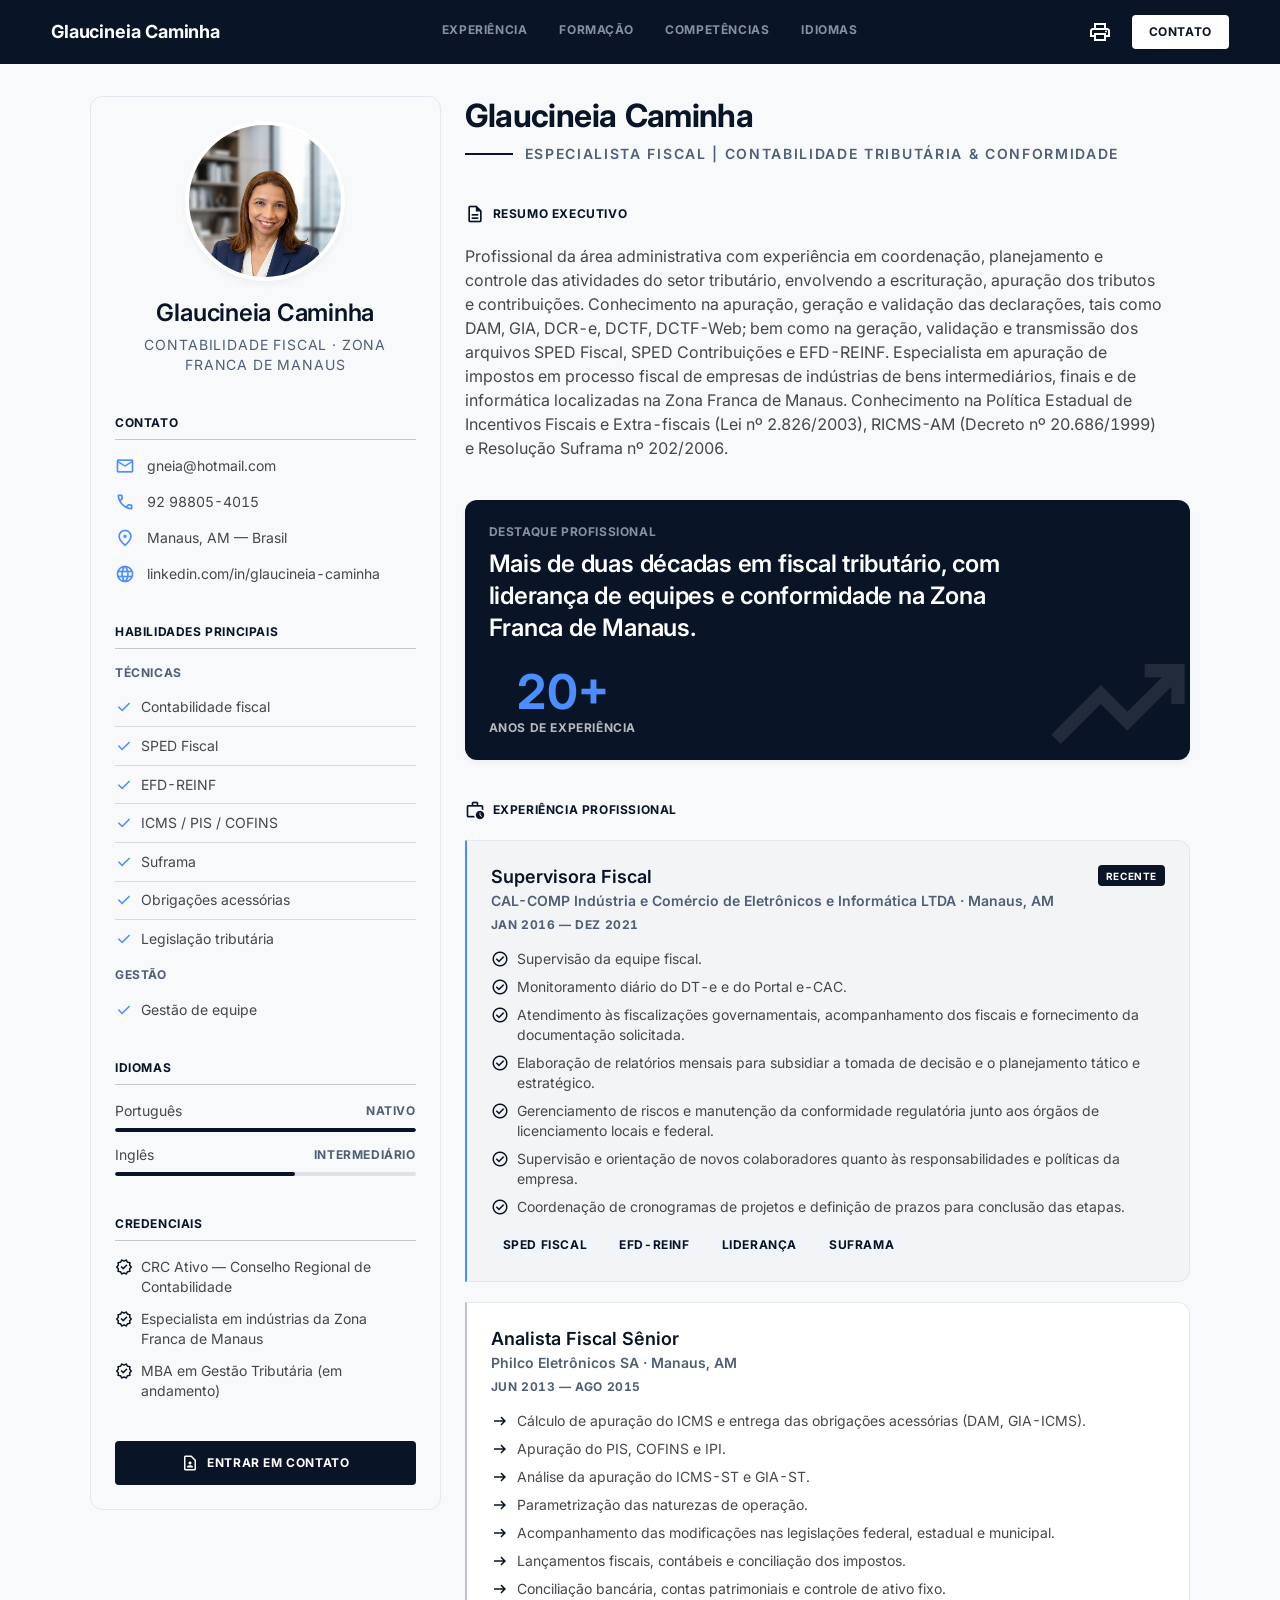
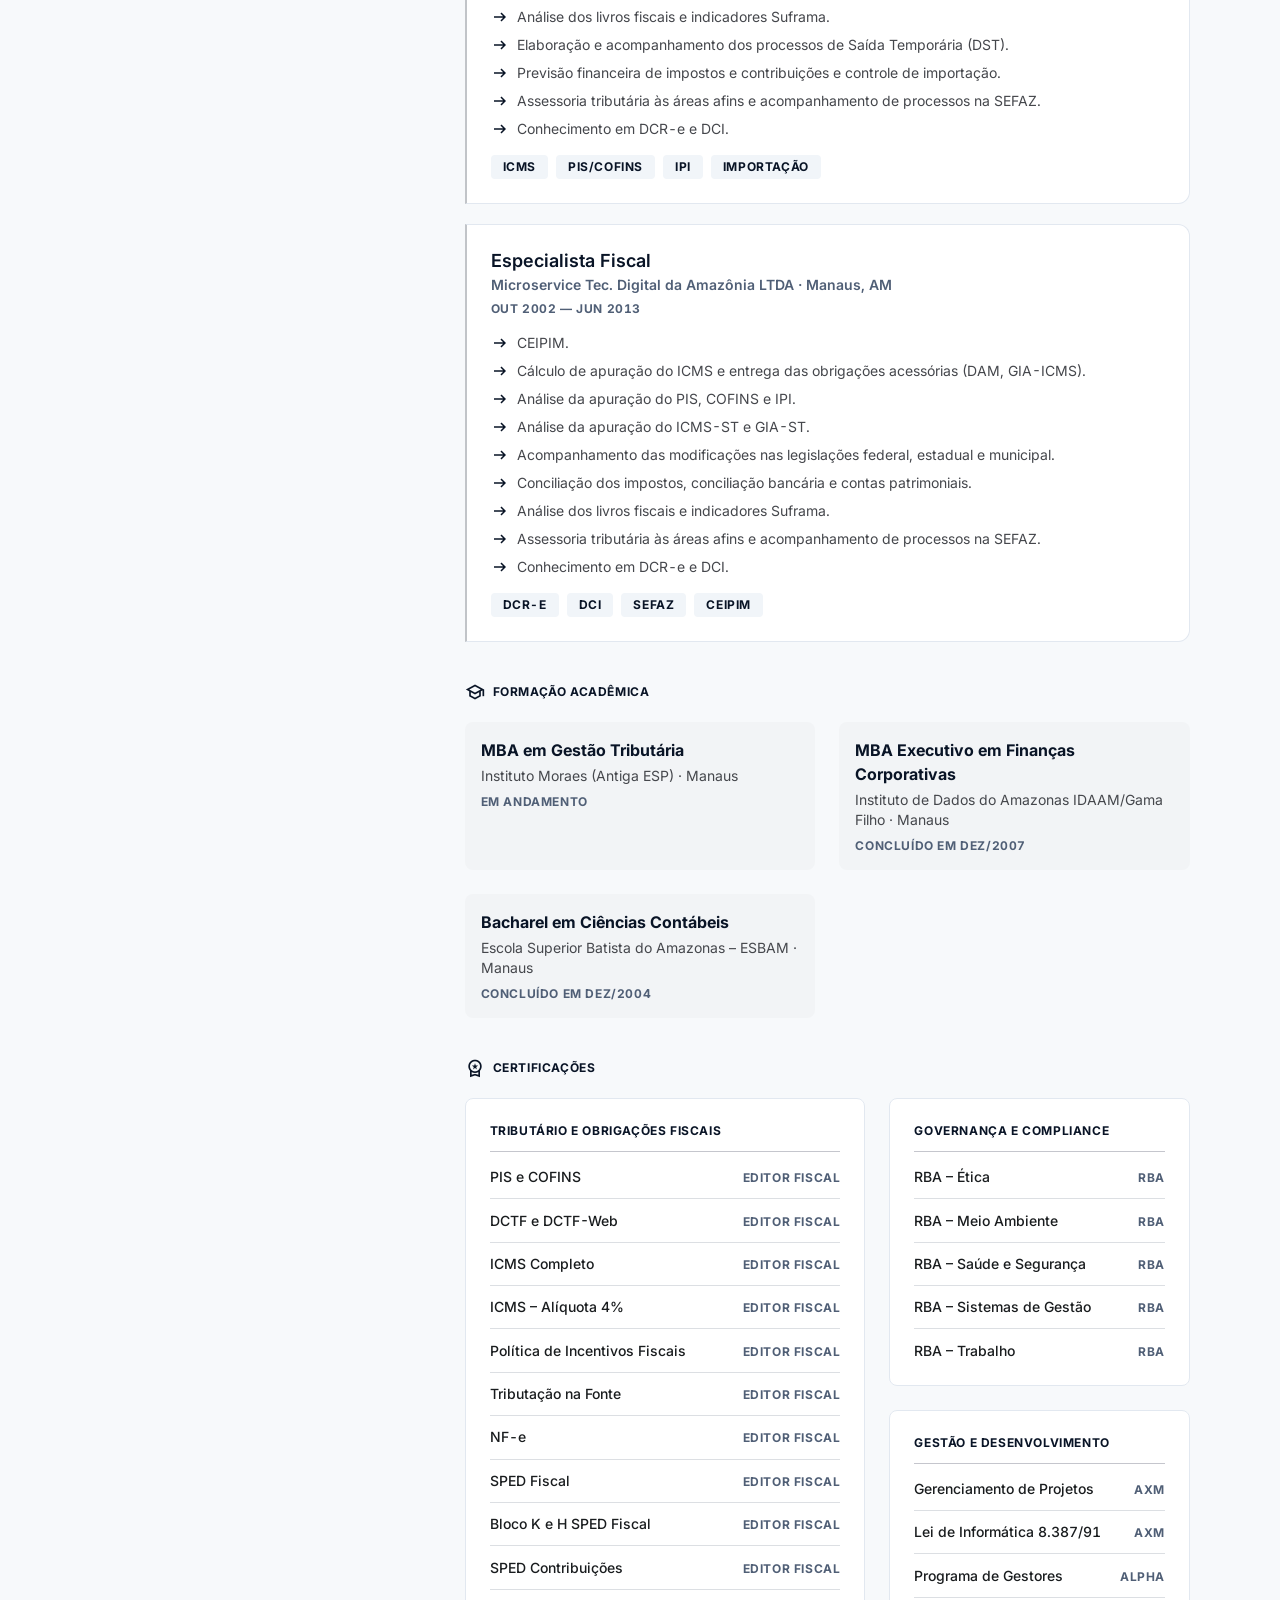
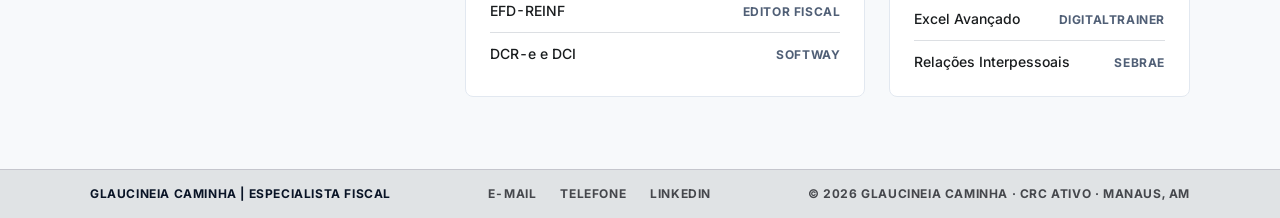
==== index.html @ 773fe60d "Versão 01" ====
<!DOCTYPE html>
<html lang="pt-BR">
<head>
  <meta charset="UTF-8" />
  <meta name="viewport" content="width=device-width, initial-scale=1.0" />
  <title>Glaucineia Caminha | Currículo</title>
  <link rel="preconnect" href="https://fonts.googleapis.com" />
  <link rel="preconnect" href="https://fonts.gstatic.com" crossorigin />
  <link href="https://fonts.googleapis.com/css2?family=Inter:wght@400;500;600;700&display=swap" rel="stylesheet" />
  <link href="https://fonts.googleapis.com/css2?family=Material+Symbols+Outlined:opsz,wght,FILL,GRAD@24,400,0,0&display=swap" rel="stylesheet" />
  <link rel="stylesheet" href="styles.css" />
</head>
<body>
  <div class="progress-bar" id="progressBar" aria-hidden="true"></div>

  <header class="topbar no-print" id="nav">
    <a href="#inicio" class="topbar-brand">Glaucineia Caminha</a>
    <button class="nav-toggle" id="navToggle" aria-label="Abrir menu" aria-expanded="false">
      <span></span><span></span><span></span>
    </button>
    <nav class="topbar-nav" id="navLinks" aria-label="Seções do currículo">
      <a href="#experiencias" class="topbar-link">Experiência</a>
      <a href="#formacao" class="topbar-link">Formação</a>
      <a href="#competencias" class="topbar-link">Competências</a>
      <a href="#idiomas" class="topbar-link">Idiomas</a>
    </nav>
    <div class="topbar-actions">
      <button type="button" class="icon-btn" onclick="window.print()" aria-label="Imprimir currículo">
        <span class="material-symbols-outlined" aria-hidden="true">print</span>
      </button>
      <a href="mailto:gneia@hotmail.com" class="btn btn-secondary">Contato</a>
    </div>
  </header>

  <main class="cv-layout" id="inicio">
    <aside class="cv-sidebar">
      <div class="sidebar-panel">
        <div class="profile-block">
          <div class="profile-photo">
            <img src="Foto_Glaucineia.jpeg" alt="Retrato profissional de Glaucineia Caminha" />
          </div>
          <div class="profile-identity">
            <h2 class="headline-md">Glaucineia Caminha</h2>
            <p class="profile-role">Contabilidade fiscal · Zona Franca de Manaus</p>
          </div>
        </div>

        <section class="sidebar-section" aria-labelledby="contato-heading">
          <h3 id="contato-heading" class="label-caps section-label">Contato</h3>
          <ul class="contact-list">
            <li>
              <a href="mailto:gneia@hotmail.com">
                <span class="material-symbols-outlined" aria-hidden="true">mail</span>
                <span>gneia@hotmail.com</span>
              </a>
            </li>
            <li>
              <a href="tel:+5592988054015">
                <span class="material-symbols-outlined" aria-hidden="true">call</span>
                <span>92 98805-4015</span>
              </a>
            </li>
            <li>
              <span class="contact-static">
                <span class="material-symbols-outlined" aria-hidden="true">location_on</span>
                <span>Manaus, AM — Brasil</span>
              </span>
            </li>
            <li>
              <a href="https://www.linkedin.com/in/glaucineia-caminha-08a15871" target="_blank" rel="noopener noreferrer">
                <span class="material-symbols-outlined" aria-hidden="true">language</span>
                <span>linkedin.com/in/glaucineia-caminha</span>
              </a>
            </li>
          </ul>
        </section>

        <section class="sidebar-section" id="competencias" aria-labelledby="skills-heading">
          <h3 id="skills-heading" class="label-caps section-label">Habilidades principais</h3>
          <div class="skill-groups">
            <div class="skill-group">
              <p class="label-caps skill-group-label">Técnicas</p>
              <ul class="skill-list">
                <li>
                  <span class="material-symbols-outlined" aria-hidden="true">check</span>
                  <span>Contabilidade fiscal</span>
                </li>
                <li>
                  <span class="material-symbols-outlined" aria-hidden="true">check</span>
                  <span>SPED Fiscal</span>
                </li>
                <li>
                  <span class="material-symbols-outlined" aria-hidden="true">check</span>
                  <span>EFD-REINF</span>
                </li>
                <li>
                  <span class="material-symbols-outlined" aria-hidden="true">check</span>
                  <span>ICMS / PIS / COFINS</span>
                </li>
                <li>
                  <span class="material-symbols-outlined" aria-hidden="true">check</span>
                  <span>Suframa</span>
                </li>
                <li>
                  <span class="material-symbols-outlined" aria-hidden="true">check</span>
                  <span>Obrigações acessórias</span>
                </li>
                <li>
                  <span class="material-symbols-outlined" aria-hidden="true">check</span>
                  <span>Legislação tributária</span>
                </li>
              </ul>
            </div>
            <div class="skill-group">
              <p class="label-caps skill-group-label">Gestão</p>
              <ul class="skill-list">
                <li>
                  <span class="material-symbols-outlined" aria-hidden="true">check</span>
                  <span>Gestão de equipe</span>
                </li>
              </ul>
            </div>
          </div>
        </section>

        <section class="sidebar-section" id="idiomas" aria-labelledby="idiomas-heading">
          <h3 id="idiomas-heading" class="label-caps section-label">Idiomas</h3>
          <div class="lang-list">
            <article class="lang-item" data-level="100">
              <div class="lang-meta">
                <span class="body-md">Português</span>
                <span class="label-caps lang-level">Nativo</span>
              </div>
              <div class="lang-bar" role="presentation"><span class="lang-fill"></span></div>
            </article>
            <article class="lang-item" data-level="60">
              <div class="lang-meta">
                <span class="body-md">Inglês</span>
                <span class="label-caps lang-level">Intermediário</span>
              </div>
              <div class="lang-bar" role="presentation"><span class="lang-fill"></span></div>
            </article>
          </div>
        </section>

        <section class="sidebar-section" aria-labelledby="creds-heading">
          <h3 id="creds-heading" class="label-caps section-label">Credenciais</h3>
          <ul class="cred-list">
            <li>
              <span class="material-symbols-outlined" aria-hidden="true">verified</span>
              <span>CRC Ativo — Conselho Regional de Contabilidade</span>
            </li>
            <li>
              <span class="material-symbols-outlined" aria-hidden="true">verified</span>
              <span>Especialista em indústrias da Zona Franca de Manaus</span>
            </li>
            <li>
              <span class="material-symbols-outlined" aria-hidden="true">verified</span>
              <span>MBA em Gestão Tributária (em andamento)</span>
            </li>
          </ul>
        </section>

        <a href="mailto:gneia@hotmail.com" class="btn btn-primary btn-block">
          <span class="material-symbols-outlined" aria-hidden="true">contact_page</span>
          Entrar em contato
        </a>
      </div>
    </aside>

    <div class="cv-main">
      <section class="identity-block">
        <h1 class="display-lg">Glaucineia Caminha</h1>
        <div class="identity-rule">
          <span class="rule-line" aria-hidden="true"></span>
          <p class="headline-sm identity-subtitle">Especialista fiscal | Contabilidade tributária &amp; conformidade</p>
        </div>
      </section>

      <section class="content-section" aria-labelledby="resumo-heading">
        <h2 id="resumo-heading" class="label-caps section-heading">
          <span class="material-symbols-outlined" aria-hidden="true">description</span>
          Resumo executivo
        </h2>
        <p class="body-lg summary-text">
          Profissional da área administrativa com experiência em coordenação, planejamento e controle das atividades do setor tributário, envolvendo a escrituração, apuração dos tributos e contribuições. Conhecimento na apuração, geração e validação das declarações, tais como DAM, GIA, DCR-e, DCTF, DCTF-Web; bem como na geração, validação e transmissão dos arquivos SPED Fiscal, SPED Contribuições e EFD-REINF. Especialista em apuração de impostos em processo fiscal de empresas de indústrias de bens intermediários, finais e de informática localizadas na Zona Franca de Manaus. Conhecimento na Política Estadual de Incentivos Fiscais e Extra-fiscais (Lei nº 2.826/2003), RICMS-AM (Decreto nº 20.686/1999) e Resolução Suframa nº 202/2006.
        </p>
      </section>

      <section class="impact-card" aria-label="Destaque profissional">
        <div class="impact-copy">
          <p class="label-caps impact-label">Destaque profissional</p>
          <p class="headline-md impact-title">Mais de duas décadas em fiscal tributário, com liderança de equipes e conformidade na Zona Franca de Manaus.</p>
        </div>
        <div class="impact-metric">
          <span class="impact-value">20+</span>
          <span class="label-caps impact-caption">Anos de experiência</span>
        </div>
        <span class="material-symbols-outlined impact-watermark" aria-hidden="true">trending_up</span>
      </section>

      <section class="content-section" id="experiencias" aria-labelledby="exp-heading">
        <h2 id="exp-heading" class="label-caps section-heading">
          <span class="material-symbols-outlined" aria-hidden="true">work_history</span>
          Experiência profissional
        </h2>

        <div class="experience-stack">
          <article class="experience-card experience-card--featured">
            <div class="experience-header">
              <div>
                <h3 class="headline-sm">Supervisora Fiscal</h3>
                <p class="body-md experience-meta">CAL-COMP Indústria e Comércio de Eletrônicos e Informática LTDA · Manaus, AM</p>
                <p class="label-caps experience-dates">Jan 2016 — Dez 2021</p>
              </div>
              <span class="status-badge">Recente</span>
            </div>
            <ul class="duty-list">
              <li><span class="material-symbols-outlined" aria-hidden="true">check_circle</span> Supervisão da equipe fiscal.</li>
              <li><span class="material-symbols-outlined" aria-hidden="true">check_circle</span> Monitoramento diário do DT-e e do Portal e-CAC.</li>
              <li><span class="material-symbols-outlined" aria-hidden="true">check_circle</span> Atendimento às fiscalizações governamentais, acompanhamento dos fiscais e fornecimento da documentação solicitada.</li>
              <li><span class="material-symbols-outlined" aria-hidden="true">check_circle</span> Elaboração de relatórios mensais para subsidiar a tomada de decisão e o planejamento tático e estratégico.</li>
              <li><span class="material-symbols-outlined" aria-hidden="true">check_circle</span> Gerenciamento de riscos e manutenção da conformidade regulatória junto aos órgãos de licenciamento locais e federal.</li>
              <li><span class="material-symbols-outlined" aria-hidden="true">check_circle</span> Supervisão e orientação de novos colaboradores quanto às responsabilidades e políticas da empresa.</li>
              <li><span class="material-symbols-outlined" aria-hidden="true">check_circle</span> Coordenação de cronogramas de projetos e definição de prazos para conclusão das etapas.</li>
            </ul>
            <ul class="chip-list chip-list--inline">
              <li class="chip">SPED Fiscal</li>
              <li class="chip">EFD-REINF</li>
              <li class="chip">Liderança</li>
              <li class="chip">Suframa</li>
            </ul>
          </article>

          <article class="experience-card">
            <div class="experience-header">
              <div>
                <h3 class="headline-sm">Analista Fiscal Sênior</h3>
                <p class="body-md experience-meta">Philco Eletrônicos SA · Manaus, AM</p>
                <p class="label-caps experience-dates">Jun 2013 — Ago 2015</p>
              </div>
            </div>
            <ul class="duty-list">
              <li><span class="material-symbols-outlined" aria-hidden="true">arrow_right_alt</span> Cálculo de apuração do ICMS e entrega das obrigações acessórias (DAM, GIA-ICMS).</li>
              <li><span class="material-symbols-outlined" aria-hidden="true">arrow_right_alt</span> Apuração do PIS, COFINS e IPI.</li>
              <li><span class="material-symbols-outlined" aria-hidden="true">arrow_right_alt</span> Análise da apuração do ICMS-ST e GIA-ST.</li>
              <li><span class="material-symbols-outlined" aria-hidden="true">arrow_right_alt</span> Parametrização das naturezas de operação.</li>
              <li><span class="material-symbols-outlined" aria-hidden="true">arrow_right_alt</span> Acompanhamento das modificações nas legislações federal, estadual e municipal.</li>
              <li><span class="material-symbols-outlined" aria-hidden="true">arrow_right_alt</span> Lançamentos fiscais, contábeis e conciliação dos impostos.</li>
              <li><span class="material-symbols-outlined" aria-hidden="true">arrow_right_alt</span> Conciliação bancária, contas patrimoniais e controle de ativo fixo.</li>
              <li><span class="material-symbols-outlined" aria-hidden="true">arrow_right_alt</span> Análise dos livros fiscais e indicadores Suframa.</li>
              <li><span class="material-symbols-outlined" aria-hidden="true">arrow_right_alt</span> Elaboração e acompanhamento dos processos de Saída Temporária (DST).</li>
              <li><span class="material-symbols-outlined" aria-hidden="true">arrow_right_alt</span> Previsão financeira de impostos e contribuições e controle de importação.</li>
              <li><span class="material-symbols-outlined" aria-hidden="true">arrow_right_alt</span> Assessoria tributária às áreas afins e acompanhamento de processos na SEFAZ.</li>
              <li><span class="material-symbols-outlined" aria-hidden="true">arrow_right_alt</span> Conhecimento em DCR-e e DCI.</li>
            </ul>
            <ul class="chip-list chip-list--inline">
              <li class="chip">ICMS</li>
              <li class="chip">PIS/COFINS</li>
              <li class="chip">IPI</li>
              <li class="chip">Importação</li>
            </ul>
          </article>

          <article class="experience-card">
            <div class="experience-header">
              <div>
                <h3 class="headline-sm">Especialista Fiscal</h3>
                <p class="body-md experience-meta">Microservice Tec. Digital da Amazônia LTDA · Manaus, AM</p>
                <p class="label-caps experience-dates">Out 2002 — Jun 2013</p>
              </div>
            </div>
            <ul class="duty-list">
              <li><span class="material-symbols-outlined" aria-hidden="true">arrow_right_alt</span> CEIPIM.</li>
              <li><span class="material-symbols-outlined" aria-hidden="true">arrow_right_alt</span> Cálculo de apuração do ICMS e entrega das obrigações acessórias (DAM, GIA-ICMS).</li>
              <li><span class="material-symbols-outlined" aria-hidden="true">arrow_right_alt</span> Análise da apuração do PIS, COFINS e IPI.</li>
              <li><span class="material-symbols-outlined" aria-hidden="true">arrow_right_alt</span> Análise da apuração do ICMS-ST e GIA-ST.</li>
              <li><span class="material-symbols-outlined" aria-hidden="true">arrow_right_alt</span> Acompanhamento das modificações nas legislações federal, estadual e municipal.</li>
              <li><span class="material-symbols-outlined" aria-hidden="true">arrow_right_alt</span> Conciliação dos impostos, conciliação bancária e contas patrimoniais.</li>
              <li><span class="material-symbols-outlined" aria-hidden="true">arrow_right_alt</span> Análise dos livros fiscais e indicadores Suframa.</li>
              <li><span class="material-symbols-outlined" aria-hidden="true">arrow_right_alt</span> Assessoria tributária às áreas afins e acompanhamento de processos na SEFAZ.</li>
              <li><span class="material-symbols-outlined" aria-hidden="true">arrow_right_alt</span> Conhecimento em DCR-e e DCI.</li>
            </ul>
            <ul class="chip-list chip-list--inline">
              <li class="chip">DCR-e</li>
              <li class="chip">DCI</li>
              <li class="chip">SEFAZ</li>
              <li class="chip">CEIPIM</li>
            </ul>
          </article>
        </div>
      </section>

      <section class="content-section" id="formacao" aria-labelledby="edu-heading">
        <h2 id="edu-heading" class="label-caps section-heading">
          <span class="material-symbols-outlined" aria-hidden="true">school</span>
          Formação acadêmica
        </h2>
        <div class="edu-grid">
          <article class="edu-card">
            <h3 class="body-lg edu-title">MBA em Gestão Tributária</h3>
            <p class="body-md">Instituto Moraes (Antiga ESP) · Manaus</p>
            <p class="label-caps edu-date">Em andamento</p>
          </article>
          <article class="edu-card">
            <h3 class="body-lg edu-title">MBA Executivo em Finanças Corporativas</h3>
            <p class="body-md">Instituto de Dados do Amazonas IDAAM/Gama Filho · Manaus</p>
            <p class="label-caps edu-date">Concluído em Dez/2007</p>
          </article>
          <article class="edu-card">
            <h3 class="body-lg edu-title">Bacharel em Ciências Contábeis</h3>
            <p class="body-md">Escola Superior Batista do Amazonas – ESBAM · Manaus</p>
            <p class="label-caps edu-date">Concluído em Dez/2004</p>
          </article>
        </div>
      </section>

      <section class="content-section" aria-labelledby="cert-heading">
        <h2 id="cert-heading" class="label-caps section-heading">
          <span class="material-symbols-outlined" aria-hidden="true">workspace_premium</span>
          Certificações
        </h2>
        <div class="cert-groups">
          <article class="cert-group">
            <h3 class="label-caps cert-group-title">Tributário e obrigações fiscais</h3>
            <ul class="cert-list">
              <li>
                <span class="cert-name">PIS e COFINS</span>
                <span class="cert-issuer">Editor Fiscal</span>
              </li>
              <li>
                <span class="cert-name">DCTF e DCTF-Web</span>
                <span class="cert-issuer">Editor Fiscal</span>
              </li>
              <li>
                <span class="cert-name">ICMS Completo</span>
                <span class="cert-issuer">Editor Fiscal</span>
              </li>
              <li>
                <span class="cert-name">ICMS – Alíquota 4%</span>
                <span class="cert-issuer">Editor Fiscal</span>
              </li>
              <li>
                <span class="cert-name">Política de Incentivos Fiscais</span>
                <span class="cert-issuer">Editor Fiscal</span>
              </li>
              <li>
                <span class="cert-name">Tributação na Fonte</span>
                <span class="cert-issuer">Editor Fiscal</span>
              </li>
              <li>
                <span class="cert-name">NF-e</span>
                <span class="cert-issuer">Editor Fiscal</span>
              </li>
              <li>
                <span class="cert-name">SPED Fiscal</span>
                <span class="cert-issuer">Editor Fiscal</span>
              </li>
              <li>
                <span class="cert-name">Bloco K e H SPED Fiscal</span>
                <span class="cert-issuer">Editor Fiscal</span>
              </li>
              <li>
                <span class="cert-name">SPED Contribuições</span>
                <span class="cert-issuer">Editor Fiscal</span>
              </li>
              <li>
                <span class="cert-name">EFD-REINF</span>
                <span class="cert-issuer">Editor Fiscal</span>
              </li>
              <li>
                <span class="cert-name">DCR-e e DCI</span>
                <span class="cert-issuer">Softway</span>
              </li>
            </ul>
          </article>

          <article class="cert-group">
            <h3 class="label-caps cert-group-title">Governança e compliance</h3>
            <ul class="cert-list">
              <li>
                <span class="cert-name">RBA – Ética</span>
                <span class="cert-issuer">RBA</span>
              </li>
              <li>
                <span class="cert-name">RBA – Meio Ambiente</span>
                <span class="cert-issuer">RBA</span>
              </li>
              <li>
                <span class="cert-name">RBA – Saúde e Segurança</span>
                <span class="cert-issuer">RBA</span>
              </li>
              <li>
                <span class="cert-name">RBA – Sistemas de Gestão</span>
                <span class="cert-issuer">RBA</span>
              </li>
              <li>
                <span class="cert-name">RBA – Trabalho</span>
                <span class="cert-issuer">RBA</span>
              </li>
            </ul>
          </article>

          <article class="cert-group">
            <h3 class="label-caps cert-group-title">Gestão e desenvolvimento</h3>
            <ul class="cert-list">
              <li>
                <span class="cert-name">Gerenciamento de Projetos</span>
                <span class="cert-issuer">AXM</span>
              </li>
              <li>
                <span class="cert-name">Lei de Informática 8.387/91</span>
                <span class="cert-issuer">AXM</span>
              </li>
              <li>
                <span class="cert-name">Programa de Gestores</span>
                <span class="cert-issuer">Alpha</span>
              </li>
              <li>
                <span class="cert-name">Excel Avançado</span>
                <span class="cert-issuer">DigitalTrainer</span>
              </li>
              <li>
                <span class="cert-name">Relações Interpessoais</span>
                <span class="cert-issuer">SEBRAE</span>
              </li>
            </ul>
          </article>
        </div>
      </section>
    </div>
  </main>

  <footer class="footer no-print">
    <div class="footer-inner">
      <p class="label-caps footer-brand">Glaucineia Caminha | Especialista fiscal</p>
      <div class="footer-links">
        <a href="mailto:gneia@hotmail.com">E-mail</a>
        <a href="tel:+5592988054015">Telefone</a>
        <a href="https://www.linkedin.com/in/glaucineia-caminha-08a15871" target="_blank" rel="noopener noreferrer">LinkedIn</a>
      </div>
      <p class="label-caps footer-copy">© <span id="year"></span> Glaucineia Caminha · CRC Ativo · Manaus, AM</p>
    </div>
  </footer>

  <button type="button" class="scroll-top no-print" id="scrollTop" aria-label="Voltar ao topo">
    <span class="material-symbols-outlined" aria-hidden="true">expand_less</span>
  </button>

  <script src="script.js"></script>
</body>
</html>
---- styles.css ----
:root {
  /* Surfaces */
  --surface: #f7f9fb;
  --surface-dim: #d8dadc;
  --surface-bright: #f7f9fb;
  --surface-container-lowest: #ffffff;
  --surface-container-low: #f2f4f6;
  --surface-container: #eceef0;
  --surface-container-high: #e6e8ea;
  --surface-container-highest: #e0e3e5;
  --surface-variant: #e0e3e5;
  --background: #f7f9fb;
  --on-background: #191c1e;
  --on-surface: #191c1e;
  --on-surface-variant: #45474c;

  /* Brand */
  --primary: #091426;
  --on-primary: #ffffff;
  --primary-container: #1e293b;
  --on-primary-container: #8590a6;
  --inverse-primary: #bcc7de;
  --secondary: #505f76;
  --on-secondary: #ffffff;
  --secondary-container: #d0e1fb;
  --on-secondary-container: #54647a;
  --tertiary: #001334;
  --on-tertiary: #ffffff;
  --tertiary-container: #00275b;
  --on-tertiary-container: #4c8dff;
  --accent: #4c8dff;

  /* Borders & elevation */
  --outline: #75777d;
  --outline-variant: #c5c6cd;
  --divider: rgba(80, 95, 118, 0.2);
  --border-soft: #e2e8f0;
  --shadow-ambient: 0 4px 6px -1px rgba(30, 41, 59, 0.05);

  /* Shape */
  --radius-sm: 0.125rem;
  --radius: 0.25rem;
  --radius-md: 0.375rem;
  --radius-lg: 0.5rem;
  --radius-xl: 0.75rem;
  --radius-full: 9999px;

  /* Spacing */
  --margin-page: 4rem;
  --gutter-grid: 1.5rem;
  --stack-section: 2.5rem;
  --stack-element: 0.75rem;
  --inset-card: 1.5rem;

  /* Type */
  --font: "Inter", system-ui, sans-serif;
  --nav-h: 64px;
  --ease: cubic-bezier(0.22, 1, 0.36, 1);
  --cv-max: 1100px;
}

*,
*::before,
*::after {
  box-sizing: border-box;
  margin: 0;
  padding: 0;
}

html {
  scroll-behavior: smooth;
  scroll-padding-top: calc(var(--nav-h) + 1rem);
}

body {
  font-family: var(--font);
  font-size: 14px;
  line-height: 20px;
  font-weight: 400;
  color: var(--on-surface);
  background: var(--background);
  font-variant-numeric: tabular-nums;
  overflow-x: hidden;
}

img {
  max-width: 100%;
  display: block;
}

a {
  color: inherit;
  text-decoration: none;
}

ul {
  list-style: none;
}

.material-symbols-outlined {
  font-variation-settings: "FILL" 0, "wght" 400, "GRAD" 0, "opsz" 24;
  font-size: 24px;
  line-height: 1;
  vertical-align: middle;
  font-weight: normal;
}

/* Typography tokens */
.display-lg {
  font-size: 32px;
  line-height: 40px;
  font-weight: 700;
  letter-spacing: -0.02em;
  color: var(--primary);
}

.headline-md {
  font-size: 24px;
  line-height: 32px;
  font-weight: 600;
  letter-spacing: -0.01em;
  color: var(--primary);
}

.headline-sm {
  font-size: 18px;
  line-height: 24px;
  font-weight: 600;
  color: var(--primary);
}

.body-lg {
  font-size: 16px;
  line-height: 24px;
  font-weight: 400;
}

.body-md {
  font-size: 14px;
  line-height: 20px;
  font-weight: 400;
  color: var(--on-surface-variant);
}

.label-caps {
  font-size: 12px;
  line-height: 16px;
  font-weight: 700;
  letter-spacing: 0.05em;
  text-transform: uppercase;
}

/* Progress */
.progress-bar {
  position: fixed;
  top: 0;
  left: 0;
  height: 2px;
  width: 0%;
  background: var(--accent);
  z-index: 1000;
  transition: width 0.1s linear;
}

/* Top bar */
.topbar {
  position: fixed;
  inset: 0 0 auto;
  z-index: 900;
  height: var(--nav-h);
  display: flex;
  align-items: center;
  justify-content: space-between;
  gap: 1rem;
  padding: 0 clamp(1rem, 4vw, var(--margin-page));
  background: var(--primary);
  color: var(--on-primary);
}

.topbar-brand {
  font-size: 18px;
  line-height: 24px;
  font-weight: 700;
  letter-spacing: -0.01em;
  color: var(--on-primary);
  white-space: nowrap;
}

.topbar-nav {
  display: flex;
  align-items: center;
  gap: 2rem;
}

.topbar-link {
  font-size: 12px;
  line-height: 16px;
  font-weight: 700;
  letter-spacing: 0.05em;
  text-transform: uppercase;
  color: var(--on-primary-container);
  padding-bottom: 2px;
  border-bottom: 2px solid transparent;
  transition: color 0.2s ease, border-color 0.2s ease, opacity 0.2s ease;
}

.topbar-link:hover,
.topbar-link.active {
  color: var(--on-primary);
  border-bottom-color: var(--on-primary);
}

.topbar-actions {
  display: flex;
  align-items: center;
  gap: 0.75rem;
}

.icon-btn {
  display: grid;
  place-items: center;
  width: 40px;
  height: 40px;
  border: 0;
  background: transparent;
  color: var(--on-primary);
  cursor: pointer;
  border-radius: var(--radius);
  transition: background 0.2s ease, transform 0.15s ease;
}

.icon-btn:hover {
  background: rgba(255, 255, 255, 0.08);
}

.icon-btn:active {
  transform: scale(0.95);
}

.nav-toggle {
  display: none;
  flex-direction: column;
  gap: 5px;
  background: none;
  border: 0;
  cursor: pointer;
  padding: 8px;
  margin-left: auto;
}

.nav-toggle span {
  width: 22px;
  height: 2px;
  background: var(--on-primary);
  transition: 0.3s var(--ease);
}

/* Buttons */
.btn {
  display: inline-flex;
  align-items: center;
  justify-content: center;
  gap: 0.5rem;
  padding: 0.5rem 1rem;
  border-radius: var(--radius);
  font-size: 12px;
  line-height: 16px;
  font-weight: 700;
  letter-spacing: 0.05em;
  text-transform: uppercase;
  border: 1px solid transparent;
  cursor: pointer;
  transition: background 0.2s ease, color 0.2s ease, border-color 0.2s ease, box-shadow 0.2s ease;
}

.btn .material-symbols-outlined {
  font-size: 18px;
}

.btn-primary {
  background: var(--primary);
  color: var(--on-primary);
}

.btn-primary:hover {
  background: var(--primary-container);
}

.btn-primary:focus-visible {
  outline: 2px solid var(--accent);
  outline-offset: 2px;
}

.btn-secondary {
  background: var(--on-primary);
  color: var(--primary);
}

.btn-secondary:hover {
  background: var(--surface-bright);
}

.btn-block {
  width: 100%;
  padding: 0.75rem 1rem;
}

/* Layout */
.cv-layout {
  width: min(var(--cv-max), calc(100% - 2rem));
  margin: 0 auto;
  padding: calc(var(--nav-h) + 2rem) 0 var(--stack-section);
  display: grid;
  grid-template-columns: repeat(12, 1fr);
  gap: var(--gutter-grid);
}

.cv-sidebar {
  grid-column: span 4;
}

.cv-main {
  grid-column: span 8;
  display: flex;
  flex-direction: column;
  gap: var(--stack-section);
  min-width: 0;
}

.sidebar-panel {
  background: var(--surface-bright);
  border: 1px solid var(--border-soft);
  border-radius: var(--radius-xl);
  padding: 1.5rem;
  display: flex;
  flex-direction: column;
  gap: var(--stack-section);
  position: sticky;
  top: calc(var(--nav-h) + 1rem);
}

.profile-block {
  display: flex;
  flex-direction: column;
  align-items: center;
  text-align: center;
  gap: 1rem;
}

.profile-photo {
  width: 160px;
  height: 160px;
  border-radius: var(--radius-full);
  overflow: hidden;
  border: 4px solid var(--surface-container-lowest);
  box-shadow: var(--shadow-ambient);
  background: var(--surface-container);
}

.profile-photo img {
  width: 100%;
  height: 100%;
  object-fit: cover;
  object-position: center 32%;
}

.profile-role {
  margin-top: 0.35rem;
  font-size: 14px;
  line-height: 20px;
  color: var(--secondary);
  text-transform: uppercase;
  letter-spacing: 0.06em;
}

.sidebar-section {
  display: flex;
  flex-direction: column;
  gap: 1rem;
}

.section-label {
  color: var(--primary);
  padding-bottom: 0.5rem;
  border-bottom: 1px solid var(--outline-variant);
}

.section-heading {
  display: flex;
  align-items: center;
  gap: 0.5rem;
  color: var(--primary);
  margin-bottom: 0.25rem;
}

.section-heading .material-symbols-outlined {
  font-size: 20px;
  color: var(--primary);
}

.contact-list {
  display: flex;
  flex-direction: column;
  gap: 1rem;
}

.contact-list a,
.contact-static {
  display: flex;
  align-items: flex-start;
  gap: 0.75rem;
  color: var(--on-surface-variant);
  font-size: 14px;
  line-height: 20px;
  transition: color 0.2s ease;
}

.contact-list a:hover {
  color: var(--primary);
}

.contact-list .material-symbols-outlined,
.contact-static .material-symbols-outlined {
  font-size: 20px;
  color: var(--accent);
  flex-shrink: 0;
  transition: transform 0.2s ease;
}

.contact-list a:hover .material-symbols-outlined {
  transform: scale(1.08);
}

.chip-list {
  display: flex;
  flex-wrap: wrap;
  gap: 0.5rem;
}

.chip-list--inline {
  margin-top: 0.25rem;
}

.chip {
  background: #f1f5f9;
  color: var(--primary);
  padding: 0.25rem 0.75rem;
  border-radius: var(--radius);
  font-size: 12px;
  line-height: 16px;
  font-weight: 700;
  letter-spacing: 0.05em;
  text-transform: uppercase;
}

.skill-groups {
  display: flex;
  flex-direction: column;
  gap: 1.15rem;
}

.skill-group-label {
  color: var(--secondary);
  margin-bottom: 0.5rem;
}

.skill-list {
  display: flex;
  flex-direction: column;
}

.skill-list li {
  display: flex;
  align-items: center;
  gap: 0.5rem;
  padding: 0.55rem 0;
  border-bottom: 1px solid var(--divider);
  font-size: 14px;
  line-height: 20px;
  color: var(--on-surface-variant);
}

.skill-list li:last-child {
  border-bottom: 0;
  padding-bottom: 0;
}

.skill-list .material-symbols-outlined {
  font-size: 18px;
  color: var(--accent);
  flex-shrink: 0;
}

.lang-list {
  display: flex;
  flex-direction: column;
  gap: 0.85rem;
}

.lang-meta {
  display: flex;
  justify-content: space-between;
  align-items: center;
  gap: 0.75rem;
  margin-bottom: 0.4rem;
}

.lang-level {
  color: var(--secondary);
}

.lang-bar {
  height: 4px;
  border-radius: var(--radius-full);
  background: var(--surface-container-highest);
  overflow: hidden;
}

.lang-fill {
  display: block;
  height: 100%;
  width: 0;
  background: var(--primary);
  border-radius: inherit;
  transition: width 1s var(--ease);
}

.cred-list {
  display: flex;
  flex-direction: column;
  gap: 0.75rem;
}

.cred-list li {
  display: flex;
  align-items: flex-start;
  gap: 0.5rem;
  font-size: 14px;
  line-height: 20px;
  color: var(--on-surface-variant);
}

.cred-list .material-symbols-outlined {
  font-size: 18px;
  color: var(--primary);
  flex-shrink: 0;
  margin-top: 1px;
}

/* Main identity */
.identity-block {
  display: flex;
  flex-direction: column;
  gap: 0.5rem;
}

.identity-rule {
  display: flex;
  align-items: center;
  gap: 0.75rem;
}

.rule-line {
  width: 48px;
  height: 2px;
  background: var(--primary);
  flex-shrink: 0;
}

.identity-subtitle {
  color: var(--secondary);
  text-transform: uppercase;
  letter-spacing: 0.12em;
  font-size: 14px;
  line-height: 20px;
  font-weight: 600;
}

.content-section {
  display: flex;
  flex-direction: column;
  gap: 1rem;
}

.summary-text {
  color: var(--on-surface-variant);
  max-width: 70ch;
}

/* Impact */
.impact-card {
  position: relative;
  overflow: hidden;
  background: var(--primary);
  color: var(--on-primary);
  padding: var(--inset-card);
  border-radius: var(--radius-xl);
  box-shadow: var(--shadow-ambient);
  display: flex;
  flex-wrap: wrap;
  justify-content: space-between;
  align-items: center;
  gap: 1.5rem;
}

.impact-label {
  color: var(--on-primary-container);
  margin-bottom: 0.5rem;
}

.impact-title {
  color: var(--on-primary);
  max-width: 36ch;
  position: relative;
  z-index: 1;
}

.impact-metric {
  position: relative;
  z-index: 1;
  display: flex;
  flex-direction: column;
  align-items: center;
  text-align: center;
  gap: 0.25rem;
}

.impact-value {
  font-size: 48px;
  line-height: 1;
  font-weight: 700;
  color: var(--on-tertiary-container);
  font-variant-numeric: tabular-nums;
}

.impact-caption {
  opacity: 0.7;
}

.impact-watermark {
  position: absolute;
  right: -0.5rem;
  bottom: -1.5rem;
  font-size: 160px !important;
  opacity: 0.1;
  pointer-events: none;
  line-height: 1;
}

/* Experience */
.experience-stack {
  display: flex;
  flex-direction: column;
  gap: 1.25rem;
}

.experience-card {
  background: var(--surface-container-lowest);
  border: 1px solid var(--border-soft);
  border-left: 2px solid rgba(9, 20, 38, 0.25);
  border-radius: 0 var(--radius-xl) var(--radius-xl) 0;
  padding: var(--inset-card);
  display: flex;
  flex-direction: column;
  gap: 0.75rem;
  transition: transform 0.25s var(--ease), box-shadow 0.25s var(--ease);
}

.experience-card--featured {
  background: var(--surface-container-low);
  border-left-color: var(--accent);
  border-left-width: 2px;
}

.experience-card:hover {
  transform: translateX(4px);
  box-shadow: var(--shadow-ambient);
}

.experience-header {
  display: flex;
  justify-content: space-between;
  align-items: flex-start;
  gap: 1rem;
}

.experience-meta {
  font-weight: 600;
  color: var(--secondary);
  margin-top: 0.15rem;
}

.experience-dates {
  color: var(--secondary);
  margin-top: 0.35rem;
}

.status-badge {
  flex-shrink: 0;
  background: var(--primary);
  color: var(--on-primary);
  font-size: 10px;
  line-height: 1;
  font-weight: 700;
  letter-spacing: 0.06em;
  text-transform: uppercase;
  padding: 0.35rem 0.5rem;
  border-radius: var(--radius);
}

.duty-list {
  display: flex;
  flex-direction: column;
  gap: 0.5rem;
  margin-top: 0.25rem;
}

.duty-list li {
  display: flex;
  align-items: flex-start;
  gap: 0.5rem;
  font-size: 14px;
  line-height: 20px;
  color: var(--on-surface-variant);
}

.duty-list .material-symbols-outlined {
  font-size: 18px;
  color: var(--primary);
  flex-shrink: 0;
  margin-top: 1px;
}

/* Education */
.edu-grid {
  display: grid;
  grid-template-columns: repeat(2, 1fr);
  gap: var(--gutter-grid);
}

.edu-card {
  background: var(--surface-container-low);
  border-radius: var(--radius-lg);
  padding: 1rem;
}

.edu-title {
  font-weight: 700;
  color: var(--primary);
  margin-bottom: 0.25rem;
}

.edu-date {
  color: var(--secondary);
  margin-top: 0.5rem;
}

/* Certifications */
.cert-groups {
  display: grid;
  grid-template-columns: 1.2fr 0.9fr;
  gap: var(--gutter-grid);
}

.cert-group {
  background: var(--surface-container-lowest);
  border: 1px solid var(--border-soft);
  border-radius: var(--radius-lg);
  padding: var(--inset-card);
}

.cert-group:first-child {
  grid-row: span 2;
}

.cert-group-title {
  color: var(--primary);
  padding-bottom: 0.75rem;
  margin-bottom: 0.25rem;
  border-bottom: 1px solid var(--outline-variant);
}

.cert-list li {
  display: grid;
  grid-template-columns: 1fr auto;
  gap: 1rem;
  align-items: baseline;
  padding: 0.7rem 0;
  border-bottom: 1px solid var(--divider);
}

.cert-list li:last-child {
  border-bottom: 0;
  padding-bottom: 0;
}

.cert-name {
  font-size: 14px;
  line-height: 20px;
  color: var(--on-surface);
  font-weight: 500;
}

.cert-issuer {
  font-size: 12px;
  line-height: 16px;
  font-weight: 700;
  letter-spacing: 0.05em;
  text-transform: uppercase;
  color: var(--secondary);
  white-space: nowrap;
}

/* Footer */
.footer {
  background: var(--surface-container-highest);
  border-top: 1px solid var(--outline-variant);
  padding: 1rem clamp(1rem, 4vw, var(--margin-page));
  margin-top: 2rem;
}

.footer-inner {
  width: min(var(--cv-max), 100%);
  margin: 0 auto;
  display: flex;
  flex-wrap: wrap;
  justify-content: space-between;
  align-items: center;
  gap: 1rem;
}

.footer-brand {
  color: var(--primary);
}

.footer-links {
  display: flex;
  gap: 1.5rem;
}

.footer-links a {
  font-size: 12px;
  line-height: 16px;
  font-weight: 700;
  letter-spacing: 0.05em;
  text-transform: uppercase;
  color: var(--on-surface-variant);
  text-underline-offset: 4px;
  transition: color 0.2s ease;
}

.footer-links a:hover {
  color: var(--primary);
  text-decoration: underline;
}

.footer-copy {
  color: var(--on-surface-variant);
}

/* Scroll top */
.scroll-top {
  position: fixed;
  right: 1.5rem;
  bottom: 1.5rem;
  width: 48px;
  height: 48px;
  border: 0;
  border-radius: var(--radius-full);
  background: var(--primary);
  color: var(--on-primary);
  display: grid;
  place-items: center;
  cursor: pointer;
  box-shadow: var(--shadow-ambient);
  opacity: 0;
  pointer-events: none;
  transition: opacity 0.25s ease, transform 0.2s ease;
  z-index: 800;
}

.scroll-top.is-visible {
  opacity: 1;
  pointer-events: auto;
}

.scroll-top:hover {
  transform: translateY(-2px);
}

/* Reveal */
.reveal {
  opacity: 0;
  transform: translateY(16px);
  transition: opacity 0.55s var(--ease), transform 0.55s var(--ease);
}

.reveal.visible {
  opacity: 1;
  transform: translateY(0);
}

/* Responsive */
@media (max-width: 960px) {
  .cv-layout {
    width: min(100% - 2rem, var(--cv-max));
    grid-template-columns: 1fr;
  }

  .cv-sidebar,
  .cv-main {
    grid-column: auto;
  }

  .sidebar-panel {
    position: static;
  }

  .edu-grid {
    grid-template-columns: 1fr;
  }

  .cert-groups {
    grid-template-columns: 1fr;
  }

  .cert-group:first-child {
    grid-row: auto;
  }

  .topbar-nav,
  .topbar-actions .btn-secondary {
    display: none;
  }

  .nav-toggle {
    display: flex;
  }

  .topbar.open .topbar-nav {
    display: flex;
    position: fixed;
    inset: var(--nav-h) 0 0;
    background: var(--primary);
    flex-direction: column;
    align-items: stretch;
    justify-content: flex-start;
    gap: 0;
    padding: 1.5rem;
  }

  .topbar.open .topbar-link {
    color: var(--on-primary);
    padding: 1rem 0.75rem;
    border-bottom: 1px solid rgba(255, 255, 255, 0.08);
  }

  .topbar.open .topbar-link.active {
    border-bottom-color: var(--accent);
  }

  .topbar.open .nav-toggle span:nth-child(1) {
    transform: translateY(7px) rotate(45deg);
  }

  .topbar.open .nav-toggle span:nth-child(2) {
    opacity: 0;
  }

  .topbar.open .nav-toggle span:nth-child(3) {
    transform: translateY(-7px) rotate(-45deg);
  }
}

@media (max-width: 640px) {
  :root {
    --margin-page: 1rem;
  }

  .display-lg {
    font-size: 26px;
    line-height: 32px;
  }

  .headline-md {
    font-size: 20px;
    line-height: 28px;
  }

  .identity-subtitle {
    letter-spacing: 0.06em;
  }

  .impact-card {
    flex-direction: column;
    align-items: flex-start;
  }

  .experience-header {
    flex-direction: column;
  }

  .footer-inner {
    flex-direction: column;
    align-items: flex-start;
  }
}

@media print {
  .no-print,
  .progress-bar,
  .scroll-top {
    display: none !important;
  }

  body {
    background: white;
  }

  .cv-layout {
    width: 100%;
    padding-top: 0;
  }

  .sidebar-panel,
  .experience-card,
  .impact-card {
    box-shadow: none !important;
    break-inside: avoid;
  }

  .experience-card:hover {
    transform: none;
  }
}

@media (prefers-reduced-motion: reduce) {
  html {
    scroll-behavior: auto;
  }

  .reveal {
    opacity: 1;
    transform: none;
    transition: none;
  }

  .lang-fill,
  .experience-card {
    transition: none;
  }
}
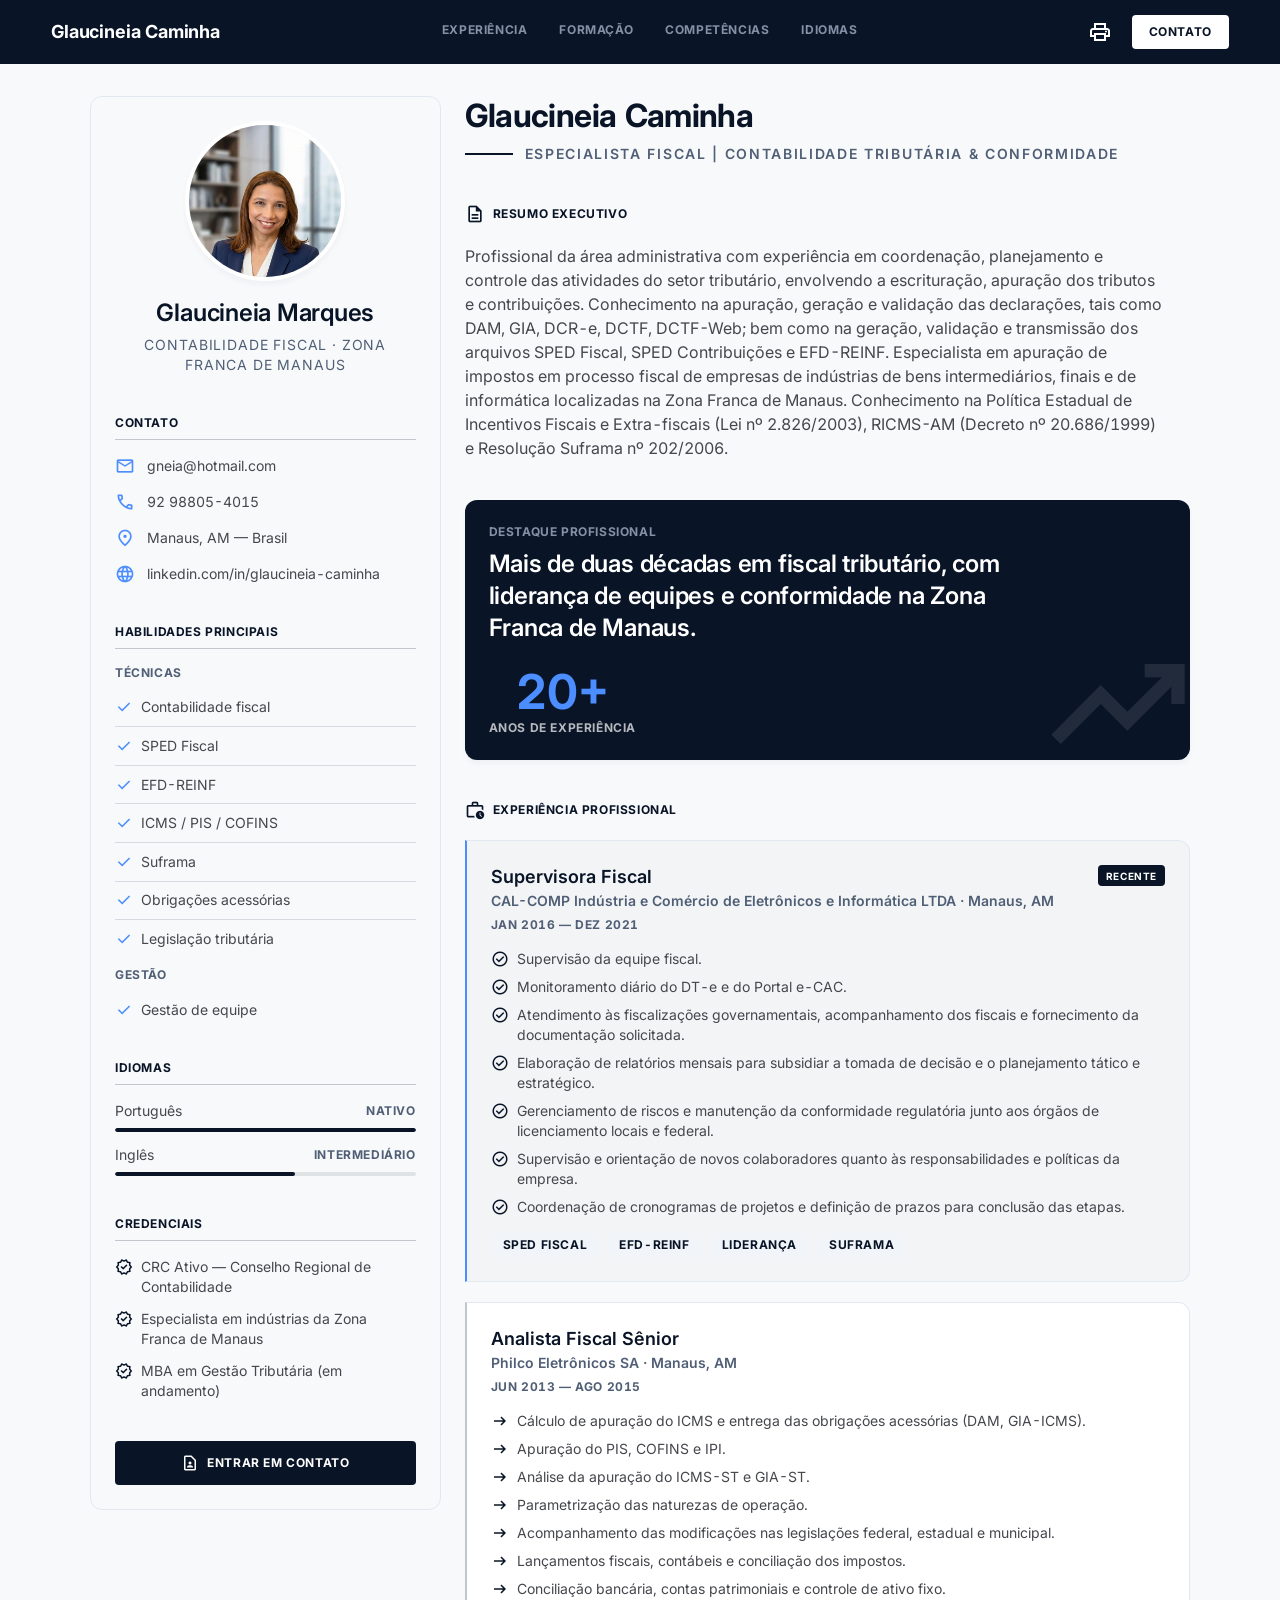
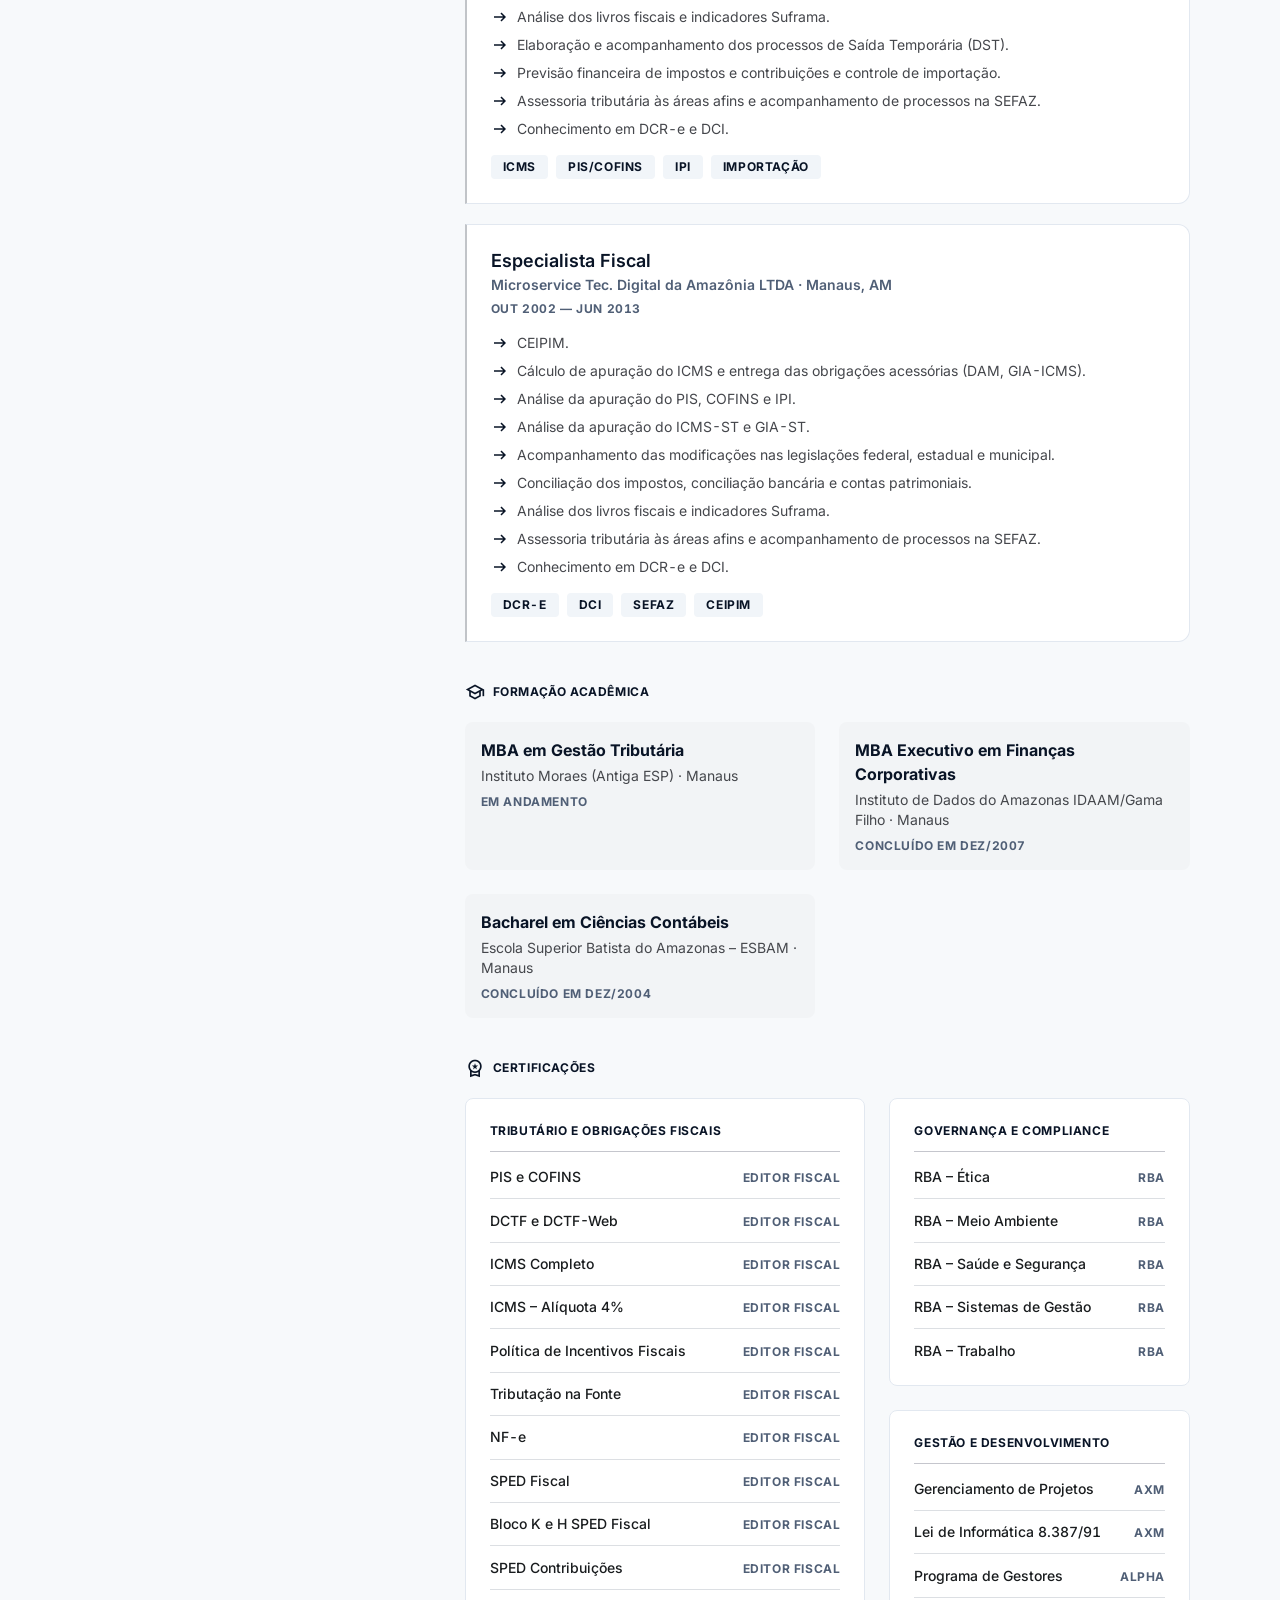
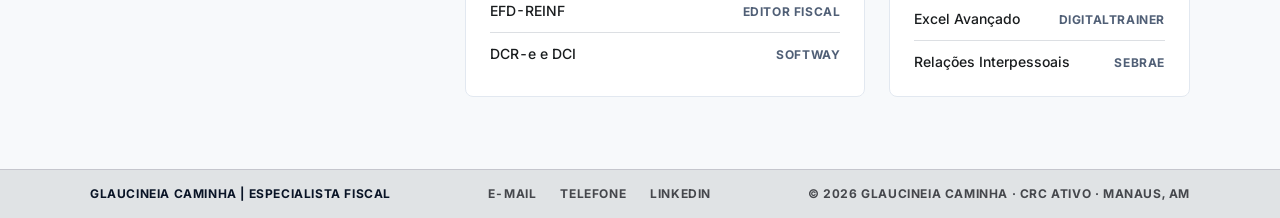
==== commit c4e80ef8: "Mudança de Nome" ====
--- a/index.html
+++ b/index.html
@@ -40,7 +40,7 @@
             <img src="Foto_Glaucineia.jpeg" alt="Retrato profissional de Glaucineia Caminha" />
           </div>
           <div class="profile-identity">
-            <h2 class="headline-md">Glaucineia Caminha</h2>
+            <h2 class="headline-md">Glaucineia Marques</h2>
             <p class="profile-role">Contabilidade fiscal · Zona Franca de Manaus</p>
           </div>
         </div>
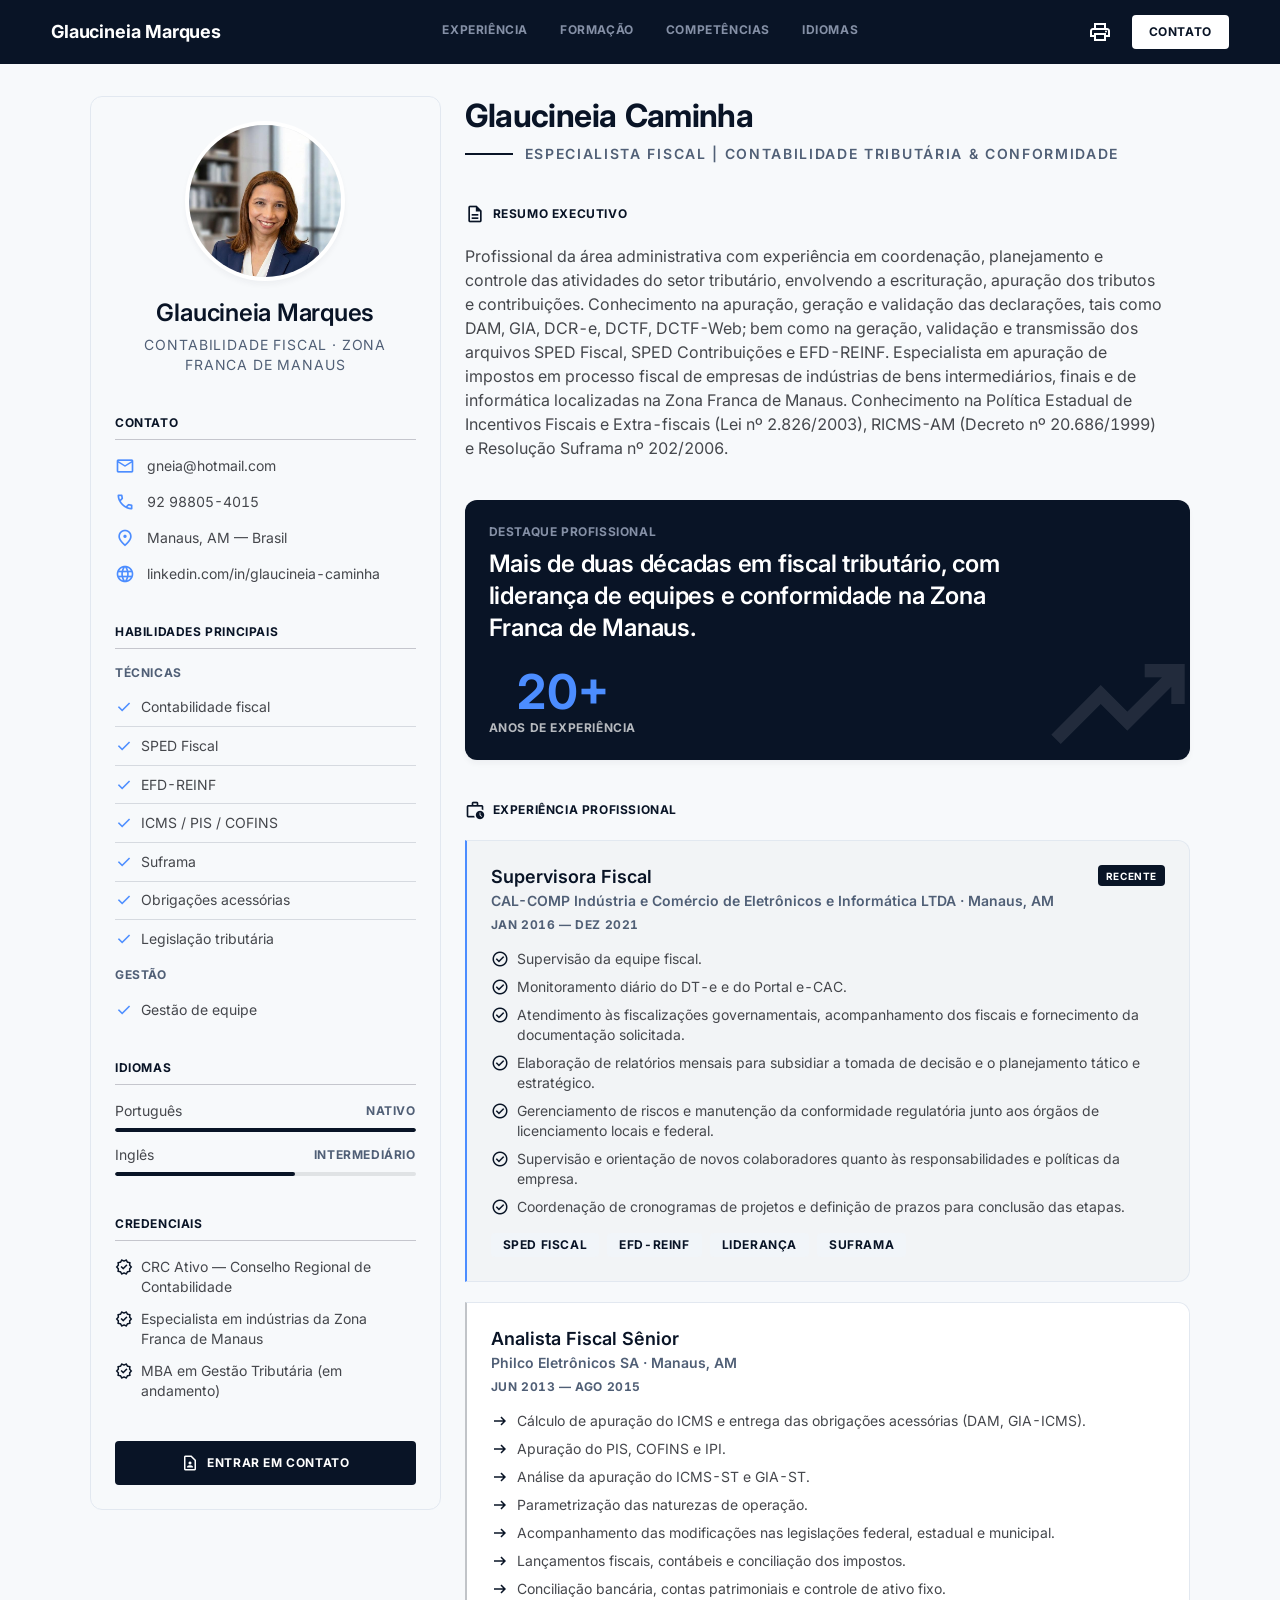
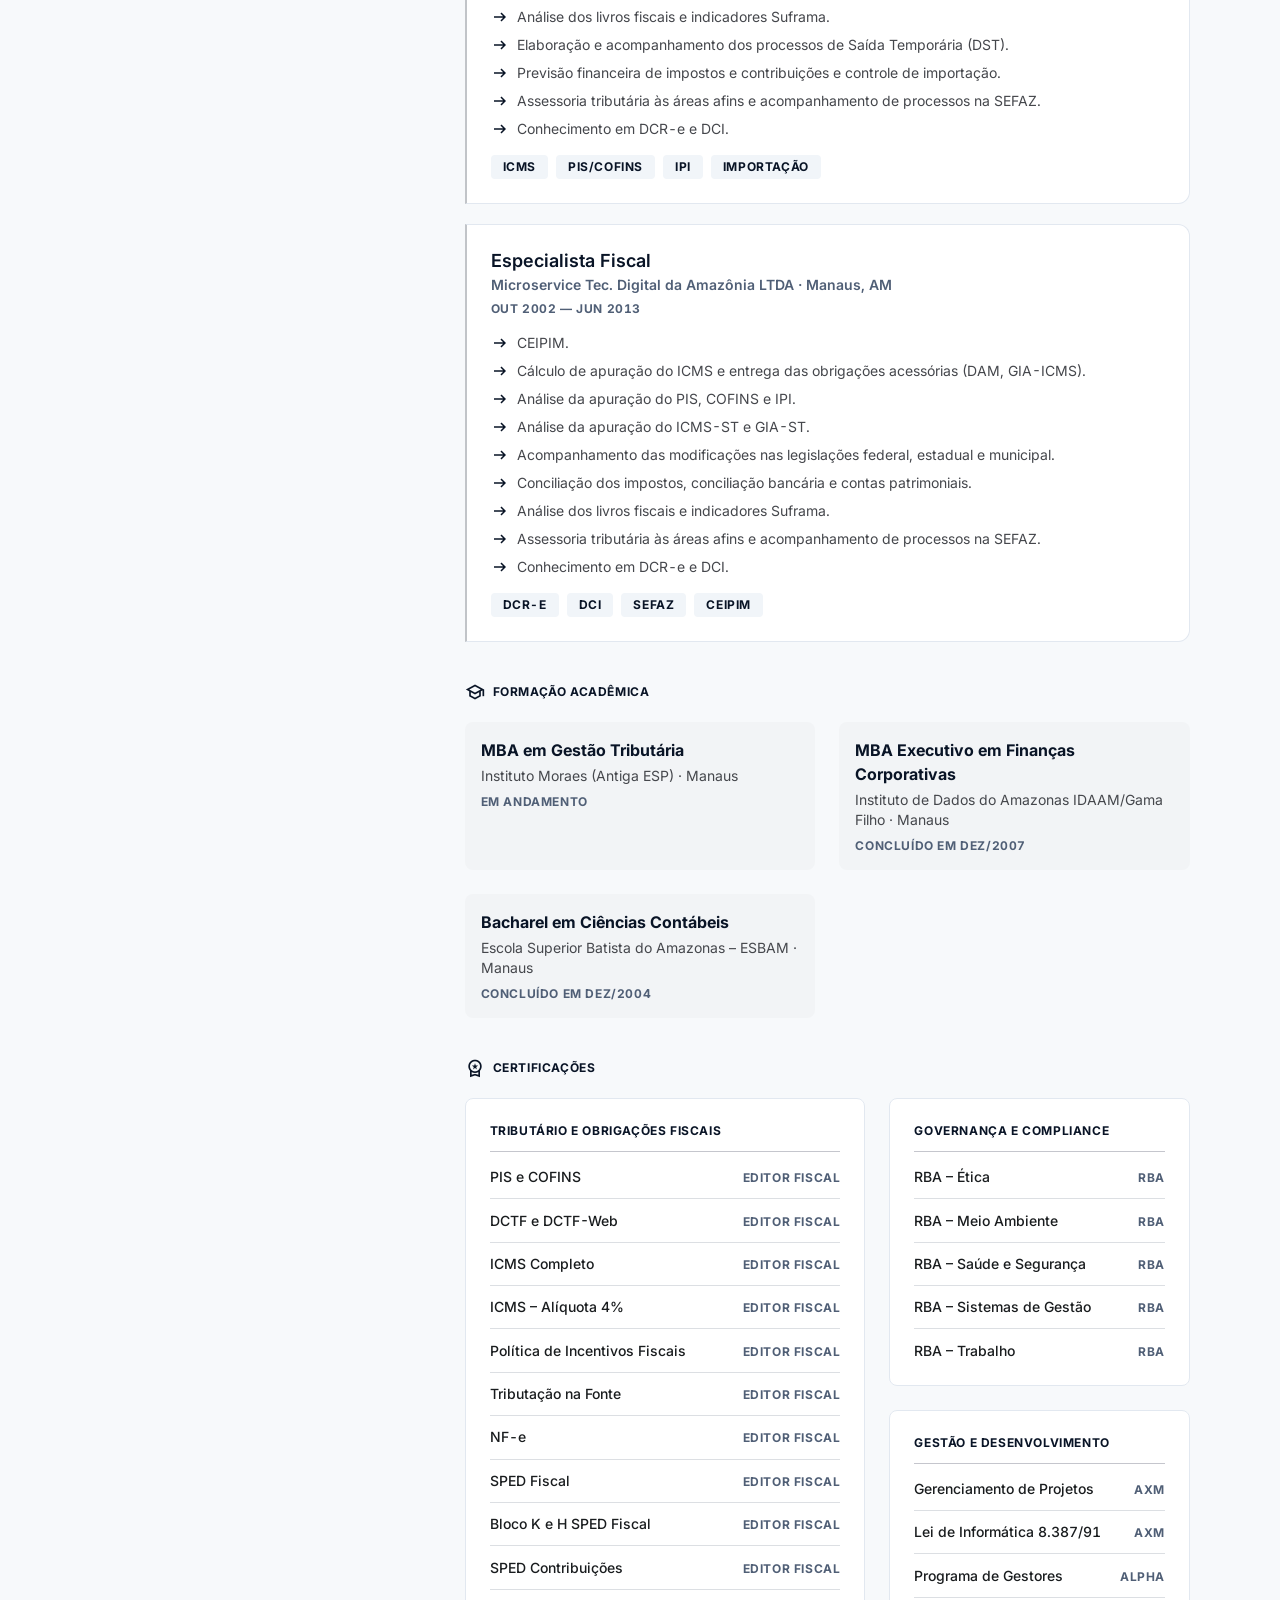
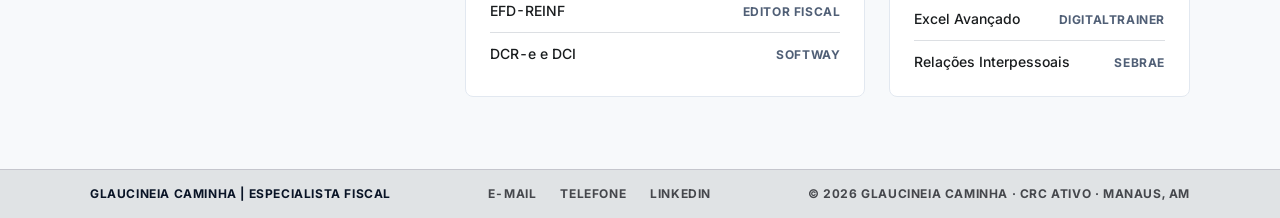
==== commit 9d3fa4ca: "Mudança de Nome 01" ====
--- a/index.html
+++ b/index.html
@@ -14,7 +14,7 @@
   <div class="progress-bar" id="progressBar" aria-hidden="true"></div>
 
   <header class="topbar no-print" id="nav">
-    <a href="#inicio" class="topbar-brand">Glaucineia Caminha</a>
+    <a href="#inicio" class="topbar-brand">Glaucineia Marques</a>
     <button class="nav-toggle" id="navToggle" aria-label="Abrir menu" aria-expanded="false">
       <span></span><span></span><span></span>
     </button>
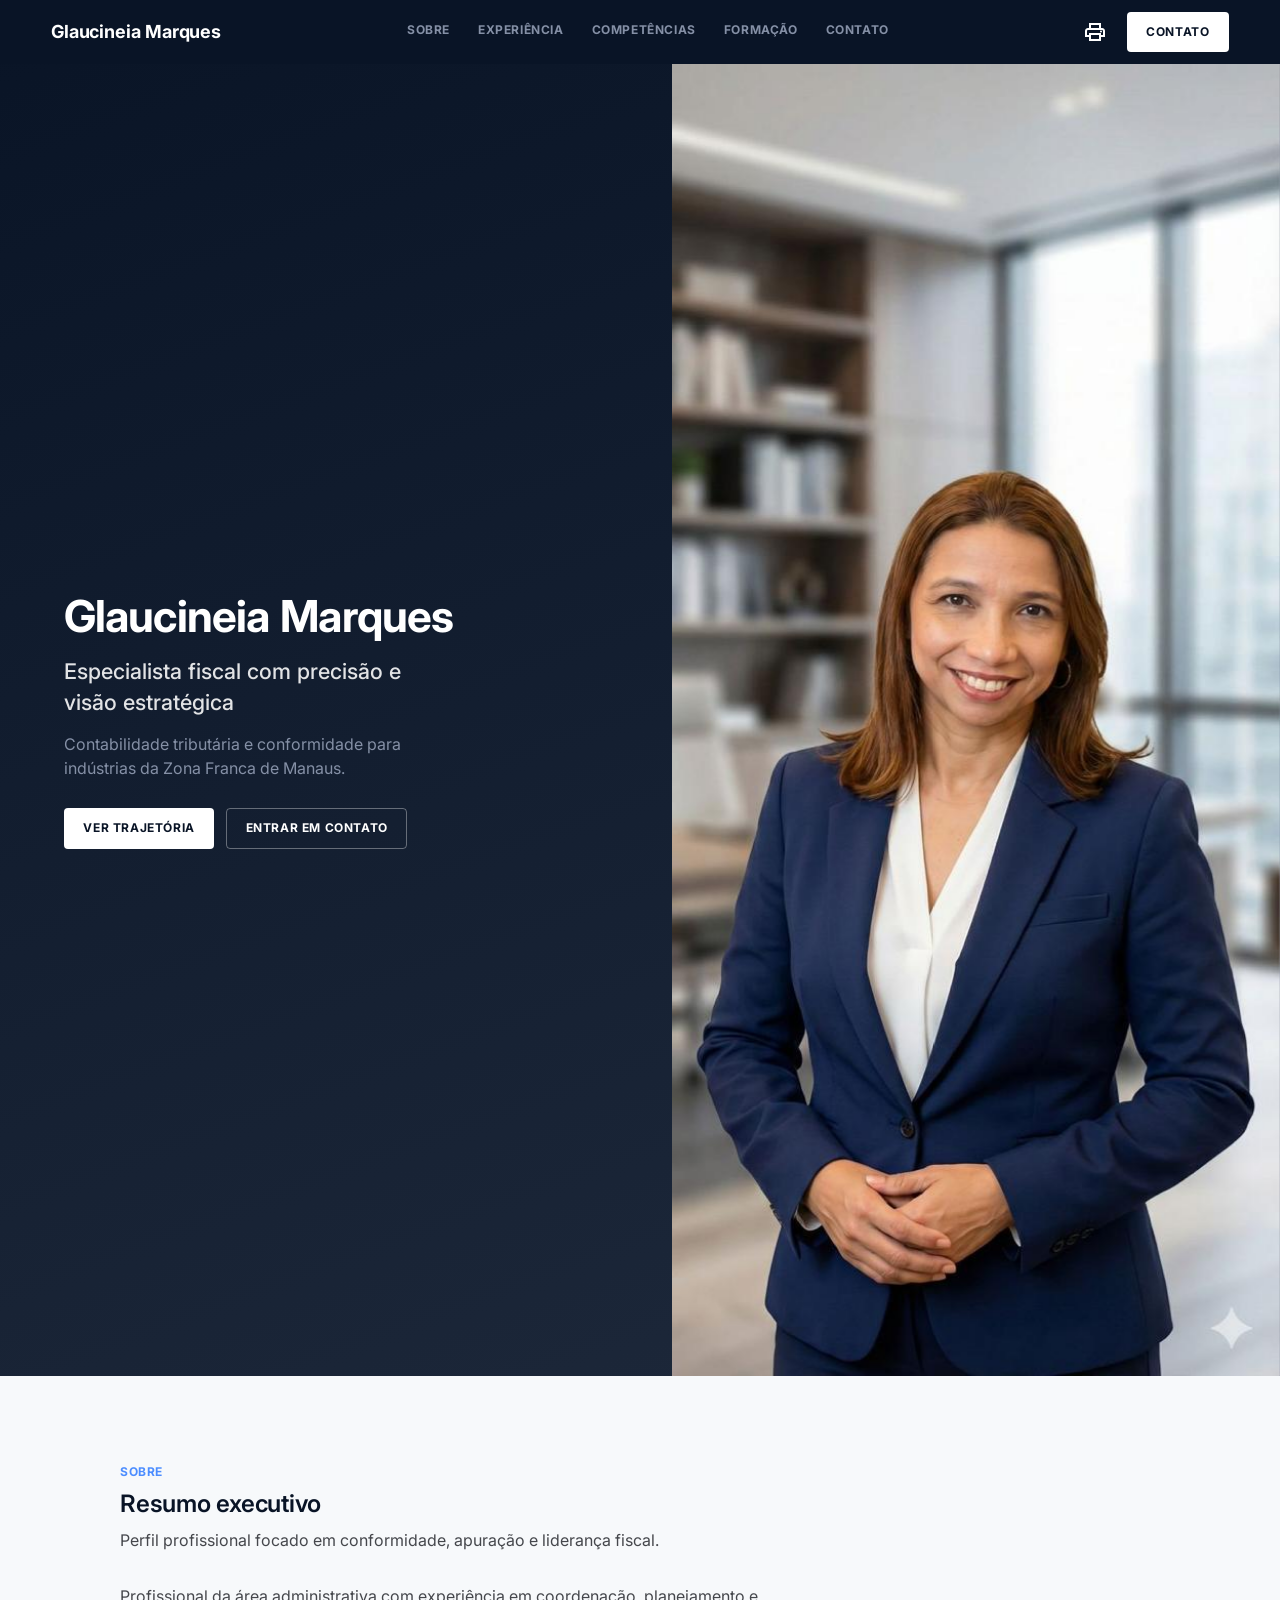
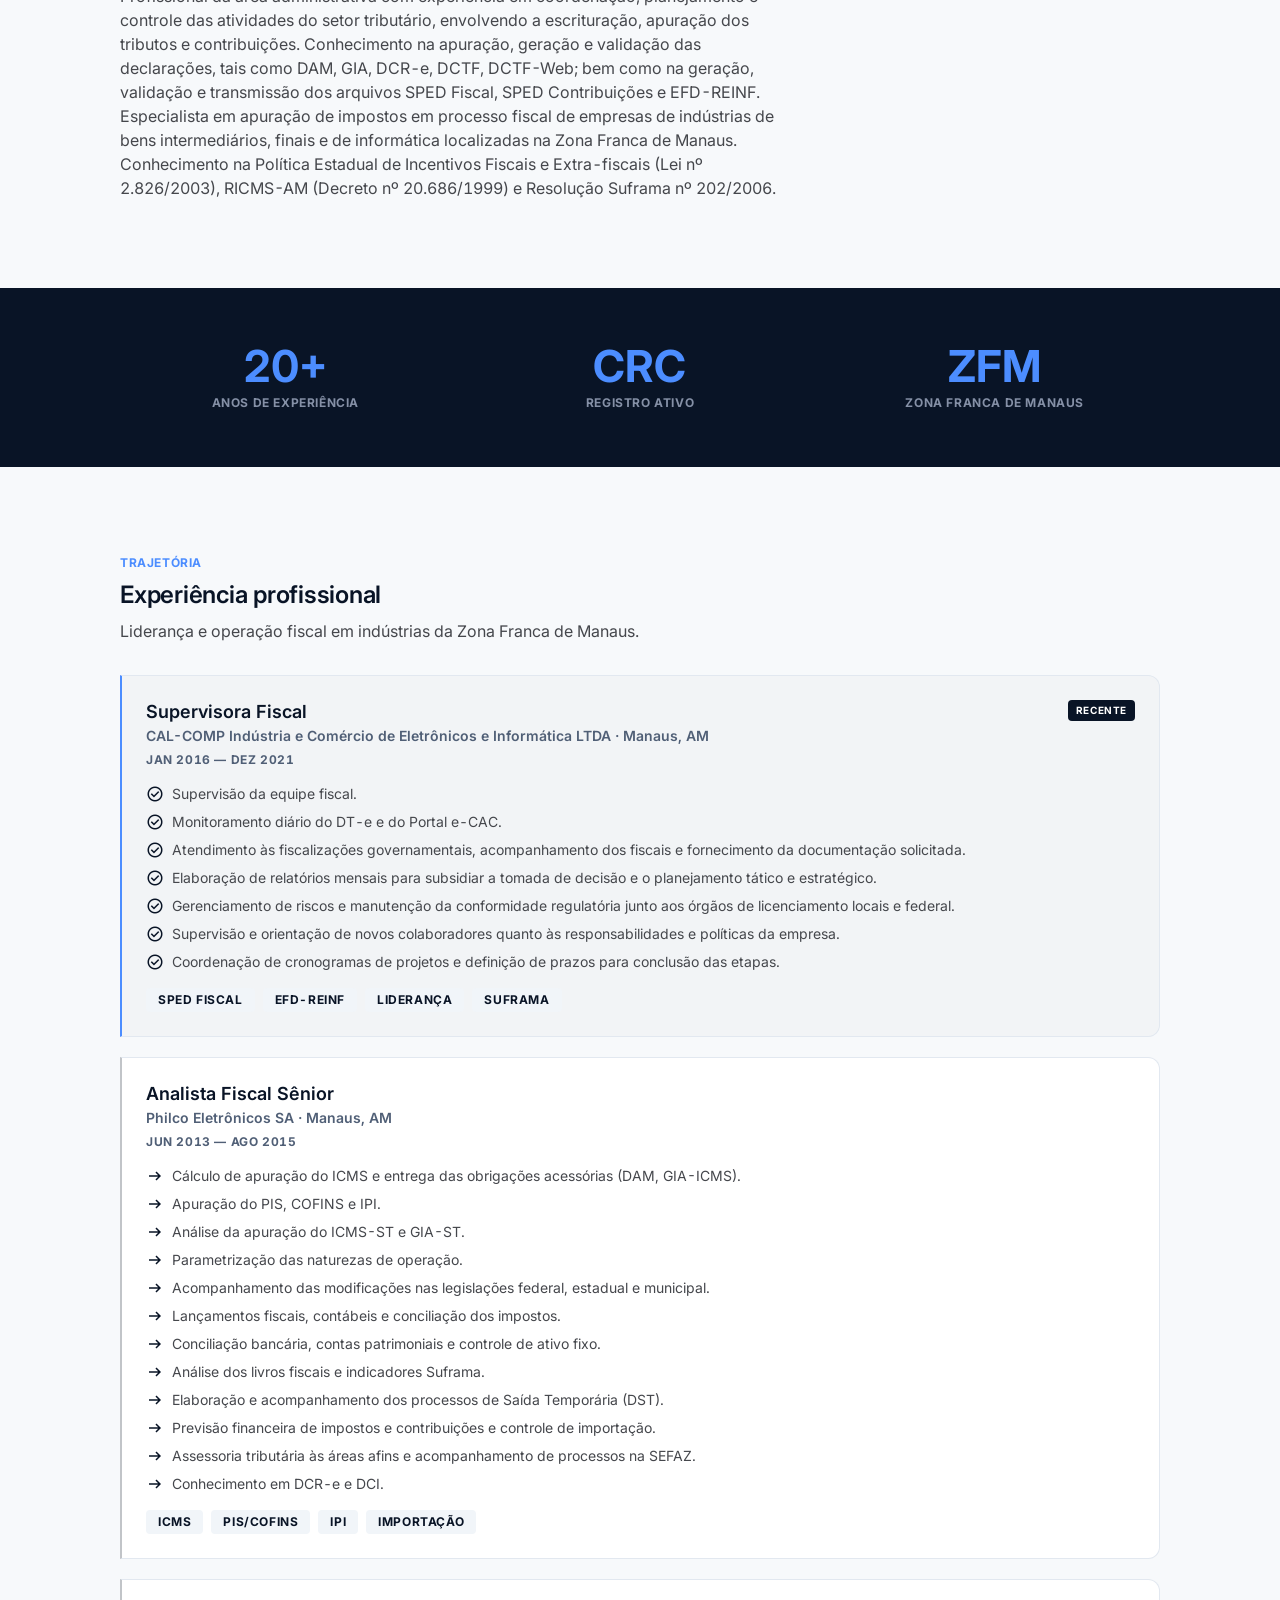
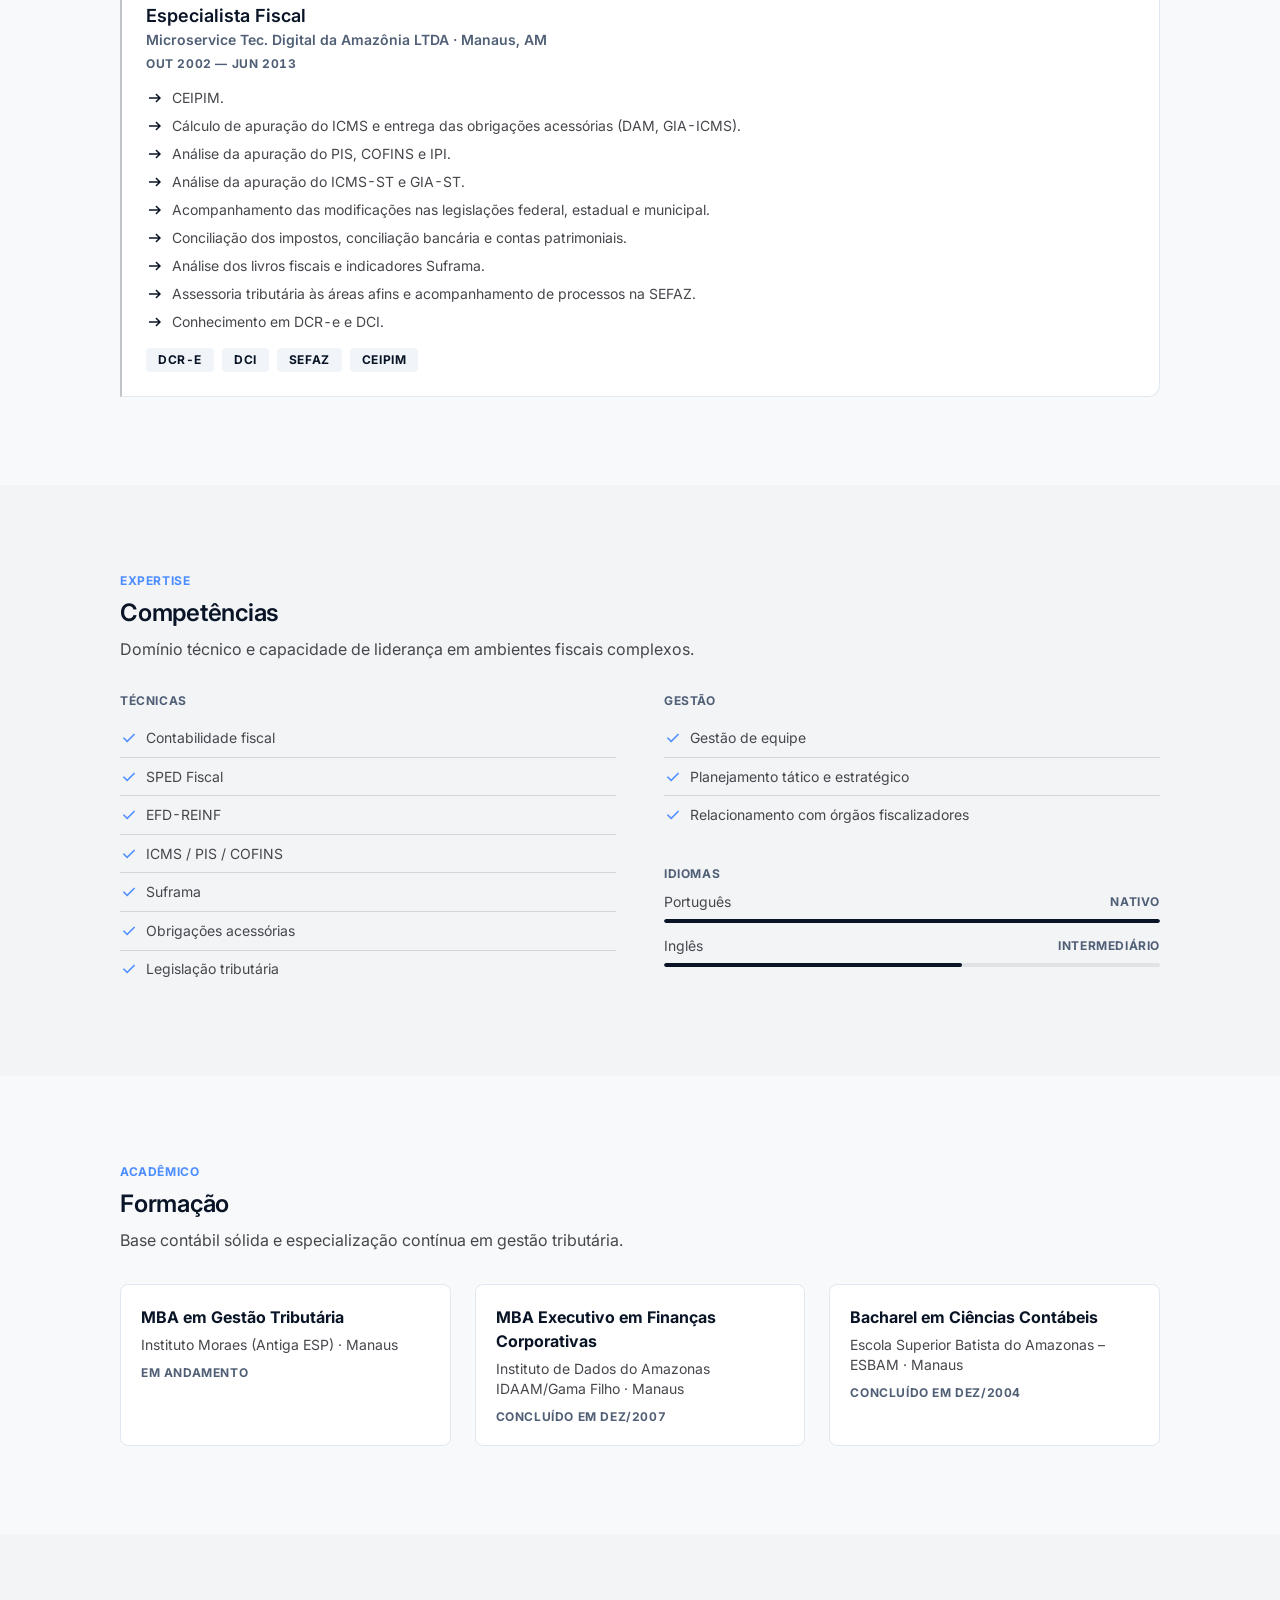
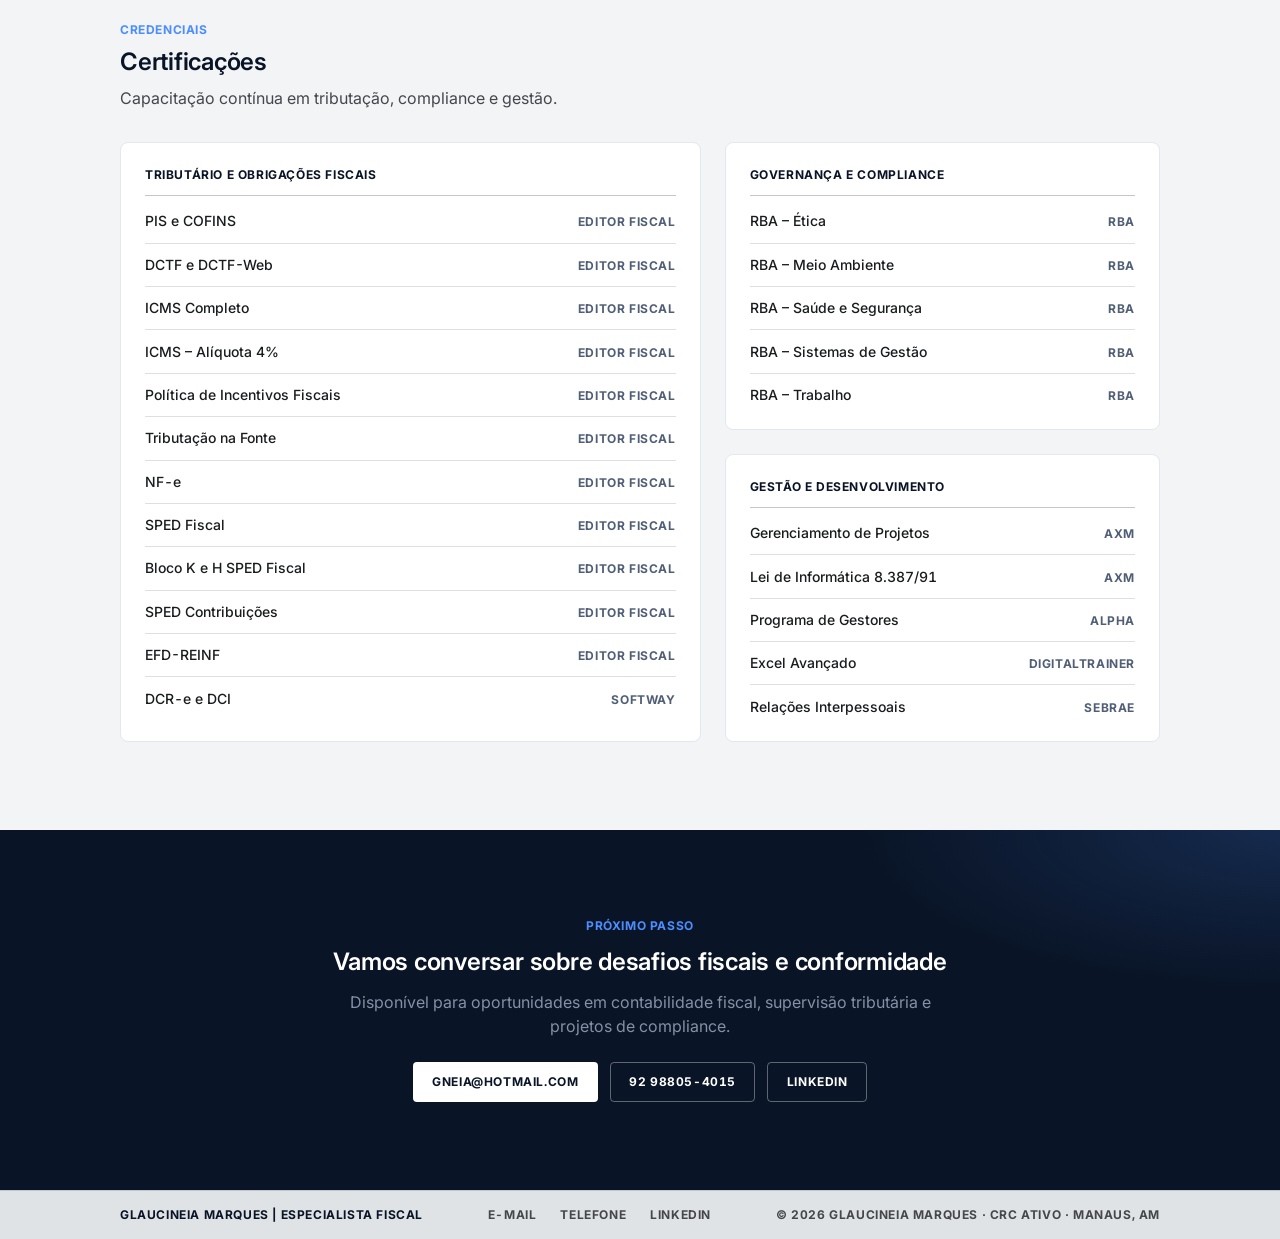
==== commit 6a89640d: "Mudança de Nome 02" ====
--- a/index.html
+++ b/index.html
@@ -3,7 +3,7 @@
 <head>
   <meta charset="UTF-8" />
   <meta name="viewport" content="width=device-width, initial-scale=1.0" />
-  <title>Glaucineia Caminha | Currículo</title>
+  <title>Glaucineia Marques | Especialista Fiscal</title>
   <link rel="preconnect" href="https://fonts.googleapis.com" />
   <link rel="preconnect" href="https://fonts.gstatic.com" crossorigin />
   <link href="https://fonts.googleapis.com/css2?family=Inter:wght@400;500;600;700&display=swap" rel="stylesheet" />
@@ -18,11 +18,12 @@
     <button class="nav-toggle" id="navToggle" aria-label="Abrir menu" aria-expanded="false">
       <span></span><span></span><span></span>
     </button>
-    <nav class="topbar-nav" id="navLinks" aria-label="Seções do currículo">
+    <nav class="topbar-nav" id="navLinks" aria-label="Navegação principal">
+      <a href="#sobre" class="topbar-link">Sobre</a>
       <a href="#experiencias" class="topbar-link">Experiência</a>
+      <a href="#competencias" class="topbar-link">Competências</a>
       <a href="#formacao" class="topbar-link">Formação</a>
-      <a href="#competencias" class="topbar-link">Competências</a>
-      <a href="#idiomas" class="topbar-link">Idiomas</a>
+      <a href="#contato" class="topbar-link">Contato</a>
     </nav>
     <div class="topbar-actions">
       <button type="button" class="icon-btn" onclick="window.print()" aria-label="Imprimir currículo">
@@ -32,178 +33,67 @@
     </div>
   </header>
 
-  <main class="cv-layout" id="inicio">
-    <aside class="cv-sidebar">
-      <div class="sidebar-panel">
-        <div class="profile-block">
-          <div class="profile-photo">
-            <img src="Foto_Glaucineia.jpeg" alt="Retrato profissional de Glaucineia Caminha" />
-          </div>
-          <div class="profile-identity">
-            <h2 class="headline-md">Glaucineia Marques</h2>
-            <p class="profile-role">Contabilidade fiscal · Zona Franca de Manaus</p>
-          </div>
-        </div>
-
-        <section class="sidebar-section" aria-labelledby="contato-heading">
-          <h3 id="contato-heading" class="label-caps section-label">Contato</h3>
-          <ul class="contact-list">
-            <li>
-              <a href="mailto:gneia@hotmail.com">
-                <span class="material-symbols-outlined" aria-hidden="true">mail</span>
-                <span>gneia@hotmail.com</span>
-              </a>
-            </li>
-            <li>
-              <a href="tel:+5592988054015">
-                <span class="material-symbols-outlined" aria-hidden="true">call</span>
-                <span>92 98805-4015</span>
-              </a>
-            </li>
-            <li>
-              <span class="contact-static">
-                <span class="material-symbols-outlined" aria-hidden="true">location_on</span>
-                <span>Manaus, AM — Brasil</span>
-              </span>
-            </li>
-            <li>
-              <a href="https://www.linkedin.com/in/glaucineia-caminha-08a15871" target="_blank" rel="noopener noreferrer">
-                <span class="material-symbols-outlined" aria-hidden="true">language</span>
-                <span>linkedin.com/in/glaucineia-caminha</span>
-              </a>
-            </li>
-          </ul>
-        </section>
-
-        <section class="sidebar-section" id="competencias" aria-labelledby="skills-heading">
-          <h3 id="skills-heading" class="label-caps section-label">Habilidades principais</h3>
-          <div class="skill-groups">
-            <div class="skill-group">
-              <p class="label-caps skill-group-label">Técnicas</p>
-              <ul class="skill-list">
-                <li>
-                  <span class="material-symbols-outlined" aria-hidden="true">check</span>
-                  <span>Contabilidade fiscal</span>
-                </li>
-                <li>
-                  <span class="material-symbols-outlined" aria-hidden="true">check</span>
-                  <span>SPED Fiscal</span>
-                </li>
-                <li>
-                  <span class="material-symbols-outlined" aria-hidden="true">check</span>
-                  <span>EFD-REINF</span>
-                </li>
-                <li>
-                  <span class="material-symbols-outlined" aria-hidden="true">check</span>
-                  <span>ICMS / PIS / COFINS</span>
-                </li>
-                <li>
-                  <span class="material-symbols-outlined" aria-hidden="true">check</span>
-                  <span>Suframa</span>
-                </li>
-                <li>
-                  <span class="material-symbols-outlined" aria-hidden="true">check</span>
-                  <span>Obrigações acessórias</span>
-                </li>
-                <li>
-                  <span class="material-symbols-outlined" aria-hidden="true">check</span>
-                  <span>Legislação tributária</span>
-                </li>
-              </ul>
-            </div>
-            <div class="skill-group">
-              <p class="label-caps skill-group-label">Gestão</p>
-              <ul class="skill-list">
-                <li>
-                  <span class="material-symbols-outlined" aria-hidden="true">check</span>
-                  <span>Gestão de equipe</span>
-                </li>
-              </ul>
-            </div>
-          </div>
-        </section>
-
-        <section class="sidebar-section" id="idiomas" aria-labelledby="idiomas-heading">
-          <h3 id="idiomas-heading" class="label-caps section-label">Idiomas</h3>
-          <div class="lang-list">
-            <article class="lang-item" data-level="100">
-              <div class="lang-meta">
-                <span class="body-md">Português</span>
-                <span class="label-caps lang-level">Nativo</span>
-              </div>
-              <div class="lang-bar" role="presentation"><span class="lang-fill"></span></div>
-            </article>
-            <article class="lang-item" data-level="60">
-              <div class="lang-meta">
-                <span class="body-md">Inglês</span>
-                <span class="label-caps lang-level">Intermediário</span>
-              </div>
-              <div class="lang-bar" role="presentation"><span class="lang-fill"></span></div>
-            </article>
-          </div>
-        </section>
-
-        <section class="sidebar-section" aria-labelledby="creds-heading">
-          <h3 id="creds-heading" class="label-caps section-label">Credenciais</h3>
-          <ul class="cred-list">
-            <li>
-              <span class="material-symbols-outlined" aria-hidden="true">verified</span>
-              <span>CRC Ativo — Conselho Regional de Contabilidade</span>
-            </li>
-            <li>
-              <span class="material-symbols-outlined" aria-hidden="true">verified</span>
-              <span>Especialista em indústrias da Zona Franca de Manaus</span>
-            </li>
-            <li>
-              <span class="material-symbols-outlined" aria-hidden="true">verified</span>
-              <span>MBA em Gestão Tributária (em andamento)</span>
-            </li>
-          </ul>
-        </section>
-
-        <a href="mailto:gneia@hotmail.com" class="btn btn-primary btn-block">
-          <span class="material-symbols-outlined" aria-hidden="true">contact_page</span>
-          Entrar em contato
-        </a>
-      </div>
-    </aside>
-
-    <div class="cv-main">
-      <section class="identity-block">
-        <h1 class="display-lg">Glaucineia Caminha</h1>
-        <div class="identity-rule">
-          <span class="rule-line" aria-hidden="true"></span>
-          <p class="headline-sm identity-subtitle">Especialista fiscal | Contabilidade tributária &amp; conformidade</p>
-        </div>
-      </section>
-
-      <section class="content-section" aria-labelledby="resumo-heading">
-        <h2 id="resumo-heading" class="label-caps section-heading">
-          <span class="material-symbols-outlined" aria-hidden="true">description</span>
-          Resumo executivo
-        </h2>
+  <main>
+    <!-- Hero -->
+    <section class="hero" id="inicio">
+      <div class="hero-copy">
+        <p class="hero-brand">Glaucineia Marques</p>
+        <h1 class="hero-title">Especialista fiscal com precisão e visão estratégica</h1>
+        <p class="hero-lead">Contabilidade tributária e conformidade para indústrias da Zona Franca de Manaus.</p>
+        <div class="hero-actions">
+          <a href="#experiencias" class="btn btn-secondary">Ver trajetória</a>
+          <a href="mailto:gneia@hotmail.com" class="btn btn-outline">Entrar em contato</a>
+        </div>
+      </div>
+      <div class="hero-visual" aria-hidden="false">
+        <img
+          src="Foto_Glaucineia.jpeg"
+          alt="Retrato profissional de Glaucineia Marques"
+          class="hero-photo"
+        />
+      </div>
+    </section>
+
+    <!-- Sobre -->
+    <section class="lp-section" id="sobre">
+      <div class="lp-container">
+        <header class="lp-head">
+          <p class="label-caps section-kicker">Sobre</p>
+          <h2 class="headline-md">Resumo executivo</h2>
+          <p class="body-lg lp-support">Perfil profissional focado em conformidade, apuração e liderança fiscal.</p>
+        </header>
         <p class="body-lg summary-text">
           Profissional da área administrativa com experiência em coordenação, planejamento e controle das atividades do setor tributário, envolvendo a escrituração, apuração dos tributos e contribuições. Conhecimento na apuração, geração e validação das declarações, tais como DAM, GIA, DCR-e, DCTF, DCTF-Web; bem como na geração, validação e transmissão dos arquivos SPED Fiscal, SPED Contribuições e EFD-REINF. Especialista em apuração de impostos em processo fiscal de empresas de indústrias de bens intermediários, finais e de informática localizadas na Zona Franca de Manaus. Conhecimento na Política Estadual de Incentivos Fiscais e Extra-fiscais (Lei nº 2.826/2003), RICMS-AM (Decreto nº 20.686/1999) e Resolução Suframa nº 202/2006.
         </p>
-      </section>
-
-      <section class="impact-card" aria-label="Destaque profissional">
-        <div class="impact-copy">
-          <p class="label-caps impact-label">Destaque profissional</p>
-          <p class="headline-md impact-title">Mais de duas décadas em fiscal tributário, com liderança de equipes e conformidade na Zona Franca de Manaus.</p>
-        </div>
-        <div class="impact-metric">
-          <span class="impact-value">20+</span>
-          <span class="label-caps impact-caption">Anos de experiência</span>
-        </div>
-        <span class="material-symbols-outlined impact-watermark" aria-hidden="true">trending_up</span>
-      </section>
-
-      <section class="content-section" id="experiencias" aria-labelledby="exp-heading">
-        <h2 id="exp-heading" class="label-caps section-heading">
-          <span class="material-symbols-outlined" aria-hidden="true">work_history</span>
-          Experiência profissional
-        </h2>
+      </div>
+    </section>
+
+    <!-- Destaques -->
+    <section class="lp-section lp-section--navy" id="destaques" aria-label="Destaques profissionais">
+      <div class="lp-container highlights">
+        <div class="highlight-item">
+          <span class="highlight-value">20+</span>
+          <span class="label-caps highlight-label">Anos de experiência</span>
+        </div>
+        <div class="highlight-item">
+          <span class="highlight-value">CRC</span>
+          <span class="label-caps highlight-label">Registro ativo</span>
+        </div>
+        <div class="highlight-item">
+          <span class="highlight-value">ZFM</span>
+          <span class="label-caps highlight-label">Zona Franca de Manaus</span>
+        </div>
+      </div>
+    </section>
+
+    <!-- Experiência -->
+    <section class="lp-section" id="experiencias">
+      <div class="lp-container">
+        <header class="lp-head">
+          <p class="label-caps section-kicker">Trajetória</p>
+          <h2 class="headline-md">Experiência profissional</h2>
+          <p class="body-lg lp-support">Liderança e operação fiscal em indústrias da Zona Franca de Manaus.</p>
+        </header>
 
         <div class="experience-stack">
           <article class="experience-card experience-card--featured">
@@ -289,13 +179,70 @@
             </ul>
           </article>
         </div>
-      </section>
-
-      <section class="content-section" id="formacao" aria-labelledby="edu-heading">
-        <h2 id="edu-heading" class="label-caps section-heading">
-          <span class="material-symbols-outlined" aria-hidden="true">school</span>
-          Formação acadêmica
-        </h2>
+      </div>
+    </section>
+
+    <!-- Competências -->
+    <section class="lp-section lp-section--alt" id="competencias">
+      <div class="lp-container">
+        <header class="lp-head">
+          <p class="label-caps section-kicker">Expertise</p>
+          <h2 class="headline-md">Competências</h2>
+          <p class="body-lg lp-support">Domínio técnico e capacidade de liderança em ambientes fiscais complexos.</p>
+        </header>
+
+        <div class="skills-columns">
+          <div class="skill-group">
+            <p class="label-caps skill-group-label">Técnicas</p>
+            <ul class="skill-list">
+              <li><span class="material-symbols-outlined" aria-hidden="true">check</span><span>Contabilidade fiscal</span></li>
+              <li><span class="material-symbols-outlined" aria-hidden="true">check</span><span>SPED Fiscal</span></li>
+              <li><span class="material-symbols-outlined" aria-hidden="true">check</span><span>EFD-REINF</span></li>
+              <li><span class="material-symbols-outlined" aria-hidden="true">check</span><span>ICMS / PIS / COFINS</span></li>
+              <li><span class="material-symbols-outlined" aria-hidden="true">check</span><span>Suframa</span></li>
+              <li><span class="material-symbols-outlined" aria-hidden="true">check</span><span>Obrigações acessórias</span></li>
+              <li><span class="material-symbols-outlined" aria-hidden="true">check</span><span>Legislação tributária</span></li>
+            </ul>
+          </div>
+          <div class="skill-group">
+            <p class="label-caps skill-group-label">Gestão</p>
+            <ul class="skill-list">
+              <li><span class="material-symbols-outlined" aria-hidden="true">check</span><span>Gestão de equipe</span></li>
+              <li><span class="material-symbols-outlined" aria-hidden="true">check</span><span>Planejamento tático e estratégico</span></li>
+              <li><span class="material-symbols-outlined" aria-hidden="true">check</span><span>Relacionamento com órgãos fiscalizadores</span></li>
+            </ul>
+            <div class="lang-block" id="idiomas">
+              <p class="label-caps skill-group-label">Idiomas</p>
+              <div class="lang-list">
+                <article class="lang-item" data-level="100">
+                  <div class="lang-meta">
+                    <span class="body-md">Português</span>
+                    <span class="label-caps lang-level">Nativo</span>
+                  </div>
+                  <div class="lang-bar" role="presentation"><span class="lang-fill"></span></div>
+                </article>
+                <article class="lang-item" data-level="60">
+                  <div class="lang-meta">
+                    <span class="body-md">Inglês</span>
+                    <span class="label-caps lang-level">Intermediário</span>
+                  </div>
+                  <div class="lang-bar" role="presentation"><span class="lang-fill"></span></div>
+                </article>
+              </div>
+            </div>
+          </div>
+        </div>
+      </div>
+    </section>
+
+    <!-- Formação -->
+    <section class="lp-section" id="formacao">
+      <div class="lp-container">
+        <header class="lp-head">
+          <p class="label-caps section-kicker">Acadêmico</p>
+          <h2 class="headline-md">Formação</h2>
+          <p class="body-lg lp-support">Base contábil sólida e especialização contínua em gestão tributária.</p>
+        </header>
         <div class="edu-grid">
           <article class="edu-card">
             <h3 class="body-lg edu-title">MBA em Gestão Tributária</h3>
@@ -313,133 +260,83 @@
             <p class="label-caps edu-date">Concluído em Dez/2004</p>
           </article>
         </div>
-      </section>
-
-      <section class="content-section" aria-labelledby="cert-heading">
-        <h2 id="cert-heading" class="label-caps section-heading">
-          <span class="material-symbols-outlined" aria-hidden="true">workspace_premium</span>
-          Certificações
-        </h2>
+      </div>
+    </section>
+
+    <!-- Certificações -->
+    <section class="lp-section lp-section--alt" id="certificacoes">
+      <div class="lp-container">
+        <header class="lp-head">
+          <p class="label-caps section-kicker">Credenciais</p>
+          <h2 class="headline-md">Certificações</h2>
+          <p class="body-lg lp-support">Capacitação contínua em tributação, compliance e gestão.</p>
+        </header>
         <div class="cert-groups">
           <article class="cert-group">
             <h3 class="label-caps cert-group-title">Tributário e obrigações fiscais</h3>
             <ul class="cert-list">
-              <li>
-                <span class="cert-name">PIS e COFINS</span>
-                <span class="cert-issuer">Editor Fiscal</span>
-              </li>
-              <li>
-                <span class="cert-name">DCTF e DCTF-Web</span>
-                <span class="cert-issuer">Editor Fiscal</span>
-              </li>
-              <li>
-                <span class="cert-name">ICMS Completo</span>
-                <span class="cert-issuer">Editor Fiscal</span>
-              </li>
-              <li>
-                <span class="cert-name">ICMS – Alíquota 4%</span>
-                <span class="cert-issuer">Editor Fiscal</span>
-              </li>
-              <li>
-                <span class="cert-name">Política de Incentivos Fiscais</span>
-                <span class="cert-issuer">Editor Fiscal</span>
-              </li>
-              <li>
-                <span class="cert-name">Tributação na Fonte</span>
-                <span class="cert-issuer">Editor Fiscal</span>
-              </li>
-              <li>
-                <span class="cert-name">NF-e</span>
-                <span class="cert-issuer">Editor Fiscal</span>
-              </li>
-              <li>
-                <span class="cert-name">SPED Fiscal</span>
-                <span class="cert-issuer">Editor Fiscal</span>
-              </li>
-              <li>
-                <span class="cert-name">Bloco K e H SPED Fiscal</span>
-                <span class="cert-issuer">Editor Fiscal</span>
-              </li>
-              <li>
-                <span class="cert-name">SPED Contribuições</span>
-                <span class="cert-issuer">Editor Fiscal</span>
-              </li>
-              <li>
-                <span class="cert-name">EFD-REINF</span>
-                <span class="cert-issuer">Editor Fiscal</span>
-              </li>
-              <li>
-                <span class="cert-name">DCR-e e DCI</span>
-                <span class="cert-issuer">Softway</span>
-              </li>
-            </ul>
-          </article>
-
+              <li><span class="cert-name">PIS e COFINS</span><span class="cert-issuer">Editor Fiscal</span></li>
+              <li><span class="cert-name">DCTF e DCTF-Web</span><span class="cert-issuer">Editor Fiscal</span></li>
+              <li><span class="cert-name">ICMS Completo</span><span class="cert-issuer">Editor Fiscal</span></li>
+              <li><span class="cert-name">ICMS – Alíquota 4%</span><span class="cert-issuer">Editor Fiscal</span></li>
+              <li><span class="cert-name">Política de Incentivos Fiscais</span><span class="cert-issuer">Editor Fiscal</span></li>
+              <li><span class="cert-name">Tributação na Fonte</span><span class="cert-issuer">Editor Fiscal</span></li>
+              <li><span class="cert-name">NF-e</span><span class="cert-issuer">Editor Fiscal</span></li>
+              <li><span class="cert-name">SPED Fiscal</span><span class="cert-issuer">Editor Fiscal</span></li>
+              <li><span class="cert-name">Bloco K e H SPED Fiscal</span><span class="cert-issuer">Editor Fiscal</span></li>
+              <li><span class="cert-name">SPED Contribuições</span><span class="cert-issuer">Editor Fiscal</span></li>
+              <li><span class="cert-name">EFD-REINF</span><span class="cert-issuer">Editor Fiscal</span></li>
+              <li><span class="cert-name">DCR-e e DCI</span><span class="cert-issuer">Softway</span></li>
+            </ul>
+          </article>
           <article class="cert-group">
             <h3 class="label-caps cert-group-title">Governança e compliance</h3>
             <ul class="cert-list">
-              <li>
-                <span class="cert-name">RBA – Ética</span>
-                <span class="cert-issuer">RBA</span>
-              </li>
-              <li>
-                <span class="cert-name">RBA – Meio Ambiente</span>
-                <span class="cert-issuer">RBA</span>
-              </li>
-              <li>
-                <span class="cert-name">RBA – Saúde e Segurança</span>
-                <span class="cert-issuer">RBA</span>
-              </li>
-              <li>
-                <span class="cert-name">RBA – Sistemas de Gestão</span>
-                <span class="cert-issuer">RBA</span>
-              </li>
-              <li>
-                <span class="cert-name">RBA – Trabalho</span>
-                <span class="cert-issuer">RBA</span>
-              </li>
-            </ul>
-          </article>
-
+              <li><span class="cert-name">RBA – Ética</span><span class="cert-issuer">RBA</span></li>
+              <li><span class="cert-name">RBA – Meio Ambiente</span><span class="cert-issuer">RBA</span></li>
+              <li><span class="cert-name">RBA – Saúde e Segurança</span><span class="cert-issuer">RBA</span></li>
+              <li><span class="cert-name">RBA – Sistemas de Gestão</span><span class="cert-issuer">RBA</span></li>
+              <li><span class="cert-name">RBA – Trabalho</span><span class="cert-issuer">RBA</span></li>
+            </ul>
+          </article>
           <article class="cert-group">
             <h3 class="label-caps cert-group-title">Gestão e desenvolvimento</h3>
             <ul class="cert-list">
-              <li>
-                <span class="cert-name">Gerenciamento de Projetos</span>
-                <span class="cert-issuer">AXM</span>
-              </li>
-              <li>
-                <span class="cert-name">Lei de Informática 8.387/91</span>
-                <span class="cert-issuer">AXM</span>
-              </li>
-              <li>
-                <span class="cert-name">Programa de Gestores</span>
-                <span class="cert-issuer">Alpha</span>
-              </li>
-              <li>
-                <span class="cert-name">Excel Avançado</span>
-                <span class="cert-issuer">DigitalTrainer</span>
-              </li>
-              <li>
-                <span class="cert-name">Relações Interpessoais</span>
-                <span class="cert-issuer">SEBRAE</span>
-              </li>
-            </ul>
-          </article>
-        </div>
-      </section>
-    </div>
+              <li><span class="cert-name">Gerenciamento de Projetos</span><span class="cert-issuer">AXM</span></li>
+              <li><span class="cert-name">Lei de Informática 8.387/91</span><span class="cert-issuer">AXM</span></li>
+              <li><span class="cert-name">Programa de Gestores</span><span class="cert-issuer">Alpha</span></li>
+              <li><span class="cert-name">Excel Avançado</span><span class="cert-issuer">DigitalTrainer</span></li>
+              <li><span class="cert-name">Relações Interpessoais</span><span class="cert-issuer">SEBRAE</span></li>
+            </ul>
+          </article>
+        </div>
+      </div>
+    </section>
+
+    <!-- Contato CTA -->
+    <section class="lp-section lp-section--cta" id="contato">
+      <div class="lp-container cta-block">
+        <p class="label-caps section-kicker section-kicker--light">Próximo passo</p>
+        <h2 class="headline-md cta-title">Vamos conversar sobre desafios fiscais e conformidade</h2>
+        <p class="body-lg cta-text">Disponível para oportunidades em contabilidade fiscal, supervisão tributária e projetos de compliance.</p>
+        <div class="cta-actions">
+          <a href="mailto:gneia@hotmail.com" class="btn btn-secondary">gneia@hotmail.com</a>
+          <a href="tel:+5592988054015" class="btn btn-outline">92 98805-4015</a>
+          <a href="https://www.linkedin.com/in/glaucineia-caminha-08a15871" target="_blank" rel="noopener noreferrer" class="btn btn-outline">LinkedIn</a>
+        </div>
+      </div>
+    </section>
   </main>
 
   <footer class="footer no-print">
     <div class="footer-inner">
-      <p class="label-caps footer-brand">Glaucineia Caminha | Especialista fiscal</p>
+      <p class="label-caps footer-brand">Glaucineia Marques | Especialista fiscal</p>
       <div class="footer-links">
         <a href="mailto:gneia@hotmail.com">E-mail</a>
         <a href="tel:+5592988054015">Telefone</a>
         <a href="https://www.linkedin.com/in/glaucineia-caminha-08a15871" target="_blank" rel="noopener noreferrer">LinkedIn</a>
       </div>
-      <p class="label-caps footer-copy">© <span id="year"></span> Glaucineia Caminha · CRC Ativo · Manaus, AM</p>
+      <p class="label-caps footer-copy">© <span id="year"></span> Glaucineia Marques · CRC Ativo · Manaus, AM</p>
     </div>
   </footer>
 
--- a/styles.css
+++ b/styles.css
@@ -1,5 +1,4 @@
 :root {
-  /* Surfaces */
   --surface: #f7f9fb;
   --surface-dim: #d8dadc;
   --surface-bright: #f7f9fb;
@@ -14,49 +13,38 @@
   --on-surface: #191c1e;
   --on-surface-variant: #45474c;
 
-  /* Brand */
   --primary: #091426;
   --on-primary: #ffffff;
   --primary-container: #1e293b;
   --on-primary-container: #8590a6;
-  --inverse-primary: #bcc7de;
   --secondary: #505f76;
   --on-secondary: #ffffff;
   --secondary-container: #d0e1fb;
   --on-secondary-container: #54647a;
-  --tertiary: #001334;
-  --on-tertiary: #ffffff;
   --tertiary-container: #00275b;
   --on-tertiary-container: #4c8dff;
   --accent: #4c8dff;
 
-  /* Borders & elevation */
   --outline: #75777d;
   --outline-variant: #c5c6cd;
   --divider: rgba(80, 95, 118, 0.2);
   --border-soft: #e2e8f0;
   --shadow-ambient: 0 4px 6px -1px rgba(30, 41, 59, 0.05);
 
-  /* Shape */
-  --radius-sm: 0.125rem;
   --radius: 0.25rem;
-  --radius-md: 0.375rem;
   --radius-lg: 0.5rem;
   --radius-xl: 0.75rem;
   --radius-full: 9999px;
 
-  /* Spacing */
   --margin-page: 4rem;
   --gutter-grid: 1.5rem;
   --stack-section: 2.5rem;
-  --stack-element: 0.75rem;
   --inset-card: 1.5rem;
 
-  /* Type */
   --font: "Inter", system-ui, sans-serif;
   --nav-h: 64px;
   --ease: cubic-bezier(0.22, 1, 0.36, 1);
-  --cv-max: 1100px;
+  --lp-max: 1040px;
 }
 
 *,
@@ -102,18 +90,9 @@
   font-size: 24px;
   line-height: 1;
   vertical-align: middle;
-  font-weight: normal;
-}
-
-/* Typography tokens */
-.display-lg {
-  font-size: 32px;
-  line-height: 40px;
-  font-weight: 700;
-  letter-spacing: -0.02em;
-  color: var(--primary);
-}
-
+}
+
+/* Type */
 .headline-md {
   font-size: 24px;
   line-height: 32px;
@@ -162,7 +141,7 @@
   transition: width 0.1s linear;
 }
 
-/* Top bar */
+/* Topbar */
 .topbar {
   position: fixed;
   inset: 0 0 auto;
@@ -189,7 +168,7 @@
 .topbar-nav {
   display: flex;
   align-items: center;
-  gap: 2rem;
+  gap: 1.75rem;
 }
 
 .topbar-link {
@@ -201,7 +180,7 @@
   color: var(--on-primary-container);
   padding-bottom: 2px;
   border-bottom: 2px solid transparent;
-  transition: color 0.2s ease, border-color 0.2s ease, opacity 0.2s ease;
+  transition: color 0.2s ease, border-color 0.2s ease;
 }
 
 .topbar-link:hover,
@@ -261,7 +240,7 @@
   align-items: center;
   justify-content: center;
   gap: 0.5rem;
-  padding: 0.5rem 1rem;
+  padding: 0.7rem 1.15rem;
   border-radius: var(--radius);
   font-size: 12px;
   line-height: 16px;
@@ -270,23 +249,14 @@
   text-transform: uppercase;
   border: 1px solid transparent;
   cursor: pointer;
-  transition: background 0.2s ease, color 0.2s ease, border-color 0.2s ease, box-shadow 0.2s ease;
-}
-
-.btn .material-symbols-outlined {
-  font-size: 18px;
-}
-
-.btn-primary {
-  background: var(--primary);
-  color: var(--on-primary);
-}
-
-.btn-primary:hover {
-  background: var(--primary-container);
-}
-
-.btn-primary:focus-visible {
+  transition: background 0.2s ease, color 0.2s ease, border-color 0.2s ease, transform 0.2s var(--ease);
+}
+
+.btn:hover {
+  transform: translateY(-1px);
+}
+
+.btn:focus-visible {
   outline: 2px solid var(--accent);
   outline-offset: 2px;
 }
@@ -300,135 +270,273 @@
   background: var(--surface-bright);
 }
 
-.btn-block {
-  width: 100%;
-  padding: 0.75rem 1rem;
-}
-
-/* Layout */
-.cv-layout {
-  width: min(var(--cv-max), calc(100% - 2rem));
-  margin: 0 auto;
-  padding: calc(var(--nav-h) + 2rem) 0 var(--stack-section);
+.btn-outline {
+  background: transparent;
+  color: var(--on-primary);
+  border-color: rgba(255, 255, 255, 0.35);
+}
+
+.btn-outline:hover {
+  background: rgba(255, 255, 255, 0.08);
+  border-color: rgba(255, 255, 255, 0.55);
+}
+
+/* Hero — one composition */
+.hero {
+  min-height: 100vh;
+  min-height: 100dvh;
+  padding-top: var(--nav-h);
   display: grid;
-  grid-template-columns: repeat(12, 1fr);
-  gap: var(--gutter-grid);
-}
-
-.cv-sidebar {
-  grid-column: span 4;
-}
-
-.cv-main {
-  grid-column: span 8;
+  grid-template-columns: 1.05fr 0.95fr;
+  background:
+    radial-gradient(ellipse 55% 70% at 85% 55%, rgba(76, 141, 255, 0.12), transparent 60%),
+    linear-gradient(160deg, var(--primary) 0%, var(--primary-container) 100%);
+  color: var(--on-primary);
+  overflow: hidden;
+}
+
+.hero-copy {
   display: flex;
   flex-direction: column;
-  gap: var(--stack-section);
-  min-width: 0;
-}
-
-.sidebar-panel {
-  background: var(--surface-bright);
-  border: 1px solid var(--border-soft);
-  border-radius: var(--radius-xl);
-  padding: 1.5rem;
-  display: flex;
-  flex-direction: column;
-  gap: var(--stack-section);
-  position: sticky;
-  top: calc(var(--nav-h) + 1rem);
-}
-
-.profile-block {
-  display: flex;
-  flex-direction: column;
-  align-items: center;
-  text-align: center;
-  gap: 1rem;
-}
-
-.profile-photo {
-  width: 160px;
-  height: 160px;
-  border-radius: var(--radius-full);
-  overflow: hidden;
-  border: 4px solid var(--surface-container-lowest);
-  box-shadow: var(--shadow-ambient);
-  background: var(--surface-container);
-}
-
-.profile-photo img {
+  justify-content: center;
+  padding: clamp(2rem, 6vw, 4.5rem) clamp(1.25rem, 5vw, var(--margin-page));
+  max-width: 36rem;
+}
+
+.hero-brand {
+  font-size: clamp(2rem, 4.5vw, 2.75rem);
+  line-height: 1.1;
+  font-weight: 700;
+  letter-spacing: -0.02em;
+  color: var(--on-primary);
+  margin-bottom: 1rem;
+  opacity: 0;
+  transform: translateY(18px);
+  animation: rise-in 0.8s var(--ease) 0.1s forwards;
+}
+
+.hero-title {
+  font-size: clamp(1.15rem, 2.2vw, 1.35rem);
+  line-height: 1.45;
+  font-weight: 500;
+  color: rgba(255, 255, 255, 0.88);
+  max-width: 28ch;
+  margin-bottom: 0.85rem;
+  opacity: 0;
+  transform: translateY(18px);
+  animation: rise-in 0.8s var(--ease) 0.22s forwards;
+}
+
+.hero-lead {
+  font-size: 16px;
+  line-height: 24px;
+  color: var(--on-primary-container);
+  max-width: 36ch;
+  margin-bottom: 1.75rem;
+  opacity: 0;
+  transform: translateY(18px);
+  animation: rise-in 0.8s var(--ease) 0.34s forwards;
+}
+
+.hero-actions {
+  display: flex;
+  flex-wrap: wrap;
+  gap: 0.75rem;
+  opacity: 0;
+  transform: translateY(18px);
+  animation: rise-in 0.8s var(--ease) 0.46s forwards;
+}
+
+.hero-visual {
+  position: relative;
+  min-height: min(520px, calc(100vh - var(--nav-h)));
+  display: flex;
+  align-items: flex-end;
+  justify-content: center;
+  opacity: 0;
+  animation: fade-in 1s var(--ease) 0.2s forwards;
+}
+
+.hero-photo {
   width: 100%;
   height: 100%;
   object-fit: cover;
-  object-position: center 32%;
-}
-
-.profile-role {
+  object-position: center 28%;
+}
+
+@keyframes rise-in {
+  to {
+    opacity: 1;
+    transform: translateY(0);
+  }
+}
+
+@keyframes fade-in {
+  to {
+    opacity: 1;
+  }
+}
+
+/* Landing sections */
+.lp-section {
+  padding: clamp(3.5rem, 8vw, 5.5rem) 0;
+}
+
+.lp-section--alt {
+  background: var(--surface-container-low);
+}
+
+.lp-section--navy {
+  background: var(--primary);
+  color: var(--on-primary);
+  padding: clamp(2.5rem, 5vw, 3.5rem) 0;
+}
+
+.lp-section--cta {
+  background:
+    radial-gradient(ellipse 60% 80% at 100% 0%, rgba(76, 141, 255, 0.18), transparent 55%),
+    var(--primary);
+  color: var(--on-primary);
+}
+
+.lp-container {
+  width: min(var(--lp-max), calc(100% - 2rem));
+  margin-inline: auto;
+}
+
+.lp-head {
+  max-width: 40rem;
+  margin-bottom: 2rem;
+  display: flex;
+  flex-direction: column;
+  gap: 0.5rem;
+}
+
+.section-kicker {
+  color: var(--accent);
+}
+
+.section-kicker--light {
+  color: var(--on-tertiary-container);
+}
+
+.lp-support {
+  color: var(--on-surface-variant);
+}
+
+.summary-text {
+  color: var(--on-surface-variant);
+  max-width: 68ch;
+}
+
+/* Highlights */
+.highlights {
+  display: grid;
+  grid-template-columns: repeat(3, 1fr);
+  gap: var(--gutter-grid);
+  text-align: center;
+}
+
+.highlight-item {
+  display: flex;
+  flex-direction: column;
+  align-items: center;
+  gap: 0.4rem;
+}
+
+.highlight-value {
+  font-size: clamp(2rem, 4vw, 2.75rem);
+  line-height: 1;
+  font-weight: 700;
+  color: var(--on-tertiary-container);
+  font-variant-numeric: tabular-nums;
+}
+
+.highlight-label {
+  color: var(--on-primary-container);
+}
+
+/* Experience */
+.experience-stack {
+  display: flex;
+  flex-direction: column;
+  gap: 1.25rem;
+}
+
+.experience-card {
+  background: var(--surface-container-lowest);
+  border: 1px solid var(--border-soft);
+  border-left: 2px solid rgba(9, 20, 38, 0.25);
+  border-radius: 0 var(--radius-xl) var(--radius-xl) 0;
+  padding: var(--inset-card);
+  display: flex;
+  flex-direction: column;
+  gap: 0.75rem;
+  transition: transform 0.25s var(--ease), box-shadow 0.25s var(--ease);
+}
+
+.experience-card--featured {
+  background: var(--surface-container-low);
+  border-left-color: var(--accent);
+}
+
+.experience-card:hover {
+  transform: translateX(4px);
+  box-shadow: var(--shadow-ambient);
+}
+
+.experience-header {
+  display: flex;
+  justify-content: space-between;
+  align-items: flex-start;
+  gap: 1rem;
+}
+
+.experience-meta {
+  font-weight: 600;
+  color: var(--secondary);
+  margin-top: 0.15rem;
+}
+
+.experience-dates {
+  color: var(--secondary);
   margin-top: 0.35rem;
+}
+
+.status-badge {
+  flex-shrink: 0;
+  background: var(--primary);
+  color: var(--on-primary);
+  font-size: 10px;
+  line-height: 1;
+  font-weight: 700;
+  letter-spacing: 0.06em;
+  text-transform: uppercase;
+  padding: 0.35rem 0.5rem;
+  border-radius: var(--radius);
+}
+
+.duty-list {
+  display: flex;
+  flex-direction: column;
+  gap: 0.5rem;
+  margin-top: 0.25rem;
+}
+
+.duty-list li {
+  display: flex;
+  align-items: flex-start;
+  gap: 0.5rem;
   font-size: 14px;
   line-height: 20px;
-  color: var(--secondary);
-  text-transform: uppercase;
-  letter-spacing: 0.06em;
-}
-
-.sidebar-section {
-  display: flex;
-  flex-direction: column;
-  gap: 1rem;
-}
-
-.section-label {
+  color: var(--on-surface-variant);
+}
+
+.duty-list .material-symbols-outlined {
+  font-size: 18px;
   color: var(--primary);
-  padding-bottom: 0.5rem;
-  border-bottom: 1px solid var(--outline-variant);
-}
-
-.section-heading {
-  display: flex;
-  align-items: center;
-  gap: 0.5rem;
-  color: var(--primary);
-  margin-bottom: 0.25rem;
-}
-
-.section-heading .material-symbols-outlined {
-  font-size: 20px;
-  color: var(--primary);
-}
-
-.contact-list {
-  display: flex;
-  flex-direction: column;
-  gap: 1rem;
-}
-
-.contact-list a,
-.contact-static {
-  display: flex;
-  align-items: flex-start;
-  gap: 0.75rem;
-  color: var(--on-surface-variant);
-  font-size: 14px;
-  line-height: 20px;
-  transition: color 0.2s ease;
-}
-
-.contact-list a:hover {
-  color: var(--primary);
-}
-
-.contact-list .material-symbols-outlined,
-.contact-static .material-symbols-outlined {
-  font-size: 20px;
-  color: var(--accent);
   flex-shrink: 0;
-  transition: transform 0.2s ease;
-}
-
-.contact-list a:hover .material-symbols-outlined {
-  transform: scale(1.08);
+  margin-top: 1px;
 }
 
 .chip-list {
@@ -453,15 +561,16 @@
   text-transform: uppercase;
 }
 
-.skill-groups {
-  display: flex;
-  flex-direction: column;
-  gap: 1.15rem;
+/* Skills */
+.skills-columns {
+  display: grid;
+  grid-template-columns: 1fr 1fr;
+  gap: clamp(1.5rem, 4vw, 3rem);
 }
 
 .skill-group-label {
   color: var(--secondary);
-  margin-bottom: 0.5rem;
+  margin-bottom: 0.65rem;
 }
 
 .skill-list {
@@ -482,13 +591,16 @@
 
 .skill-list li:last-child {
   border-bottom: 0;
-  padding-bottom: 0;
 }
 
 .skill-list .material-symbols-outlined {
   font-size: 18px;
   color: var(--accent);
   flex-shrink: 0;
+}
+
+.lang-block {
+  margin-top: 2rem;
 }
 
 .lang-list {
@@ -525,234 +637,29 @@
   transition: width 1s var(--ease);
 }
 
-.cred-list {
-  display: flex;
-  flex-direction: column;
-  gap: 0.75rem;
-}
-
-.cred-list li {
-  display: flex;
-  align-items: flex-start;
-  gap: 0.5rem;
-  font-size: 14px;
-  line-height: 20px;
-  color: var(--on-surface-variant);
-}
-
-.cred-list .material-symbols-outlined {
-  font-size: 18px;
-  color: var(--primary);
-  flex-shrink: 0;
-  margin-top: 1px;
-}
-
-/* Main identity */
-.identity-block {
-  display: flex;
-  flex-direction: column;
-  gap: 0.5rem;
-}
-
-.identity-rule {
-  display: flex;
-  align-items: center;
-  gap: 0.75rem;
-}
-
-.rule-line {
-  width: 48px;
-  height: 2px;
-  background: var(--primary);
-  flex-shrink: 0;
-}
-
-.identity-subtitle {
-  color: var(--secondary);
-  text-transform: uppercase;
-  letter-spacing: 0.12em;
-  font-size: 14px;
-  line-height: 20px;
-  font-weight: 600;
-}
-
-.content-section {
-  display: flex;
-  flex-direction: column;
-  gap: 1rem;
-}
-
-.summary-text {
-  color: var(--on-surface-variant);
-  max-width: 70ch;
-}
-
-/* Impact */
-.impact-card {
-  position: relative;
-  overflow: hidden;
-  background: var(--primary);
-  color: var(--on-primary);
-  padding: var(--inset-card);
-  border-radius: var(--radius-xl);
-  box-shadow: var(--shadow-ambient);
-  display: flex;
-  flex-wrap: wrap;
-  justify-content: space-between;
-  align-items: center;
-  gap: 1.5rem;
-}
-
-.impact-label {
-  color: var(--on-primary-container);
-  margin-bottom: 0.5rem;
-}
-
-.impact-title {
-  color: var(--on-primary);
-  max-width: 36ch;
-  position: relative;
-  z-index: 1;
-}
-
-.impact-metric {
-  position: relative;
-  z-index: 1;
-  display: flex;
-  flex-direction: column;
-  align-items: center;
-  text-align: center;
-  gap: 0.25rem;
-}
-
-.impact-value {
-  font-size: 48px;
-  line-height: 1;
-  font-weight: 700;
-  color: var(--on-tertiary-container);
-  font-variant-numeric: tabular-nums;
-}
-
-.impact-caption {
-  opacity: 0.7;
-}
-
-.impact-watermark {
-  position: absolute;
-  right: -0.5rem;
-  bottom: -1.5rem;
-  font-size: 160px !important;
-  opacity: 0.1;
-  pointer-events: none;
-  line-height: 1;
-}
-
-/* Experience */
-.experience-stack {
-  display: flex;
-  flex-direction: column;
-  gap: 1.25rem;
-}
-
-.experience-card {
-  background: var(--surface-container-lowest);
-  border: 1px solid var(--border-soft);
-  border-left: 2px solid rgba(9, 20, 38, 0.25);
-  border-radius: 0 var(--radius-xl) var(--radius-xl) 0;
-  padding: var(--inset-card);
-  display: flex;
-  flex-direction: column;
-  gap: 0.75rem;
-  transition: transform 0.25s var(--ease), box-shadow 0.25s var(--ease);
-}
-
-.experience-card--featured {
-  background: var(--surface-container-low);
-  border-left-color: var(--accent);
-  border-left-width: 2px;
-}
-
-.experience-card:hover {
-  transform: translateX(4px);
-  box-shadow: var(--shadow-ambient);
-}
-
-.experience-header {
-  display: flex;
-  justify-content: space-between;
-  align-items: flex-start;
-  gap: 1rem;
-}
-
-.experience-meta {
-  font-weight: 600;
-  color: var(--secondary);
-  margin-top: 0.15rem;
-}
-
-.experience-dates {
-  color: var(--secondary);
-  margin-top: 0.35rem;
-}
-
-.status-badge {
-  flex-shrink: 0;
-  background: var(--primary);
-  color: var(--on-primary);
-  font-size: 10px;
-  line-height: 1;
-  font-weight: 700;
-  letter-spacing: 0.06em;
-  text-transform: uppercase;
-  padding: 0.35rem 0.5rem;
-  border-radius: var(--radius);
-}
-
-.duty-list {
-  display: flex;
-  flex-direction: column;
-  gap: 0.5rem;
-  margin-top: 0.25rem;
-}
-
-.duty-list li {
-  display: flex;
-  align-items: flex-start;
-  gap: 0.5rem;
-  font-size: 14px;
-  line-height: 20px;
-  color: var(--on-surface-variant);
-}
-
-.duty-list .material-symbols-outlined {
-  font-size: 18px;
-  color: var(--primary);
-  flex-shrink: 0;
-  margin-top: 1px;
-}
-
 /* Education */
 .edu-grid {
   display: grid;
-  grid-template-columns: repeat(2, 1fr);
+  grid-template-columns: repeat(3, 1fr);
   gap: var(--gutter-grid);
 }
 
 .edu-card {
-  background: var(--surface-container-low);
+  background: var(--surface-container-lowest);
+  border: 1px solid var(--border-soft);
   border-radius: var(--radius-lg);
-  padding: 1rem;
+  padding: 1.25rem;
 }
 
 .edu-title {
   font-weight: 700;
   color: var(--primary);
-  margin-bottom: 0.25rem;
+  margin-bottom: 0.35rem;
 }
 
 .edu-date {
   color: var(--secondary);
-  margin-top: 0.5rem;
+  margin-top: 0.65rem;
 }
 
 /* Certifications */
@@ -811,16 +718,42 @@
   white-space: nowrap;
 }
 
+/* CTA */
+.cta-block {
+  max-width: 40rem;
+  text-align: center;
+  margin-inline: auto;
+  display: flex;
+  flex-direction: column;
+  align-items: center;
+  gap: 0.75rem;
+}
+
+.cta-title {
+  color: var(--on-primary);
+}
+
+.cta-text {
+  color: var(--on-primary-container);
+  margin-bottom: 0.75rem;
+}
+
+.cta-actions {
+  display: flex;
+  flex-wrap: wrap;
+  justify-content: center;
+  gap: 0.75rem;
+}
+
 /* Footer */
 .footer {
   background: var(--surface-container-highest);
   border-top: 1px solid var(--outline-variant);
   padding: 1rem clamp(1rem, 4vw, var(--margin-page));
-  margin-top: 2rem;
 }
 
 .footer-inner {
-  width: min(var(--cv-max), 100%);
+  width: min(var(--lp-max), 100%);
   margin: 0 auto;
   display: flex;
   flex-wrap: wrap;
@@ -891,8 +824,8 @@
 /* Reveal */
 .reveal {
   opacity: 0;
-  transform: translateY(16px);
-  transition: opacity 0.55s var(--ease), transform 0.55s var(--ease);
+  transform: translateY(20px);
+  transition: opacity 0.6s var(--ease), transform 0.6s var(--ease);
 }
 
 .reveal.visible {
@@ -902,20 +835,28 @@
 
 /* Responsive */
 @media (max-width: 960px) {
-  .cv-layout {
-    width: min(100% - 2rem, var(--cv-max));
+  .hero {
     grid-template-columns: 1fr;
-  }
-
-  .cv-sidebar,
-  .cv-main {
-    grid-column: auto;
-  }
-
-  .sidebar-panel {
-    position: static;
-  }
-
+    min-height: auto;
+  }
+
+  .hero-visual {
+    order: -1;
+    min-height: min(420px, 52vh);
+    max-height: 52vh;
+  }
+
+  .hero-photo {
+    object-position: center 26%;
+  }
+
+  .hero-copy {
+    max-width: none;
+    padding-bottom: 2.5rem;
+  }
+
+  .highlights,
+  .skills-columns,
   .edu-grid {
     grid-template-columns: 1fr;
   }
@@ -944,7 +885,6 @@
     background: var(--primary);
     flex-direction: column;
     align-items: stretch;
-    justify-content: flex-start;
     gap: 0;
     padding: 1.5rem;
   }
@@ -973,27 +913,8 @@
 }
 
 @media (max-width: 640px) {
-  :root {
-    --margin-page: 1rem;
-  }
-
-  .display-lg {
-    font-size: 26px;
-    line-height: 32px;
-  }
-
-  .headline-md {
-    font-size: 20px;
-    line-height: 28px;
-  }
-
-  .identity-subtitle {
-    letter-spacing: 0.06em;
-  }
-
-  .impact-card {
-    flex-direction: column;
-    align-items: flex-start;
+  .highlights {
+    gap: 1.5rem;
   }
 
   .experience-header {
@@ -1003,6 +924,15 @@
   .footer-inner {
     flex-direction: column;
     align-items: flex-start;
+  }
+
+  .cta-actions {
+    flex-direction: column;
+    width: 100%;
+  }
+
+  .cta-actions .btn {
+    width: 100%;
   }
 }
 
@@ -1013,20 +943,14 @@
     display: none !important;
   }
 
+  .hero {
+    min-height: auto;
+    grid-template-columns: 1fr;
+    page-break-after: always;
+  }
+
   body {
     background: white;
-  }
-
-  .cv-layout {
-    width: 100%;
-    padding-top: 0;
-  }
-
-  .sidebar-panel,
-  .experience-card,
-  .impact-card {
-    box-shadow: none !important;
-    break-inside: avoid;
   }
 
   .experience-card:hover {
@@ -1037,6 +961,16 @@
 @media (prefers-reduced-motion: reduce) {
   html {
     scroll-behavior: auto;
+  }
+
+  .hero-brand,
+  .hero-title,
+  .hero-lead,
+  .hero-actions,
+  .hero-visual {
+    opacity: 1;
+    transform: none;
+    animation: none;
   }
 
   .reveal {
@@ -1046,7 +980,8 @@
   }
 
   .lang-fill,
-  .experience-card {
+  .experience-card,
+  .btn {
     transition: none;
   }
 }
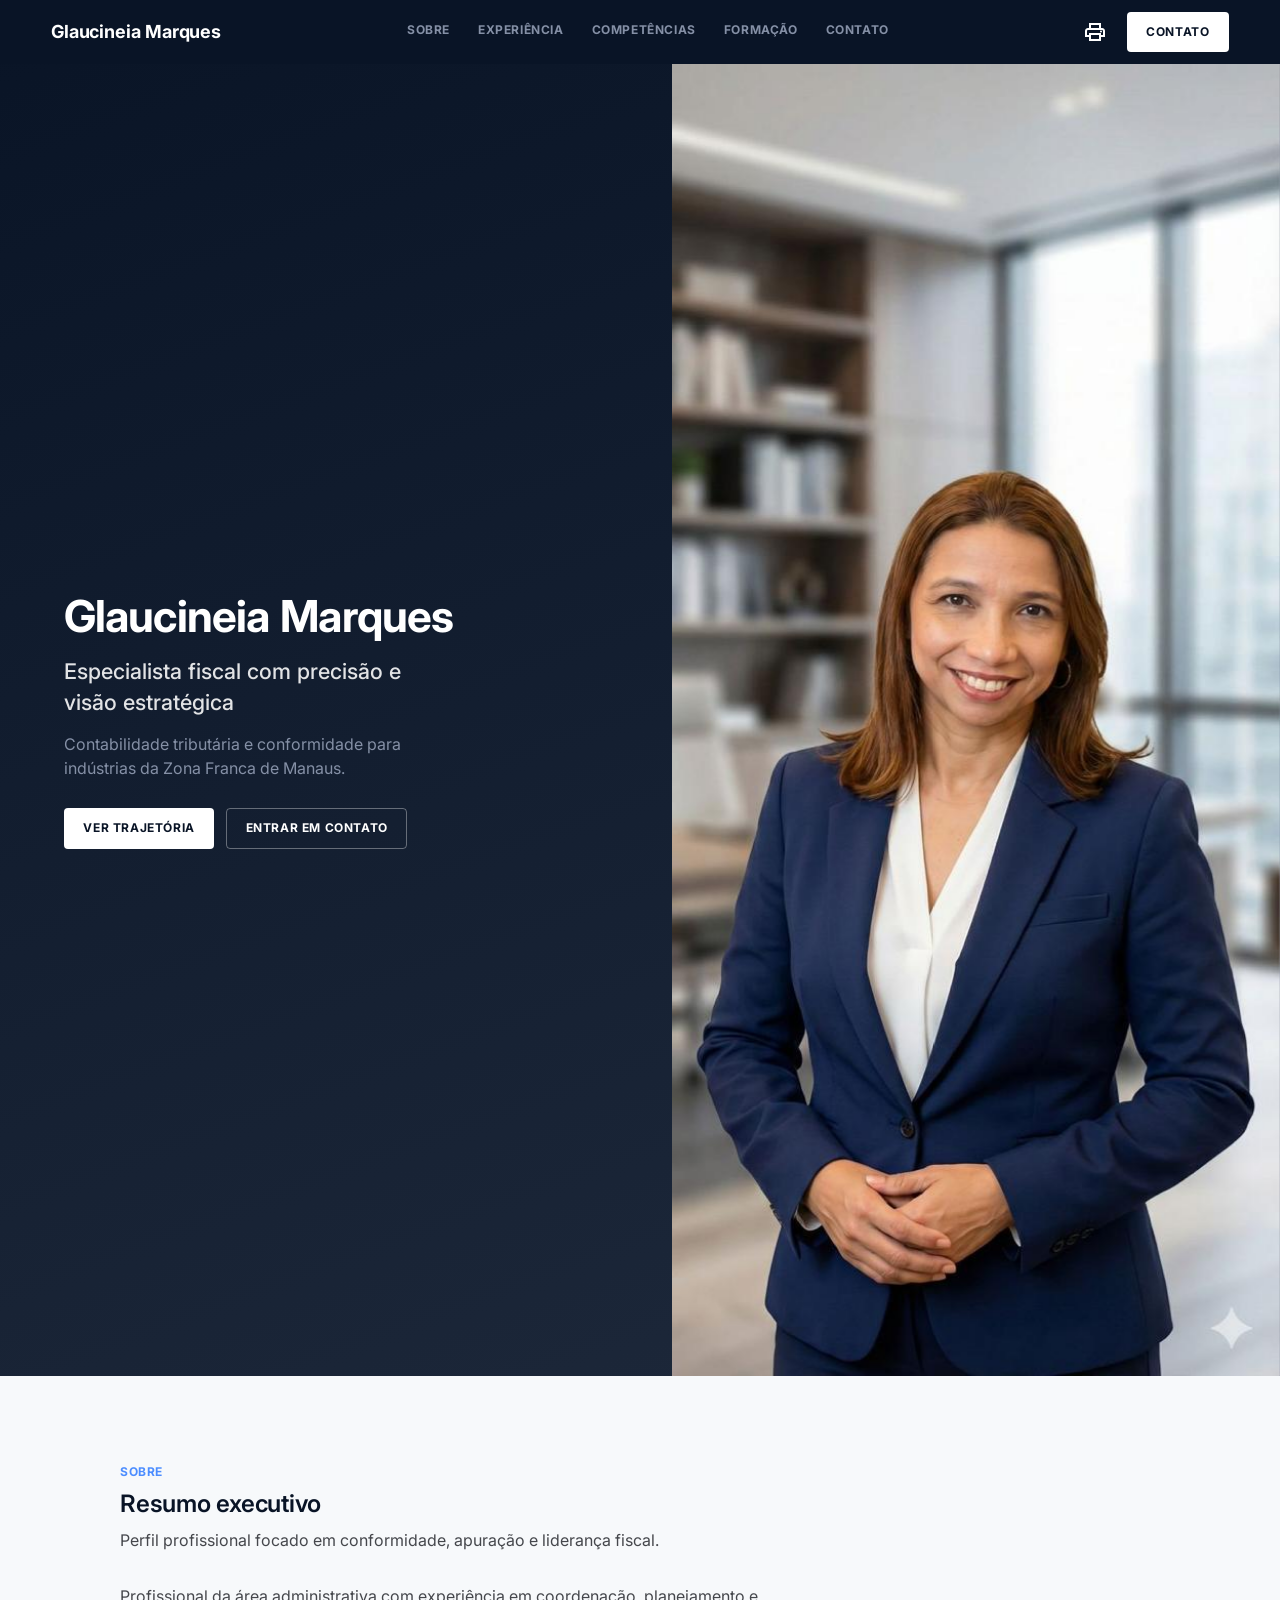
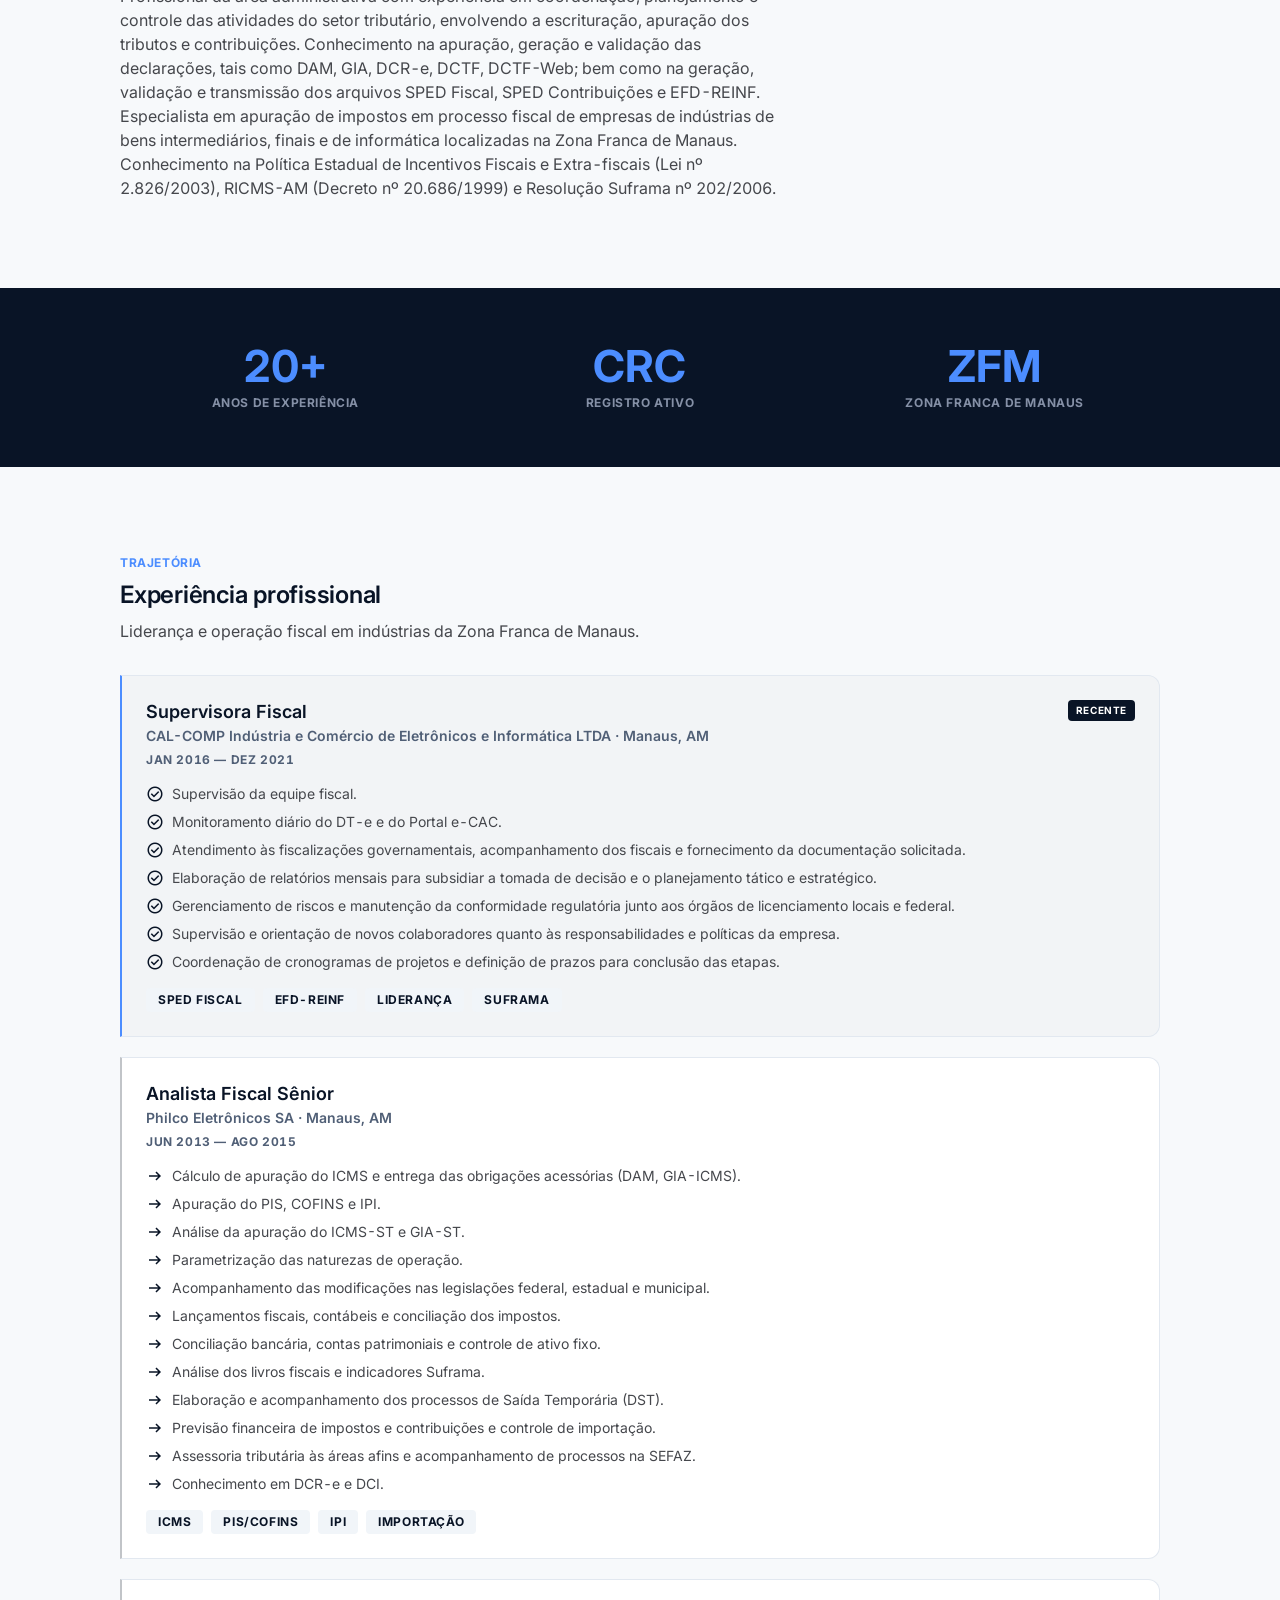
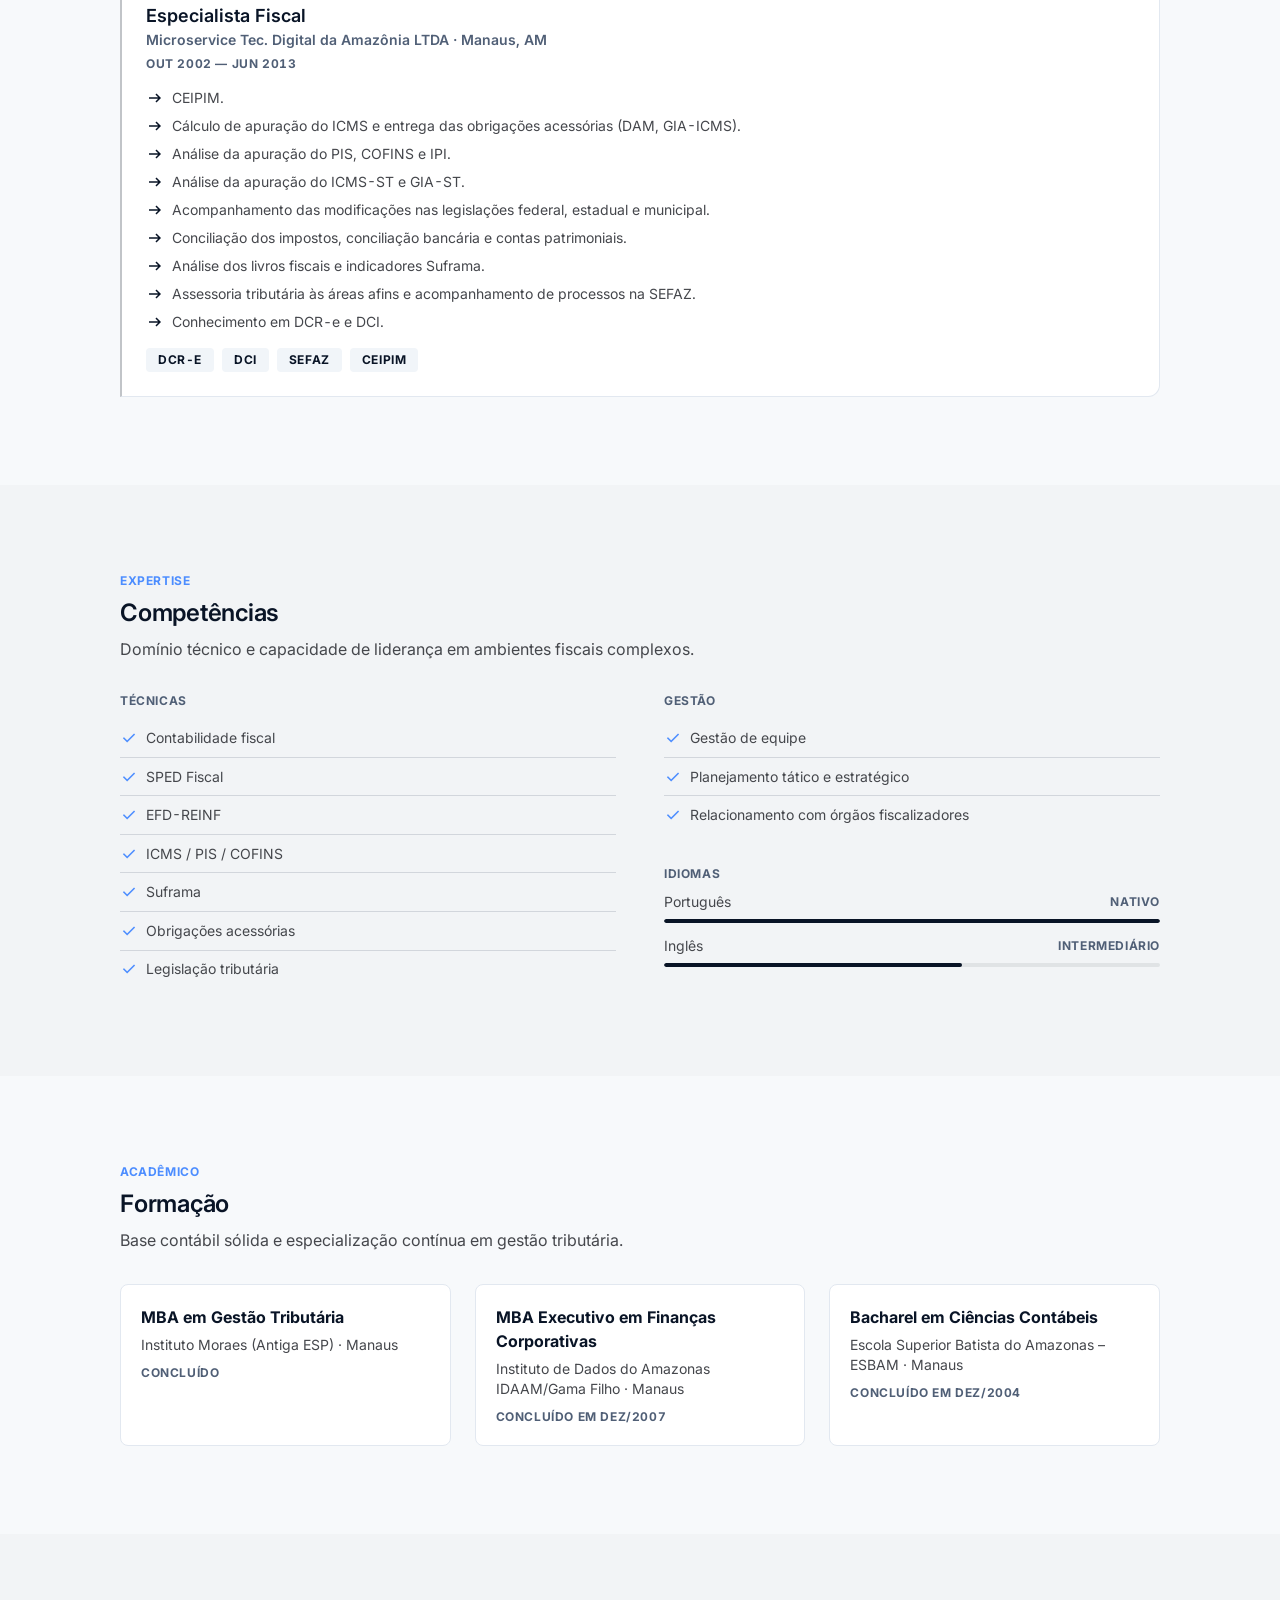
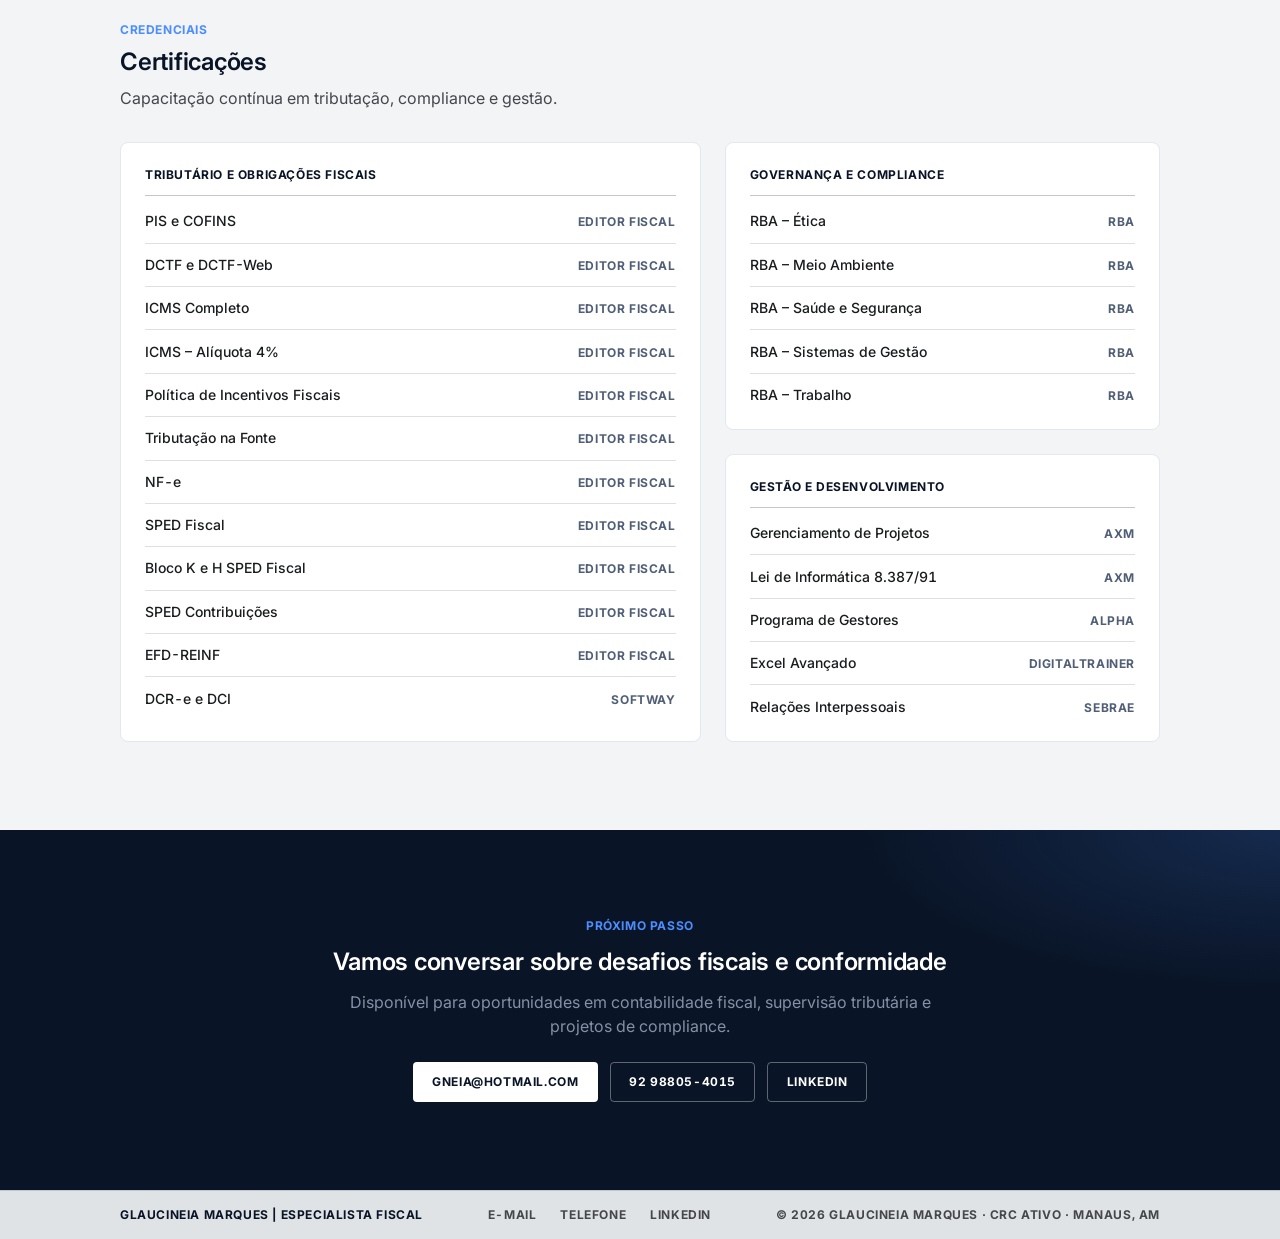
==== commit cc7e953e: "Conclusão de MBA" ====
--- a/index.html
+++ b/index.html
@@ -247,7 +247,7 @@
           <article class="edu-card">
             <h3 class="body-lg edu-title">MBA em Gestão Tributária</h3>
             <p class="body-md">Instituto Moraes (Antiga ESP) · Manaus</p>
-            <p class="label-caps edu-date">Em andamento</p>
+            <p class="label-caps edu-date">Concluído</p>
           </article>
           <article class="edu-card">
             <h3 class="body-lg edu-title">MBA Executivo em Finanças Corporativas</h3>
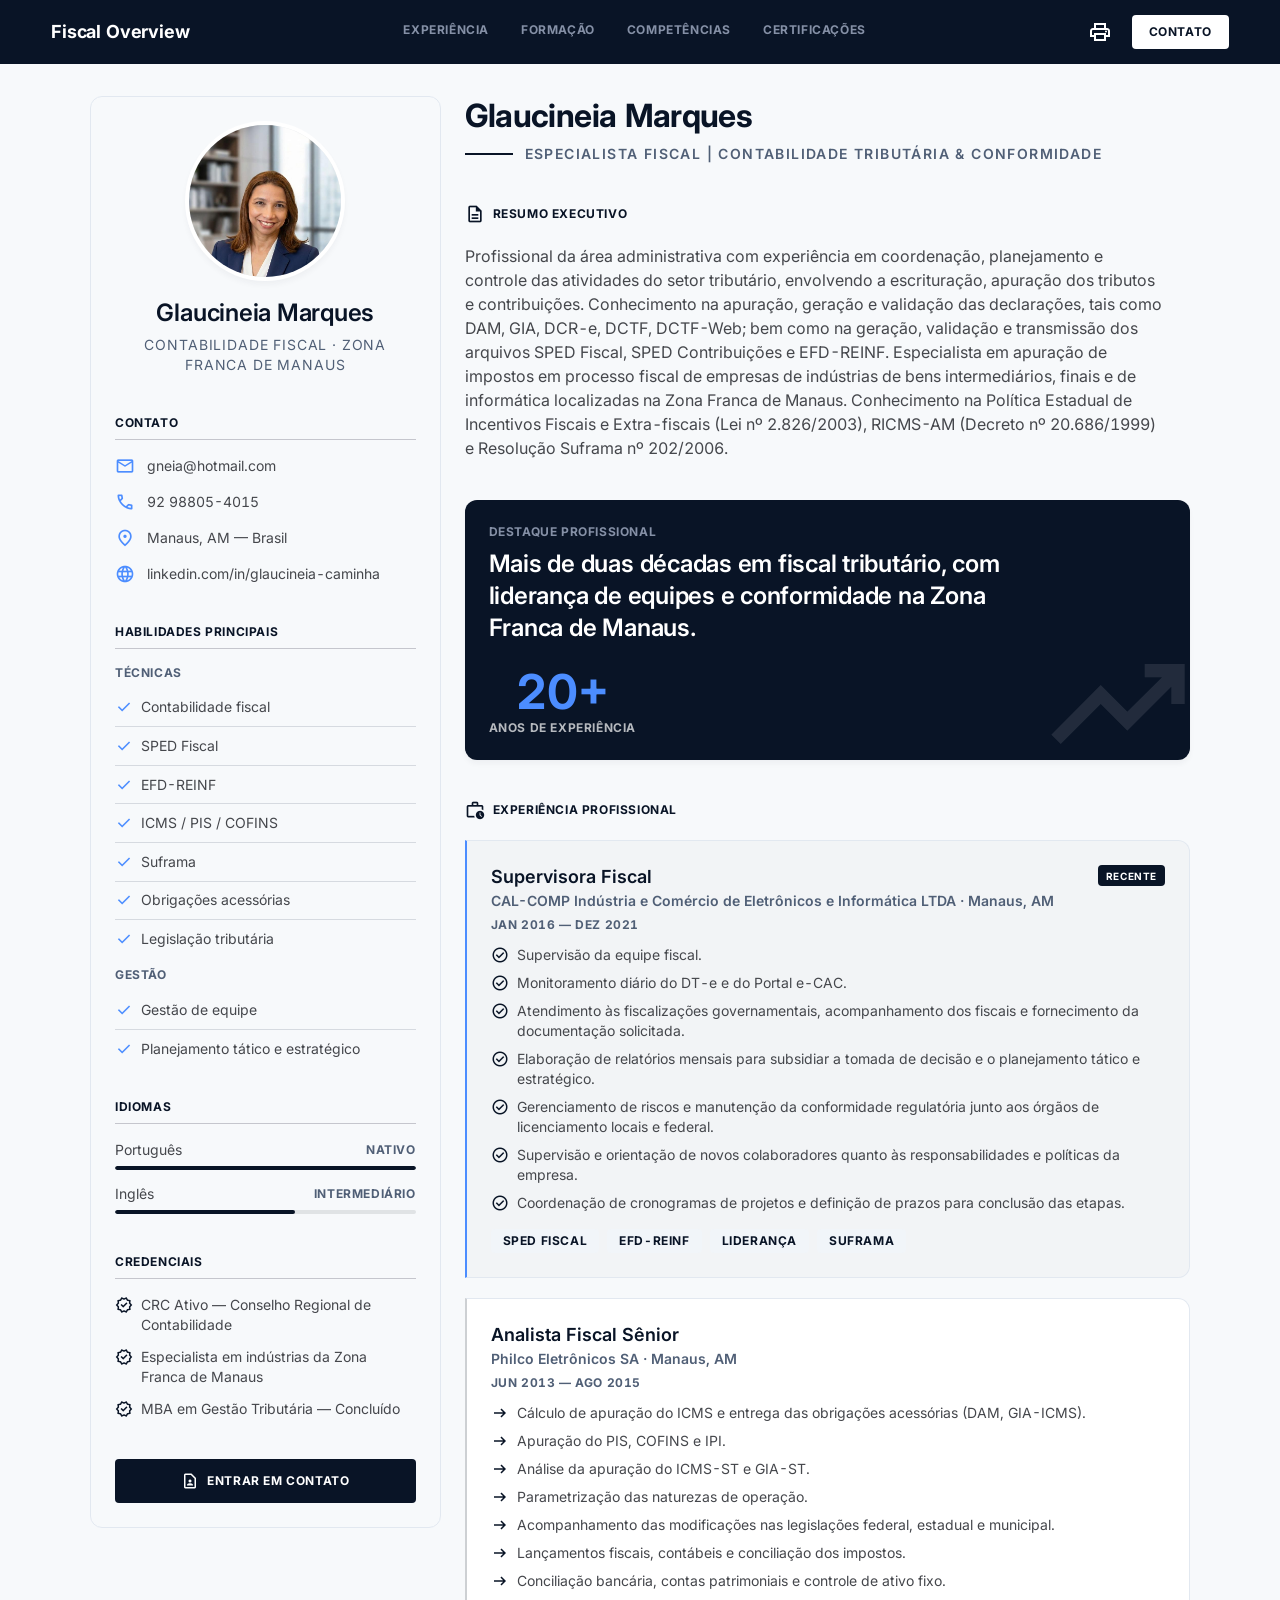
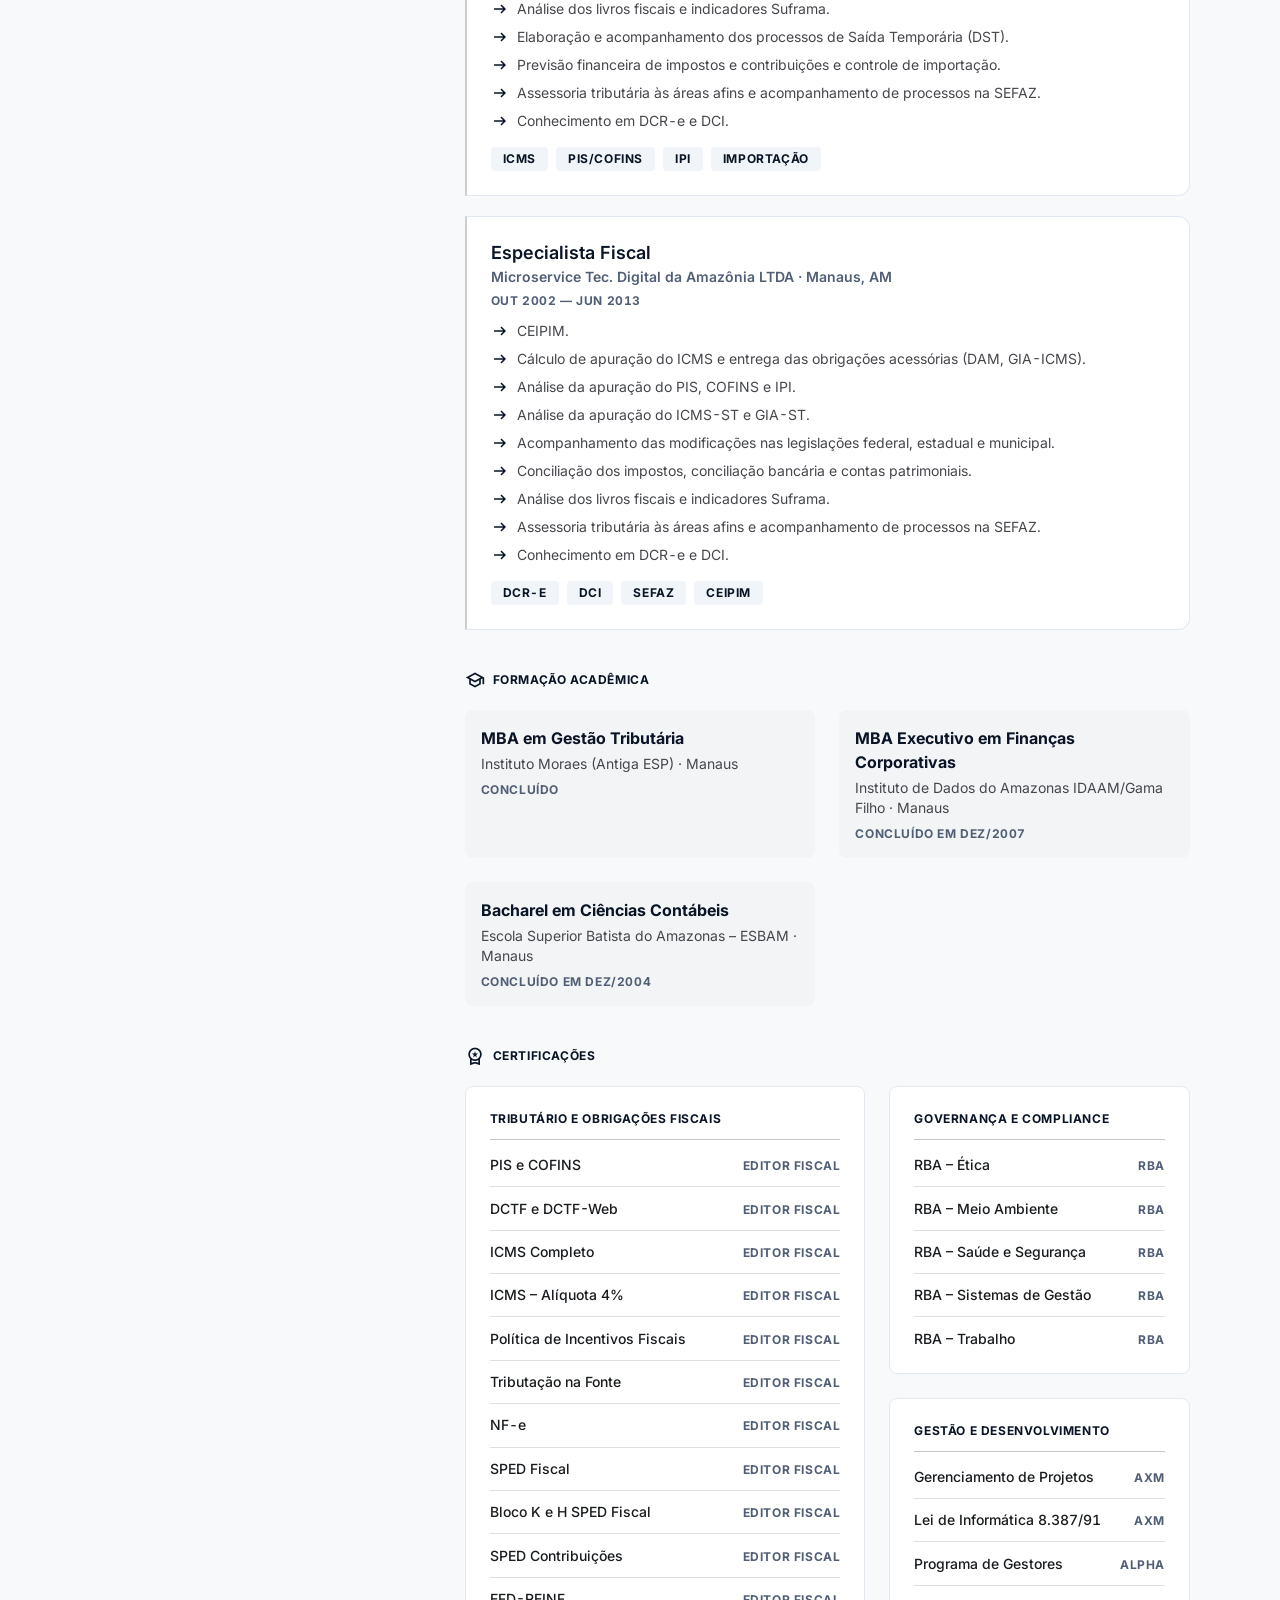
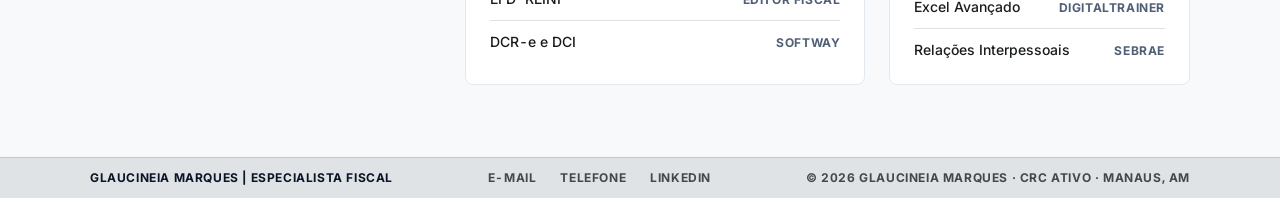
==== commit eb3fa848: "Novo Layout" ====
--- a/index.html
+++ b/index.html
@@ -14,86 +14,175 @@
   <div class="progress-bar" id="progressBar" aria-hidden="true"></div>
 
   <header class="topbar no-print" id="nav">
-    <a href="#inicio" class="topbar-brand">Glaucineia Marques</a>
+    <a href="#inicio" class="topbar-brand">Fiscal Overview</a>
     <button class="nav-toggle" id="navToggle" aria-label="Abrir menu" aria-expanded="false">
       <span></span><span></span><span></span>
     </button>
-    <nav class="topbar-nav" id="navLinks" aria-label="Navegação principal">
-      <a href="#sobre" class="topbar-link">Sobre</a>
+    <nav class="topbar-nav" id="navLinks" aria-label="Seções do currículo">
       <a href="#experiencias" class="topbar-link">Experiência</a>
+      <a href="#formacao" class="topbar-link">Formação</a>
       <a href="#competencias" class="topbar-link">Competências</a>
-      <a href="#formacao" class="topbar-link">Formação</a>
-      <a href="#contato" class="topbar-link">Contato</a>
+      <a href="#certificacoes" class="topbar-link">Certificações</a>
     </nav>
     <div class="topbar-actions">
       <button type="button" class="icon-btn" onclick="window.print()" aria-label="Imprimir currículo">
         <span class="material-symbols-outlined" aria-hidden="true">print</span>
       </button>
-      <a href="mailto:gneia@hotmail.com" class="btn btn-secondary">Contato</a>
+      <a href="mailto:gneia@hotmail.com" class="btn btn-on-primary">Contato</a>
     </div>
   </header>
 
-  <main>
-    <!-- Hero -->
-    <section class="hero" id="inicio">
-      <div class="hero-copy">
-        <p class="hero-brand">Glaucineia Marques</p>
-        <h1 class="hero-title">Especialista fiscal com precisão e visão estratégica</h1>
-        <p class="hero-lead">Contabilidade tributária e conformidade para indústrias da Zona Franca de Manaus.</p>
-        <div class="hero-actions">
-          <a href="#experiencias" class="btn btn-secondary">Ver trajetória</a>
-          <a href="mailto:gneia@hotmail.com" class="btn btn-outline">Entrar em contato</a>
-        </div>
+  <main class="cv-grid" id="inicio">
+    <!-- Sidebar — 4 cols -->
+    <aside class="cv-sidebar">
+      <div class="sidebar-panel">
+        <div class="profile-block">
+          <div class="profile-photo">
+            <img src="Foto_Glaucineia.jpeg" alt="Retrato profissional de Glaucineia Marques" />
+          </div>
+          <div>
+            <h2 class="headline-md">Glaucineia Marques</h2>
+            <p class="profile-role">Contabilidade fiscal · Zona Franca de Manaus</p>
+          </div>
+        </div>
+
+        <section class="sidebar-section" aria-labelledby="contato-heading">
+          <h3 id="contato-heading" class="label-caps section-label">Contato</h3>
+          <ul class="contact-list">
+            <li>
+              <a href="mailto:gneia@hotmail.com">
+                <span class="material-symbols-outlined" aria-hidden="true">mail</span>
+                <span>gneia@hotmail.com</span>
+              </a>
+            </li>
+            <li>
+              <a href="tel:+5592988054015">
+                <span class="material-symbols-outlined" aria-hidden="true">call</span>
+                <span>92 98805-4015</span>
+              </a>
+            </li>
+            <li>
+              <span class="contact-static">
+                <span class="material-symbols-outlined" aria-hidden="true">location_on</span>
+                <span>Manaus, AM — Brasil</span>
+              </span>
+            </li>
+            <li>
+              <a href="https://www.linkedin.com/in/glaucineia-caminha-08a15871" target="_blank" rel="noopener noreferrer">
+                <span class="material-symbols-outlined" aria-hidden="true">language</span>
+                <span>linkedin.com/in/glaucineia-caminha</span>
+              </a>
+            </li>
+          </ul>
+        </section>
+
+        <section class="sidebar-section" id="competencias" aria-labelledby="skills-heading">
+          <h3 id="skills-heading" class="label-caps section-label">Habilidades principais</h3>
+          <div class="skill-groups">
+            <div class="skill-group">
+              <p class="label-caps skill-group-label">Técnicas</p>
+              <ul class="skill-list">
+                <li><span class="material-symbols-outlined" aria-hidden="true">check</span><span>Contabilidade fiscal</span></li>
+                <li><span class="material-symbols-outlined" aria-hidden="true">check</span><span>SPED Fiscal</span></li>
+                <li><span class="material-symbols-outlined" aria-hidden="true">check</span><span>EFD-REINF</span></li>
+                <li><span class="material-symbols-outlined" aria-hidden="true">check</span><span>ICMS / PIS / COFINS</span></li>
+                <li><span class="material-symbols-outlined" aria-hidden="true">check</span><span>Suframa</span></li>
+                <li><span class="material-symbols-outlined" aria-hidden="true">check</span><span>Obrigações acessórias</span></li>
+                <li><span class="material-symbols-outlined" aria-hidden="true">check</span><span>Legislação tributária</span></li>
+              </ul>
+            </div>
+            <div class="skill-group">
+              <p class="label-caps skill-group-label">Gestão</p>
+              <ul class="skill-list">
+                <li><span class="material-symbols-outlined" aria-hidden="true">check</span><span>Gestão de equipe</span></li>
+                <li><span class="material-symbols-outlined" aria-hidden="true">check</span><span>Planejamento tático e estratégico</span></li>
+              </ul>
+            </div>
+          </div>
+        </section>
+
+        <section class="sidebar-section" id="idiomas" aria-labelledby="idiomas-heading">
+          <h3 id="idiomas-heading" class="label-caps section-label">Idiomas</h3>
+          <div class="lang-list">
+            <article class="lang-item" data-level="100">
+              <div class="lang-meta">
+                <span class="body-md">Português</span>
+                <span class="label-caps lang-level">Nativo</span>
+              </div>
+              <div class="lang-bar" role="presentation"><span class="lang-fill"></span></div>
+            </article>
+            <article class="lang-item" data-level="60">
+              <div class="lang-meta">
+                <span class="body-md">Inglês</span>
+                <span class="label-caps lang-level">Intermediário</span>
+              </div>
+              <div class="lang-bar" role="presentation"><span class="lang-fill"></span></div>
+            </article>
+          </div>
+        </section>
+
+        <section class="sidebar-section" aria-labelledby="creds-heading">
+          <h3 id="creds-heading" class="label-caps section-label">Credenciais</h3>
+          <ul class="cred-list">
+            <li>
+              <span class="material-symbols-outlined" aria-hidden="true">verified</span>
+              <span>CRC Ativo — Conselho Regional de Contabilidade</span>
+            </li>
+            <li>
+              <span class="material-symbols-outlined" aria-hidden="true">verified</span>
+              <span>Especialista em indústrias da Zona Franca de Manaus</span>
+            </li>
+            <li>
+              <span class="material-symbols-outlined" aria-hidden="true">verified</span>
+              <span>MBA em Gestão Tributária — Concluído</span>
+            </li>
+          </ul>
+        </section>
+
+        <a href="mailto:gneia@hotmail.com" class="btn btn-primary btn-block">
+          <span class="material-symbols-outlined" aria-hidden="true">contact_page</span>
+          Entrar em contato
+        </a>
       </div>
-      <div class="hero-visual" aria-hidden="false">
-        <img
-          src="Foto_Glaucineia.jpeg"
-          alt="Retrato profissional de Glaucineia Marques"
-          class="hero-photo"
-        />
-      </div>
-    </section>
-
-    <!-- Sobre -->
-    <section class="lp-section" id="sobre">
-      <div class="lp-container">
-        <header class="lp-head">
-          <p class="label-caps section-kicker">Sobre</p>
-          <h2 class="headline-md">Resumo executivo</h2>
-          <p class="body-lg lp-support">Perfil profissional focado em conformidade, apuração e liderança fiscal.</p>
-        </header>
+    </aside>
+
+    <!-- Main — 8 cols -->
+    <div class="cv-main">
+      <section class="identity-block">
+        <h1 class="display-lg">Glaucineia Marques</h1>
+        <div class="identity-rule">
+          <span class="rule-line" aria-hidden="true"></span>
+          <p class="identity-subtitle">Especialista fiscal | Contabilidade tributária &amp; conformidade</p>
+        </div>
+      </section>
+
+      <section class="content-section" aria-labelledby="resumo-heading">
+        <h2 id="resumo-heading" class="label-caps section-heading">
+          <span class="material-symbols-outlined" aria-hidden="true">description</span>
+          Resumo executivo
+        </h2>
         <p class="body-lg summary-text">
           Profissional da área administrativa com experiência em coordenação, planejamento e controle das atividades do setor tributário, envolvendo a escrituração, apuração dos tributos e contribuições. Conhecimento na apuração, geração e validação das declarações, tais como DAM, GIA, DCR-e, DCTF, DCTF-Web; bem como na geração, validação e transmissão dos arquivos SPED Fiscal, SPED Contribuições e EFD-REINF. Especialista em apuração de impostos em processo fiscal de empresas de indústrias de bens intermediários, finais e de informática localizadas na Zona Franca de Manaus. Conhecimento na Política Estadual de Incentivos Fiscais e Extra-fiscais (Lei nº 2.826/2003), RICMS-AM (Decreto nº 20.686/1999) e Resolução Suframa nº 202/2006.
         </p>
-      </div>
-    </section>
-
-    <!-- Destaques -->
-    <section class="lp-section lp-section--navy" id="destaques" aria-label="Destaques profissionais">
-      <div class="lp-container highlights">
-        <div class="highlight-item">
-          <span class="highlight-value">20+</span>
-          <span class="label-caps highlight-label">Anos de experiência</span>
-        </div>
-        <div class="highlight-item">
-          <span class="highlight-value">CRC</span>
-          <span class="label-caps highlight-label">Registro ativo</span>
-        </div>
-        <div class="highlight-item">
-          <span class="highlight-value">ZFM</span>
-          <span class="label-caps highlight-label">Zona Franca de Manaus</span>
-        </div>
-      </div>
-    </section>
-
-    <!-- Experiência -->
-    <section class="lp-section" id="experiencias">
-      <div class="lp-container">
-        <header class="lp-head">
-          <p class="label-caps section-kicker">Trajetória</p>
-          <h2 class="headline-md">Experiência profissional</h2>
-          <p class="body-lg lp-support">Liderança e operação fiscal em indústrias da Zona Franca de Manaus.</p>
-        </header>
+      </section>
+
+      <section class="impact-card" aria-label="Destaque profissional">
+        <div class="impact-copy">
+          <p class="label-caps impact-label">Destaque profissional</p>
+          <p class="headline-md impact-title">Mais de duas décadas em fiscal tributário, com liderança de equipes e conformidade na Zona Franca de Manaus.</p>
+        </div>
+        <div class="impact-metric">
+          <span class="impact-value">20+</span>
+          <span class="label-caps impact-caption">Anos de experiência</span>
+        </div>
+        <span class="material-symbols-outlined impact-watermark" aria-hidden="true">trending_up</span>
+      </section>
+
+      <section class="content-section" id="experiencias" aria-labelledby="exp-heading">
+        <h2 id="exp-heading" class="label-caps section-heading">
+          <span class="material-symbols-outlined" aria-hidden="true">work_history</span>
+          Experiência profissional
+        </h2>
 
         <div class="experience-stack">
           <article class="experience-card experience-card--featured">
@@ -114,7 +203,7 @@
               <li><span class="material-symbols-outlined" aria-hidden="true">check_circle</span> Supervisão e orientação de novos colaboradores quanto às responsabilidades e políticas da empresa.</li>
               <li><span class="material-symbols-outlined" aria-hidden="true">check_circle</span> Coordenação de cronogramas de projetos e definição de prazos para conclusão das etapas.</li>
             </ul>
-            <ul class="chip-list chip-list--inline">
+            <ul class="chip-list">
               <li class="chip">SPED Fiscal</li>
               <li class="chip">EFD-REINF</li>
               <li class="chip">Liderança</li>
@@ -144,7 +233,7 @@
               <li><span class="material-symbols-outlined" aria-hidden="true">arrow_right_alt</span> Assessoria tributária às áreas afins e acompanhamento de processos na SEFAZ.</li>
               <li><span class="material-symbols-outlined" aria-hidden="true">arrow_right_alt</span> Conhecimento em DCR-e e DCI.</li>
             </ul>
-            <ul class="chip-list chip-list--inline">
+            <ul class="chip-list">
               <li class="chip">ICMS</li>
               <li class="chip">PIS/COFINS</li>
               <li class="chip">IPI</li>
@@ -171,7 +260,7 @@
               <li><span class="material-symbols-outlined" aria-hidden="true">arrow_right_alt</span> Assessoria tributária às áreas afins e acompanhamento de processos na SEFAZ.</li>
               <li><span class="material-symbols-outlined" aria-hidden="true">arrow_right_alt</span> Conhecimento em DCR-e e DCI.</li>
             </ul>
-            <ul class="chip-list chip-list--inline">
+            <ul class="chip-list">
               <li class="chip">DCR-e</li>
               <li class="chip">DCI</li>
               <li class="chip">SEFAZ</li>
@@ -179,70 +268,13 @@
             </ul>
           </article>
         </div>
-      </div>
-    </section>
-
-    <!-- Competências -->
-    <section class="lp-section lp-section--alt" id="competencias">
-      <div class="lp-container">
-        <header class="lp-head">
-          <p class="label-caps section-kicker">Expertise</p>
-          <h2 class="headline-md">Competências</h2>
-          <p class="body-lg lp-support">Domínio técnico e capacidade de liderança em ambientes fiscais complexos.</p>
-        </header>
-
-        <div class="skills-columns">
-          <div class="skill-group">
-            <p class="label-caps skill-group-label">Técnicas</p>
-            <ul class="skill-list">
-              <li><span class="material-symbols-outlined" aria-hidden="true">check</span><span>Contabilidade fiscal</span></li>
-              <li><span class="material-symbols-outlined" aria-hidden="true">check</span><span>SPED Fiscal</span></li>
-              <li><span class="material-symbols-outlined" aria-hidden="true">check</span><span>EFD-REINF</span></li>
-              <li><span class="material-symbols-outlined" aria-hidden="true">check</span><span>ICMS / PIS / COFINS</span></li>
-              <li><span class="material-symbols-outlined" aria-hidden="true">check</span><span>Suframa</span></li>
-              <li><span class="material-symbols-outlined" aria-hidden="true">check</span><span>Obrigações acessórias</span></li>
-              <li><span class="material-symbols-outlined" aria-hidden="true">check</span><span>Legislação tributária</span></li>
-            </ul>
-          </div>
-          <div class="skill-group">
-            <p class="label-caps skill-group-label">Gestão</p>
-            <ul class="skill-list">
-              <li><span class="material-symbols-outlined" aria-hidden="true">check</span><span>Gestão de equipe</span></li>
-              <li><span class="material-symbols-outlined" aria-hidden="true">check</span><span>Planejamento tático e estratégico</span></li>
-              <li><span class="material-symbols-outlined" aria-hidden="true">check</span><span>Relacionamento com órgãos fiscalizadores</span></li>
-            </ul>
-            <div class="lang-block" id="idiomas">
-              <p class="label-caps skill-group-label">Idiomas</p>
-              <div class="lang-list">
-                <article class="lang-item" data-level="100">
-                  <div class="lang-meta">
-                    <span class="body-md">Português</span>
-                    <span class="label-caps lang-level">Nativo</span>
-                  </div>
-                  <div class="lang-bar" role="presentation"><span class="lang-fill"></span></div>
-                </article>
-                <article class="lang-item" data-level="60">
-                  <div class="lang-meta">
-                    <span class="body-md">Inglês</span>
-                    <span class="label-caps lang-level">Intermediário</span>
-                  </div>
-                  <div class="lang-bar" role="presentation"><span class="lang-fill"></span></div>
-                </article>
-              </div>
-            </div>
-          </div>
-        </div>
-      </div>
-    </section>
-
-    <!-- Formação -->
-    <section class="lp-section" id="formacao">
-      <div class="lp-container">
-        <header class="lp-head">
-          <p class="label-caps section-kicker">Acadêmico</p>
-          <h2 class="headline-md">Formação</h2>
-          <p class="body-lg lp-support">Base contábil sólida e especialização contínua em gestão tributária.</p>
-        </header>
+      </section>
+
+      <section class="content-section" id="formacao" aria-labelledby="edu-heading">
+        <h2 id="edu-heading" class="label-caps section-heading">
+          <span class="material-symbols-outlined" aria-hidden="true">school</span>
+          Formação acadêmica
+        </h2>
         <div class="edu-grid">
           <article class="edu-card">
             <h3 class="body-lg edu-title">MBA em Gestão Tributária</h3>
@@ -260,17 +292,13 @@
             <p class="label-caps edu-date">Concluído em Dez/2004</p>
           </article>
         </div>
-      </div>
-    </section>
-
-    <!-- Certificações -->
-    <section class="lp-section lp-section--alt" id="certificacoes">
-      <div class="lp-container">
-        <header class="lp-head">
-          <p class="label-caps section-kicker">Credenciais</p>
-          <h2 class="headline-md">Certificações</h2>
-          <p class="body-lg lp-support">Capacitação contínua em tributação, compliance e gestão.</p>
-        </header>
+      </section>
+
+      <section class="content-section" id="certificacoes" aria-labelledby="cert-heading">
+        <h2 id="cert-heading" class="label-caps section-heading">
+          <span class="material-symbols-outlined" aria-hidden="true">workspace_premium</span>
+          Certificações
+        </h2>
         <div class="cert-groups">
           <article class="cert-group">
             <h3 class="label-caps cert-group-title">Tributário e obrigações fiscais</h3>
@@ -310,22 +338,8 @@
             </ul>
           </article>
         </div>
-      </div>
-    </section>
-
-    <!-- Contato CTA -->
-    <section class="lp-section lp-section--cta" id="contato">
-      <div class="lp-container cta-block">
-        <p class="label-caps section-kicker section-kicker--light">Próximo passo</p>
-        <h2 class="headline-md cta-title">Vamos conversar sobre desafios fiscais e conformidade</h2>
-        <p class="body-lg cta-text">Disponível para oportunidades em contabilidade fiscal, supervisão tributária e projetos de compliance.</p>
-        <div class="cta-actions">
-          <a href="mailto:gneia@hotmail.com" class="btn btn-secondary">gneia@hotmail.com</a>
-          <a href="tel:+5592988054015" class="btn btn-outline">92 98805-4015</a>
-          <a href="https://www.linkedin.com/in/glaucineia-caminha-08a15871" target="_blank" rel="noopener noreferrer" class="btn btn-outline">LinkedIn</a>
-        </div>
-      </div>
-    </section>
+      </section>
+    </div>
   </main>
 
   <footer class="footer no-print">
--- a/styles.css
+++ b/styles.css
@@ -12,18 +12,24 @@
   --on-background: #191c1e;
   --on-surface: #191c1e;
   --on-surface-variant: #45474c;
+  --inverse-surface: #2d3133;
+  --inverse-on-surface: #eff1f3;
 
   --primary: #091426;
   --on-primary: #ffffff;
   --primary-container: #1e293b;
   --on-primary-container: #8590a6;
+  --inverse-primary: #bcc7de;
   --secondary: #505f76;
   --on-secondary: #ffffff;
   --secondary-container: #d0e1fb;
   --on-secondary-container: #54647a;
+  --tertiary: #001334;
+  --on-tertiary: #ffffff;
   --tertiary-container: #00275b;
   --on-tertiary-container: #4c8dff;
   --accent: #4c8dff;
+  --surface-tint: #545f73;
 
   --outline: #75777d;
   --outline-variant: #c5c6cd;
@@ -31,7 +37,9 @@
   --border-soft: #e2e8f0;
   --shadow-ambient: 0 4px 6px -1px rgba(30, 41, 59, 0.05);
 
+  --radius-sm: 0.125rem;
   --radius: 0.25rem;
+  --radius-md: 0.375rem;
   --radius-lg: 0.5rem;
   --radius-xl: 0.75rem;
   --radius-full: 9999px;
@@ -39,12 +47,13 @@
   --margin-page: 4rem;
   --gutter-grid: 1.5rem;
   --stack-section: 2.5rem;
+  --stack-element: 0.75rem;
   --inset-card: 1.5rem;
 
   --font: "Inter", system-ui, sans-serif;
   --nav-h: 64px;
   --ease: cubic-bezier(0.22, 1, 0.36, 1);
-  --lp-max: 1040px;
+  --cv-max: 1100px;
 }
 
 *,
@@ -67,8 +76,13 @@
   font-weight: 400;
   color: var(--on-surface);
   background: var(--background);
-  font-variant-numeric: tabular-nums;
+  font-variant-numeric: tabular-nums lining-nums;
   overflow-x: hidden;
+}
+
+::selection {
+  background: var(--secondary-container);
+  color: var(--on-secondary-container);
 }
 
 img {
@@ -92,7 +106,15 @@
   vertical-align: middle;
 }
 
-/* Type */
+/* Typography tokens — DESIGN.md */
+.display-lg {
+  font-size: 32px;
+  line-height: 40px;
+  font-weight: 700;
+  letter-spacing: -0.02em;
+  color: var(--primary);
+}
+
 .headline-md {
   font-size: 24px;
   line-height: 32px;
@@ -129,7 +151,7 @@
   text-transform: uppercase;
 }
 
-/* Progress */
+/* Progress — accent sparingly */
 .progress-bar {
   position: fixed;
   top: 0;
@@ -141,7 +163,7 @@
   transition: width 0.1s linear;
 }
 
-/* Topbar */
+/* Topbar — deep navy structural */
 .topbar {
   position: fixed;
   inset: 0 0 auto;
@@ -168,7 +190,7 @@
 .topbar-nav {
   display: flex;
   align-items: center;
-  gap: 1.75rem;
+  gap: 2rem;
 }
 
 .topbar-link {
@@ -234,13 +256,13 @@
   transition: 0.3s var(--ease);
 }
 
-/* Buttons */
+/* Buttons — DS */
 .btn {
   display: inline-flex;
   align-items: center;
   justify-content: center;
   gap: 0.5rem;
-  padding: 0.7rem 1.15rem;
+  padding: 0.5rem 1rem;
   border-radius: var(--radius);
   font-size: 12px;
   line-height: 16px;
@@ -249,11 +271,11 @@
   text-transform: uppercase;
   border: 1px solid transparent;
   cursor: pointer;
-  transition: background 0.2s ease, color 0.2s ease, border-color 0.2s ease, transform 0.2s var(--ease);
-}
-
-.btn:hover {
-  transform: translateY(-1px);
+  transition: background 0.2s ease, color 0.2s ease, border-color 0.2s ease;
+}
+
+.btn .material-symbols-outlined {
+  font-size: 18px;
 }
 
 .btn:focus-visible {
@@ -261,202 +283,361 @@
   outline-offset: 2px;
 }
 
+.btn-primary {
+  background: var(--primary);
+  color: var(--on-primary);
+}
+
+.btn-primary:hover {
+  background: var(--primary-container);
+}
+
+.btn-on-primary {
+  background: var(--on-primary);
+  color: var(--primary);
+}
+
+.btn-on-primary:hover {
+  background: var(--surface-bright);
+}
+
 .btn-secondary {
-  background: var(--on-primary);
-  color: var(--primary);
+  background: transparent;
+  color: var(--secondary);
+  border-color: var(--outline);
 }
 
 .btn-secondary:hover {
+  border-color: var(--primary);
+  color: var(--primary);
+}
+
+.btn-block {
+  width: 100%;
+  padding: 0.75rem 1rem;
+}
+
+/* 12-column CV grid */
+.cv-grid {
+  width: min(var(--cv-max), calc(100% - 2rem));
+  margin: 0 auto;
+  padding: calc(var(--nav-h) + 2rem) 0 var(--stack-section);
+  display: grid;
+  grid-template-columns: repeat(12, 1fr);
+  gap: var(--gutter-grid);
+}
+
+.cv-sidebar {
+  grid-column: span 4;
+}
+
+.cv-main {
+  grid-column: span 8;
+  display: flex;
+  flex-direction: column;
+  gap: var(--stack-section);
+  min-width: 0;
+}
+
+.sidebar-panel {
   background: var(--surface-bright);
-}
-
-.btn-outline {
-  background: transparent;
-  color: var(--on-primary);
-  border-color: rgba(255, 255, 255, 0.35);
-}
-
-.btn-outline:hover {
-  background: rgba(255, 255, 255, 0.08);
-  border-color: rgba(255, 255, 255, 0.55);
-}
-
-/* Hero — one composition */
-.hero {
-  min-height: 100vh;
-  min-height: 100dvh;
-  padding-top: var(--nav-h);
-  display: grid;
-  grid-template-columns: 1.05fr 0.95fr;
-  background:
-    radial-gradient(ellipse 55% 70% at 85% 55%, rgba(76, 141, 255, 0.12), transparent 60%),
-    linear-gradient(160deg, var(--primary) 0%, var(--primary-container) 100%);
-  color: var(--on-primary);
+  border: 1px solid var(--border-soft);
+  border-radius: var(--radius-xl);
+  padding: 1.5rem;
+  display: flex;
+  flex-direction: column;
+  gap: var(--stack-section);
+  position: sticky;
+  top: calc(var(--nav-h) + 1rem);
+}
+
+.profile-block {
+  display: flex;
+  flex-direction: column;
+  align-items: center;
+  text-align: center;
+  gap: 1rem;
+}
+
+.profile-photo {
+  width: 160px;
+  height: 160px;
+  border-radius: var(--radius-full);
   overflow: hidden;
-}
-
-.hero-copy {
-  display: flex;
-  flex-direction: column;
-  justify-content: center;
-  padding: clamp(2rem, 6vw, 4.5rem) clamp(1.25rem, 5vw, var(--margin-page));
-  max-width: 36rem;
-}
-
-.hero-brand {
-  font-size: clamp(2rem, 4.5vw, 2.75rem);
-  line-height: 1.1;
-  font-weight: 700;
-  letter-spacing: -0.02em;
-  color: var(--on-primary);
-  margin-bottom: 1rem;
-  opacity: 0;
-  transform: translateY(18px);
-  animation: rise-in 0.8s var(--ease) 0.1s forwards;
-}
-
-.hero-title {
-  font-size: clamp(1.15rem, 2.2vw, 1.35rem);
-  line-height: 1.45;
-  font-weight: 500;
-  color: rgba(255, 255, 255, 0.88);
-  max-width: 28ch;
-  margin-bottom: 0.85rem;
-  opacity: 0;
-  transform: translateY(18px);
-  animation: rise-in 0.8s var(--ease) 0.22s forwards;
-}
-
-.hero-lead {
-  font-size: 16px;
-  line-height: 24px;
-  color: var(--on-primary-container);
-  max-width: 36ch;
-  margin-bottom: 1.75rem;
-  opacity: 0;
-  transform: translateY(18px);
-  animation: rise-in 0.8s var(--ease) 0.34s forwards;
-}
-
-.hero-actions {
-  display: flex;
-  flex-wrap: wrap;
-  gap: 0.75rem;
-  opacity: 0;
-  transform: translateY(18px);
-  animation: rise-in 0.8s var(--ease) 0.46s forwards;
-}
-
-.hero-visual {
-  position: relative;
-  min-height: min(520px, calc(100vh - var(--nav-h)));
-  display: flex;
-  align-items: flex-end;
-  justify-content: center;
-  opacity: 0;
-  animation: fade-in 1s var(--ease) 0.2s forwards;
-}
-
-.hero-photo {
+  border: 4px solid var(--surface-container-lowest);
+  box-shadow: var(--shadow-ambient);
+  background: var(--surface-container);
+}
+
+.profile-photo img {
   width: 100%;
   height: 100%;
   object-fit: cover;
-  object-position: center 28%;
-}
-
-@keyframes rise-in {
-  to {
-    opacity: 1;
-    transform: translateY(0);
-  }
-}
-
-@keyframes fade-in {
-  to {
-    opacity: 1;
-  }
-}
-
-/* Landing sections */
-.lp-section {
-  padding: clamp(3.5rem, 8vw, 5.5rem) 0;
-}
-
-.lp-section--alt {
-  background: var(--surface-container-low);
-}
-
-.lp-section--navy {
+  object-position: center 32%;
+}
+
+.profile-role {
+  margin-top: 0.35rem;
+  font-size: 14px;
+  line-height: 20px;
+  color: var(--secondary);
+  text-transform: uppercase;
+  letter-spacing: 0.06em;
+}
+
+.sidebar-section {
+  display: flex;
+  flex-direction: column;
+  gap: 1rem;
+}
+
+.section-label {
+  color: var(--primary);
+  padding-bottom: 0.5rem;
+  border-bottom: 1px solid var(--outline-variant);
+}
+
+.section-heading {
+  display: flex;
+  align-items: center;
+  gap: 0.5rem;
+  color: var(--primary);
+  margin-bottom: 0.25rem;
+}
+
+.section-heading .material-symbols-outlined {
+  font-size: 20px;
+  color: var(--primary);
+}
+
+.contact-list {
+  display: flex;
+  flex-direction: column;
+  gap: 1rem;
+}
+
+.contact-list a,
+.contact-static {
+  display: flex;
+  align-items: flex-start;
+  gap: 0.75rem;
+  color: var(--on-surface-variant);
+  font-size: 14px;
+  line-height: 20px;
+  transition: color 0.2s ease;
+}
+
+.contact-list a:hover {
+  color: var(--primary);
+}
+
+.contact-list .material-symbols-outlined,
+.contact-static .material-symbols-outlined {
+  font-size: 20px;
+  color: var(--accent);
+  flex-shrink: 0;
+  transition: transform 0.2s ease;
+}
+
+.contact-list a:hover .material-symbols-outlined {
+  transform: scale(1.08);
+}
+
+.skill-groups {
+  display: flex;
+  flex-direction: column;
+  gap: 1.15rem;
+}
+
+.skill-group-label {
+  color: var(--secondary);
+  margin-bottom: 0.5rem;
+}
+
+.skill-list {
+  display: flex;
+  flex-direction: column;
+}
+
+.skill-list li {
+  display: flex;
+  align-items: center;
+  gap: 0.5rem;
+  padding: 0.55rem 0;
+  border-bottom: 1px solid var(--divider);
+  font-size: 14px;
+  line-height: 20px;
+  color: var(--on-surface-variant);
+}
+
+.skill-list li:last-child {
+  border-bottom: 0;
+  padding-bottom: 0;
+}
+
+.skill-list .material-symbols-outlined {
+  font-size: 18px;
+  color: var(--accent);
+  flex-shrink: 0;
+}
+
+.lang-list {
+  display: flex;
+  flex-direction: column;
+  gap: 0.85rem;
+}
+
+.lang-meta {
+  display: flex;
+  justify-content: space-between;
+  align-items: center;
+  gap: 0.75rem;
+  margin-bottom: 0.4rem;
+}
+
+.lang-level {
+  color: var(--secondary);
+}
+
+.lang-bar {
+  height: 4px;
+  border-radius: var(--radius-full);
+  background: var(--surface-container-highest);
+  overflow: hidden;
+}
+
+.lang-fill {
+  display: block;
+  height: 100%;
+  width: 0;
+  background: var(--primary);
+  border-radius: inherit;
+  transition: width 1s var(--ease);
+}
+
+.cred-list {
+  display: flex;
+  flex-direction: column;
+  gap: 0.75rem;
+}
+
+.cred-list li {
+  display: flex;
+  align-items: flex-start;
+  gap: 0.5rem;
+  font-size: 14px;
+  line-height: 20px;
+  color: var(--on-surface-variant);
+}
+
+.cred-list .material-symbols-outlined {
+  font-size: 18px;
+  color: var(--primary);
+  flex-shrink: 0;
+  margin-top: 1px;
+}
+
+/* Main identity */
+.identity-block {
+  display: flex;
+  flex-direction: column;
+  gap: 0.5rem;
+}
+
+.identity-rule {
+  display: flex;
+  align-items: center;
+  gap: 0.75rem;
+}
+
+.rule-line {
+  width: 48px;
+  height: 2px;
+  background: var(--primary);
+  flex-shrink: 0;
+}
+
+.identity-subtitle {
+  font-size: 14px;
+  line-height: 20px;
+  font-weight: 600;
+  color: var(--secondary);
+  text-transform: uppercase;
+  letter-spacing: 0.1em;
+}
+
+.content-section {
+  display: flex;
+  flex-direction: column;
+  gap: 1rem;
+}
+
+.summary-text {
+  color: var(--on-surface-variant);
+  max-width: 70ch;
+}
+
+/* Impact card — primary tonal layer */
+.impact-card {
+  position: relative;
+  overflow: hidden;
   background: var(--primary);
   color: var(--on-primary);
-  padding: clamp(2.5rem, 5vw, 3.5rem) 0;
-}
-
-.lp-section--cta {
-  background:
-    radial-gradient(ellipse 60% 80% at 100% 0%, rgba(76, 141, 255, 0.18), transparent 55%),
-    var(--primary);
+  padding: var(--inset-card);
+  border-radius: var(--radius-xl);
+  box-shadow: var(--shadow-ambient);
+  display: flex;
+  flex-wrap: wrap;
+  justify-content: space-between;
+  align-items: center;
+  gap: 1.5rem;
+}
+
+.impact-label {
+  color: var(--on-primary-container);
+  margin-bottom: 0.5rem;
+}
+
+.impact-title {
   color: var(--on-primary);
-}
-
-.lp-container {
-  width: min(var(--lp-max), calc(100% - 2rem));
-  margin-inline: auto;
-}
-
-.lp-head {
-  max-width: 40rem;
-  margin-bottom: 2rem;
-  display: flex;
-  flex-direction: column;
-  gap: 0.5rem;
-}
-
-.section-kicker {
-  color: var(--accent);
-}
-
-.section-kicker--light {
-  color: var(--on-tertiary-container);
-}
-
-.lp-support {
-  color: var(--on-surface-variant);
-}
-
-.summary-text {
-  color: var(--on-surface-variant);
-  max-width: 68ch;
-}
-
-/* Highlights */
-.highlights {
-  display: grid;
-  grid-template-columns: repeat(3, 1fr);
-  gap: var(--gutter-grid);
+  max-width: 36ch;
+  position: relative;
+  z-index: 1;
+}
+
+.impact-metric {
+  position: relative;
+  z-index: 1;
+  display: flex;
+  flex-direction: column;
+  align-items: center;
   text-align: center;
-}
-
-.highlight-item {
-  display: flex;
-  flex-direction: column;
-  align-items: center;
-  gap: 0.4rem;
-}
-
-.highlight-value {
-  font-size: clamp(2rem, 4vw, 2.75rem);
+  gap: 0.25rem;
+}
+
+.impact-value {
+  font-size: 48px;
   line-height: 1;
   font-weight: 700;
   color: var(--on-tertiary-container);
   font-variant-numeric: tabular-nums;
 }
 
-.highlight-label {
-  color: var(--on-primary-container);
-}
-
-/* Experience */
+.impact-caption {
+  opacity: 0.7;
+}
+
+.impact-watermark {
+  position: absolute;
+  right: -0.5rem;
+  bottom: -1.5rem;
+  font-size: 160px !important;
+  opacity: 0.1;
+  pointer-events: none;
+  line-height: 1;
+}
+
+/* Experience cards — DS: 2px accent for featured */
 .experience-stack {
   display: flex;
   flex-direction: column;
@@ -466,12 +647,12 @@
 .experience-card {
   background: var(--surface-container-lowest);
   border: 1px solid var(--border-soft);
-  border-left: 2px solid rgba(9, 20, 38, 0.25);
+  border-left: 2px solid rgba(9, 20, 38, 0.2);
   border-radius: 0 var(--radius-xl) var(--radius-xl) 0;
   padding: var(--inset-card);
   display: flex;
   flex-direction: column;
-  gap: 0.75rem;
+  gap: var(--stack-element);
   transition: transform 0.25s var(--ease), box-shadow 0.25s var(--ease);
 }
 
@@ -520,7 +701,6 @@
   display: flex;
   flex-direction: column;
   gap: 0.5rem;
-  margin-top: 0.25rem;
 }
 
 .duty-list li {
@@ -539,13 +719,11 @@
   margin-top: 1px;
 }
 
+/* Chips — DS #f1f5f9 + navy + 4px */
 .chip-list {
   display: flex;
   flex-wrap: wrap;
   gap: 0.5rem;
-}
-
-.chip-list--inline {
   margin-top: 0.25rem;
 }
 
@@ -561,108 +739,31 @@
   text-transform: uppercase;
 }
 
-/* Skills */
-.skills-columns {
-  display: grid;
-  grid-template-columns: 1fr 1fr;
-  gap: clamp(1.5rem, 4vw, 3rem);
-}
-
-.skill-group-label {
-  color: var(--secondary);
-  margin-bottom: 0.65rem;
-}
-
-.skill-list {
-  display: flex;
-  flex-direction: column;
-}
-
-.skill-list li {
-  display: flex;
-  align-items: center;
-  gap: 0.5rem;
-  padding: 0.55rem 0;
-  border-bottom: 1px solid var(--divider);
-  font-size: 14px;
-  line-height: 20px;
-  color: var(--on-surface-variant);
-}
-
-.skill-list li:last-child {
-  border-bottom: 0;
-}
-
-.skill-list .material-symbols-outlined {
-  font-size: 18px;
-  color: var(--accent);
-  flex-shrink: 0;
-}
-
-.lang-block {
-  margin-top: 2rem;
-}
-
-.lang-list {
-  display: flex;
-  flex-direction: column;
-  gap: 0.85rem;
-}
-
-.lang-meta {
-  display: flex;
-  justify-content: space-between;
-  align-items: center;
-  gap: 0.75rem;
-  margin-bottom: 0.4rem;
-}
-
-.lang-level {
-  color: var(--secondary);
-}
-
-.lang-bar {
-  height: 4px;
-  border-radius: var(--radius-full);
-  background: var(--surface-container-highest);
-  overflow: hidden;
-}
-
-.lang-fill {
-  display: block;
-  height: 100%;
-  width: 0;
-  background: var(--primary);
-  border-radius: inherit;
-  transition: width 1s var(--ease);
-}
-
 /* Education */
 .edu-grid {
   display: grid;
-  grid-template-columns: repeat(3, 1fr);
+  grid-template-columns: repeat(2, 1fr);
   gap: var(--gutter-grid);
 }
 
 .edu-card {
-  background: var(--surface-container-lowest);
-  border: 1px solid var(--border-soft);
+  background: var(--surface-container-low);
   border-radius: var(--radius-lg);
-  padding: 1.25rem;
+  padding: 1rem;
 }
 
 .edu-title {
   font-weight: 700;
   color: var(--primary);
-  margin-bottom: 0.35rem;
+  margin-bottom: 0.25rem;
 }
 
 .edu-date {
   color: var(--secondary);
-  margin-top: 0.65rem;
-}
-
-/* Certifications */
+  margin-top: 0.5rem;
+}
+
+/* Certifications — table-like rows */
 .cert-groups {
   display: grid;
   grid-template-columns: 1.2fr 0.9fr;
@@ -718,42 +819,16 @@
   white-space: nowrap;
 }
 
-/* CTA */
-.cta-block {
-  max-width: 40rem;
-  text-align: center;
-  margin-inline: auto;
-  display: flex;
-  flex-direction: column;
-  align-items: center;
-  gap: 0.75rem;
-}
-
-.cta-title {
-  color: var(--on-primary);
-}
-
-.cta-text {
-  color: var(--on-primary-container);
-  margin-bottom: 0.75rem;
-}
-
-.cta-actions {
-  display: flex;
-  flex-wrap: wrap;
-  justify-content: center;
-  gap: 0.75rem;
-}
-
 /* Footer */
 .footer {
   background: var(--surface-container-highest);
   border-top: 1px solid var(--outline-variant);
-  padding: 1rem clamp(1rem, 4vw, var(--margin-page));
+  padding: var(--stack-element) clamp(1rem, 4vw, var(--margin-page));
+  margin-top: 2rem;
 }
 
 .footer-inner {
-  width: min(var(--lp-max), 100%);
+  width: min(var(--cv-max), 100%);
   margin: 0 auto;
   display: flex;
   flex-wrap: wrap;
@@ -791,7 +866,6 @@
   color: var(--on-surface-variant);
 }
 
-/* Scroll top */
 .scroll-top {
   position: fixed;
   right: 1.5rem;
@@ -821,11 +895,10 @@
   transform: translateY(-2px);
 }
 
-/* Reveal */
 .reveal {
   opacity: 0;
-  transform: translateY(20px);
-  transition: opacity 0.6s var(--ease), transform 0.6s var(--ease);
+  transform: translateY(16px);
+  transition: opacity 0.55s var(--ease), transform 0.55s var(--ease);
 }
 
 .reveal.visible {
@@ -833,34 +906,28 @@
   transform: translateY(0);
 }
 
-/* Responsive */
+/* Responsive — single column */
 @media (max-width: 960px) {
-  .hero {
+  .cv-grid {
     grid-template-columns: 1fr;
-    min-height: auto;
-  }
-
-  .hero-visual {
-    order: -1;
-    min-height: min(420px, 52vh);
-    max-height: 52vh;
-  }
-
-  .hero-photo {
-    object-position: center 26%;
-  }
-
-  .hero-copy {
-    max-width: none;
-    padding-bottom: 2.5rem;
-  }
-
-  .highlights,
-  .skills-columns,
-  .edu-grid {
-    grid-template-columns: 1fr;
-  }
-
+    width: min(100% - 2rem, var(--cv-max));
+  }
+
+  .cv-sidebar,
+  .cv-main {
+    grid-column: auto;
+  }
+
+  .sidebar-panel {
+    position: static;
+  }
+
+  .display-lg {
+    font-size: 26px;
+    line-height: 32px;
+  }
+
+  .edu-grid,
   .cert-groups {
     grid-template-columns: 1fr;
   }
@@ -870,7 +937,7 @@
   }
 
   .topbar-nav,
-  .topbar-actions .btn-secondary {
+  .topbar-actions .btn-on-primary {
     display: none;
   }
 
@@ -913,8 +980,13 @@
 }
 
 @media (max-width: 640px) {
-  .highlights {
-    gap: 1.5rem;
+  :root {
+    --margin-page: 1rem;
+  }
+
+  .impact-card {
+    flex-direction: column;
+    align-items: flex-start;
   }
 
   .experience-header {
@@ -924,15 +996,6 @@
   .footer-inner {
     flex-direction: column;
     align-items: flex-start;
-  }
-
-  .cta-actions {
-    flex-direction: column;
-    width: 100%;
-  }
-
-  .cta-actions .btn {
-    width: 100%;
   }
 }
 
@@ -943,14 +1006,20 @@
     display: none !important;
   }
 
-  .hero {
-    min-height: auto;
-    grid-template-columns: 1fr;
-    page-break-after: always;
-  }
-
   body {
     background: white;
+  }
+
+  .cv-grid {
+    width: 100%;
+    padding-top: 0;
+  }
+
+  .sidebar-panel,
+  .experience-card,
+  .impact-card {
+    box-shadow: none !important;
+    break-inside: avoid;
   }
 
   .experience-card:hover {
@@ -961,16 +1030,6 @@
 @media (prefers-reduced-motion: reduce) {
   html {
     scroll-behavior: auto;
-  }
-
-  .hero-brand,
-  .hero-title,
-  .hero-lead,
-  .hero-actions,
-  .hero-visual {
-    opacity: 1;
-    transform: none;
-    animation: none;
   }
 
   .reveal {
@@ -980,8 +1039,7 @@
   }
 
   .lang-fill,
-  .experience-card,
-  .btn {
+  .experience-card {
     transition: none;
   }
 }
